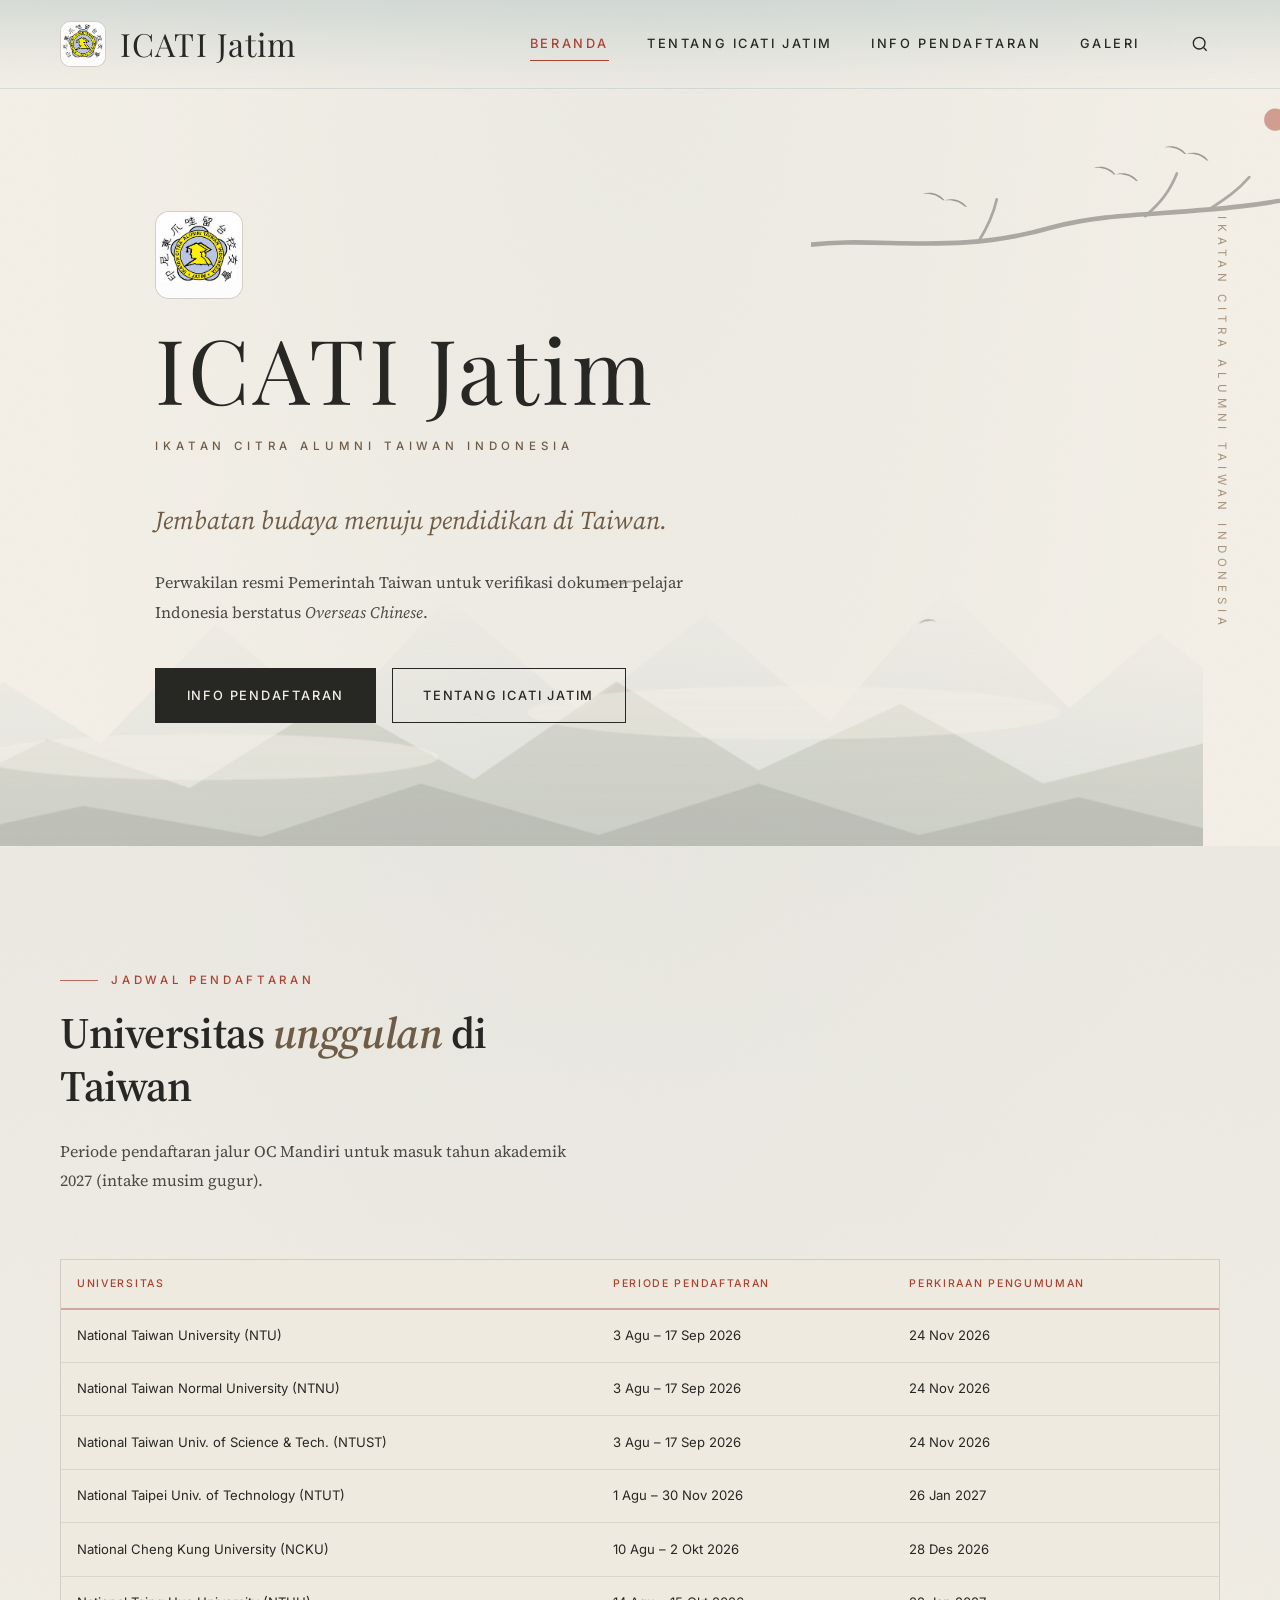
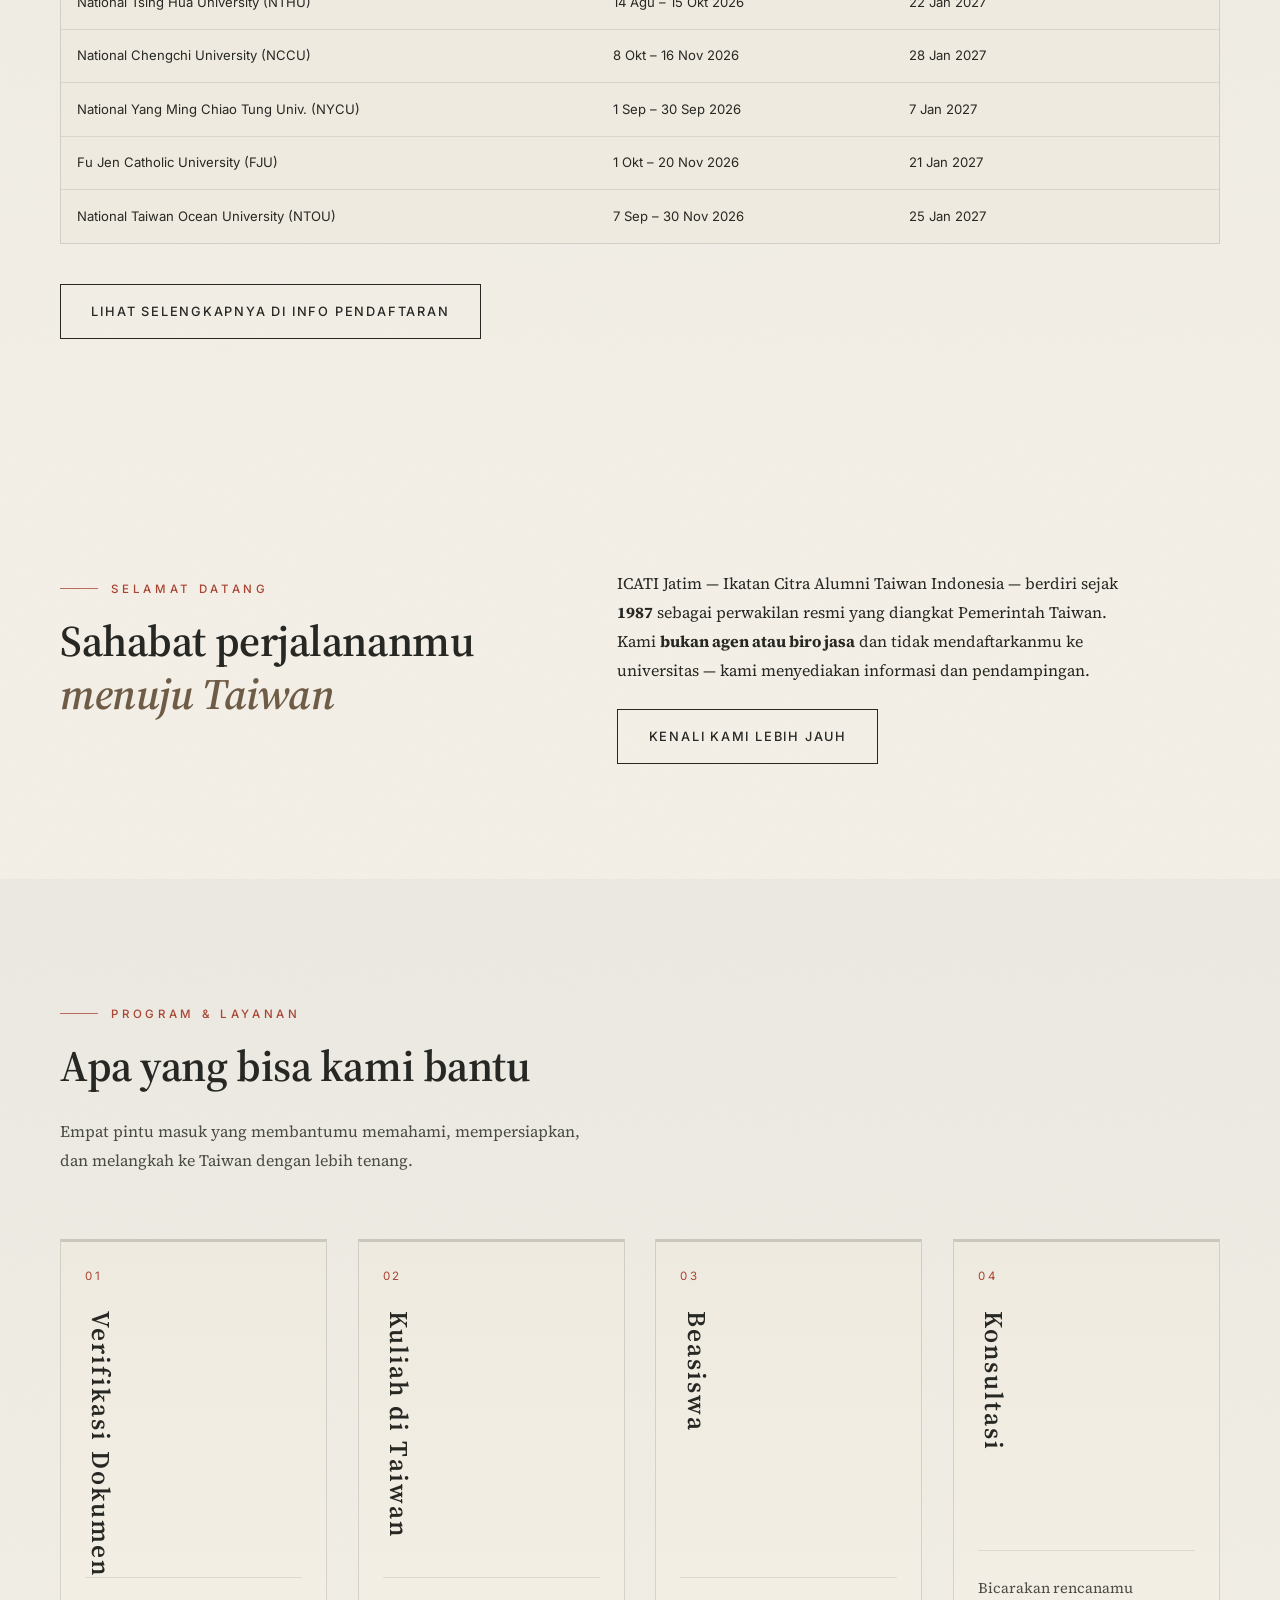
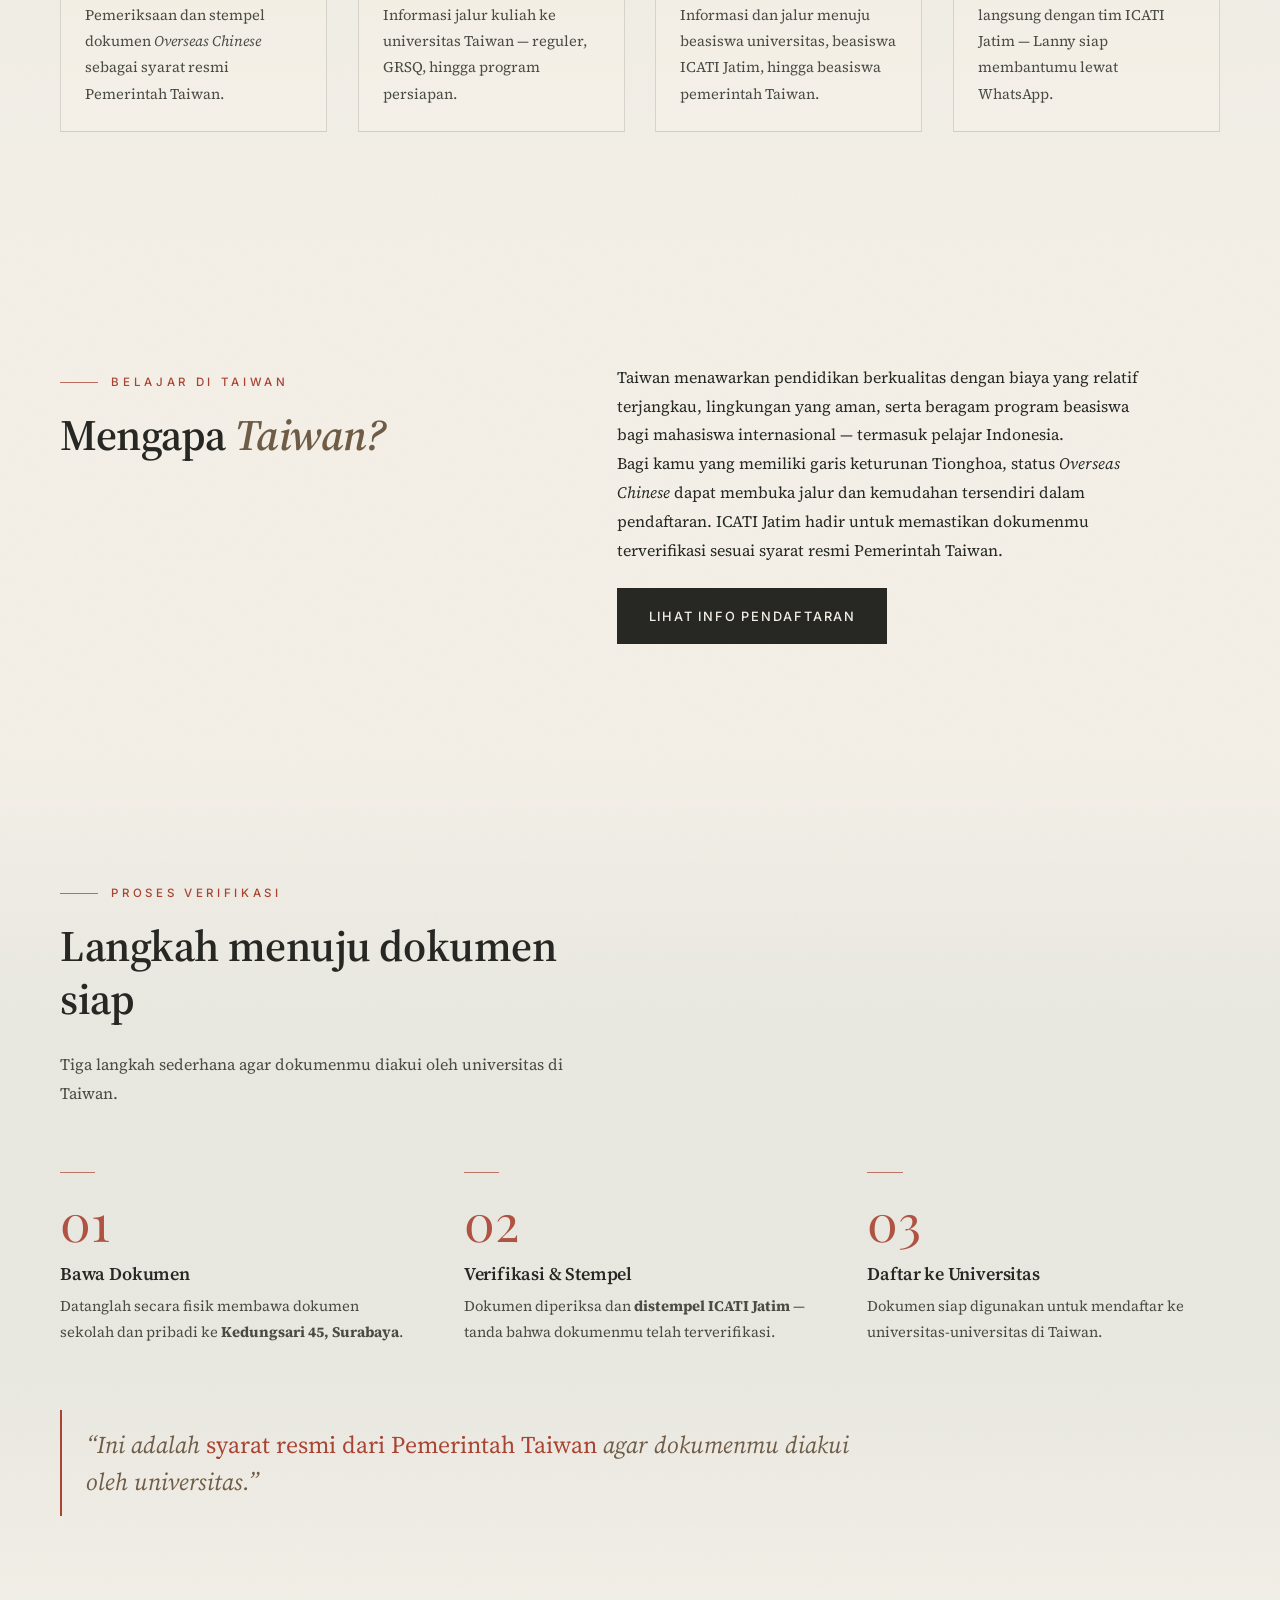
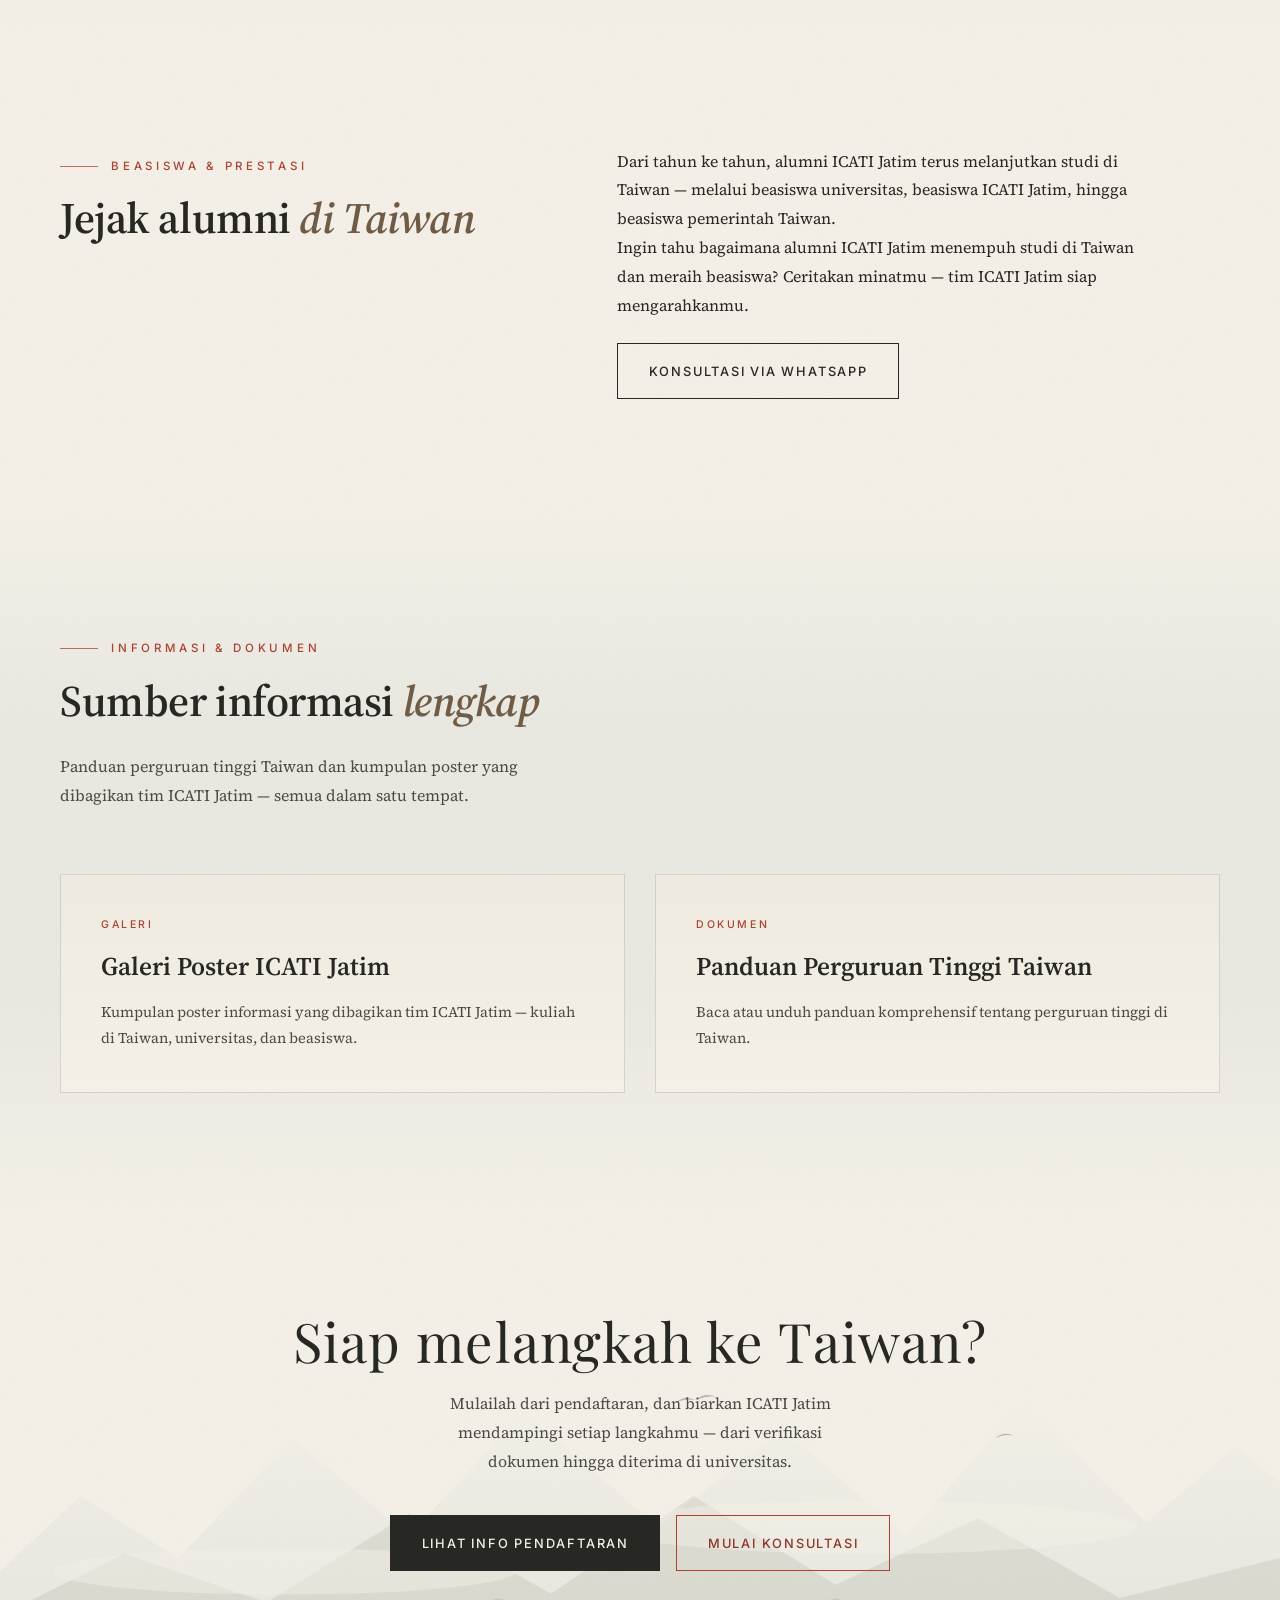
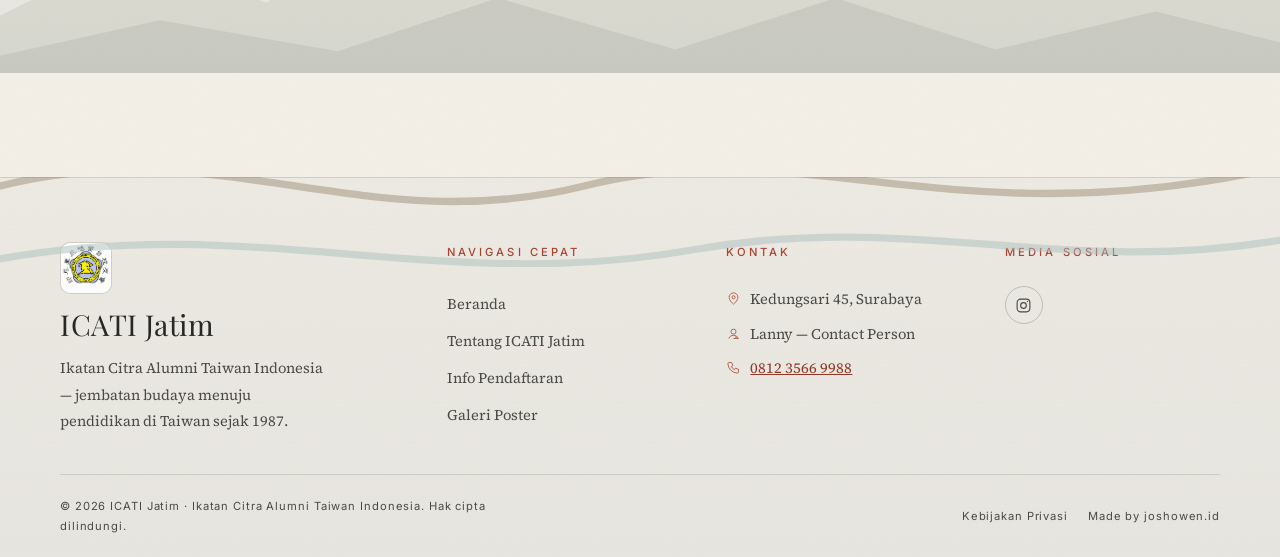
==== index.html @ d4b46f8f "Initial ICATI Jatim website" ====
<!DOCTYPE html>
<html lang="id">
<head>
  <meta charset="UTF-8">
  <meta name="viewport" content="width=device-width, initial-scale=1.0">
  <title>ICATI Jatim — Beranda | Ikatan Citra Alumni Taiwan Indonesia</title>
  <meta name="description" content="ICATI Jatim — Ikatan Citra Alumni Taiwan Indonesia. Perwakilan resmi yang ditunjuk Pemerintah Taiwan untuk membantu verifikasi dokumen pelajar Indonesia yang ingin kuliah di Taiwan. Pendaftaran, beasiswa, dan informasi kuliah di Taiwan.">
  <meta property="og:title" content="ICATI Jatim — Ikatan Citra Alumni Taiwan Indonesia">
  <meta property="og:description" content="Jembatan budaya menuju pendidikan di Taiwan. Verifikasi dokumen, pendaftaran kuliah, dan beasiswa untuk pelajar Indonesia.">
  <meta property="og:type" content="website">
  <meta property="og:locale" content="id_ID">
  <link rel="canonical" href="https://www.icati.example/index.html">
  <script type="application/ld+json">
  {
    "@context": "https://schema.org",
    "@type": "Organization",
    "name": "ICATI Jatim — Ikatan Citra Alumni Taiwan Indonesia",
    "alternateName": "ICATI Jatim",
    "foundingDate": "1987",
    "description": "Perwakilan resmi yang ditunjuk Pemerintah Taiwan untuk memverifikasi dokumen pelajar Indonesia berstatus Overseas Chinese.",
    "address": {
      "@type": "PostalAddress",
      "streetAddress": "Kedungsari 45",
      "addressLocality": "Surabaya",
      "addressRegion": "Jawa Timur",
      "addressCountry": "ID"
    },
    "telephone": "+62 812 3566 9988",
    "areaServed": "Indonesia"
  }
  </script>
  <link rel="preconnect" href="https://fonts.googleapis.com">
  <link rel="preconnect" href="https://fonts.gstatic.com" crossorigin>
  <link href="https://fonts.googleapis.com/css2?family=Playfair+Display:wght@400;600;700&family=Source+Serif+4:ital,opsz,wght@0,8..60,400;0,8..60,600;1,8..60,400&family=Inter:wght@400;500&display=swap" rel="stylesheet">
  <link rel="stylesheet" href="css/tokens.css">
  <link rel="stylesheet" href="css/base.css">
  <link rel="stylesheet" href="css/components.css">
  <link rel="stylesheet" href="css/responsive.css">
  <link rel="icon" type="image/png" href="assets/img/favicon.png?v=3">
  <link rel="apple-touch-icon" href="assets/img/apple-touch-icon.png?v=3">
</head>
<body data-page="beranda">

  <a class="skip-link" href="#konten">Lompat ke konten utama</a>

  <!-- ===================== HEADER ===================== -->
  <header class="site-header">
    <div class="header-inner">
      <a class="brand" href="index.html" aria-label="ICATI Jatim — kembali ke Beranda">
        <img class="brand__logo" src="logo.jpeg" alt="Logo ICATI Jatim — Ikatan Citra Alumni Taiwan Indonesia" width="46" height="46">
        <span class="brand__title font-brush">ICATI Jatim</span>
      </a>
      <nav class="main-nav" aria-label="Navigasi utama">
        <a class="nav-link" data-page="beranda" href="index.html">Beranda</a>
        <a class="nav-link" data-page="tentang" href="tentang.html">Tentang ICATI Jatim</a>
        <a class="nav-link" data-page="pendaftaran" href="pendaftaran.html">Info Pendaftaran</a>
        <a class="nav-link" data-page="poster" href="poster.html">Galeri</a>
      </nav>
      <button class="search-btn" type="button" data-search-open aria-label="Buka pencarian">
        <svg viewBox="0 0 24 24" width="20" height="20" fill="none" stroke="currentColor" stroke-width="1.6" aria-hidden="true"><circle cx="11" cy="11" r="7"/><path d="M20 20l-3.5-3.5"/></svg>
      </button>
      <button class="menu-toggle" type="button" data-menu-toggle aria-expanded="false" aria-controls="mobile-menu" aria-label="Buka menu">
        <svg viewBox="0 0 24 24" width="24" height="24" fill="none" stroke="currentColor" stroke-width="1.6" aria-hidden="true"><path d="M3 6h18M3 12h18M3 18h12"/></svg>
      </button>
    </div>
  </header>

  <!-- Menu seluler -->
  <div class="mobile-menu" id="mobile-menu" aria-hidden="true">
    <button class="mobile-menu__close" type="button" data-menu-close aria-label="Tutup menu">
      <svg viewBox="0 0 24 24" width="24" height="24" fill="none" stroke="currentColor" stroke-width="1.6" aria-hidden="true"><path d="M5 5l14 14M19 5L5 19"/></svg>
    </button>
    <nav aria-label="Menu seluler">
      <a class="mobile-menu__link" href="index.html">Beranda</a>
      <a class="mobile-menu__link" href="tentang.html">Tentang ICATI Jatim</a>
      <a class="mobile-menu__link" href="pendaftaran.html">Info Pendaftaran</a>
      <a class="mobile-menu__link" href="poster.html">Galeri Poster</a>
    </nav>
    <p class="mobile-menu__meta">Ikatan Citra Alumni Taiwan Indonesia · Sejak 1987</p>
  </div>

  <!-- Overlay pencarian -->
  <div class="search-overlay" id="search-overlay" aria-hidden="true">
    <button class="search-overlay__close" type="button" data-search-close aria-label="Tutup pencarian">
      <svg viewBox="0 0 24 24" width="26" height="26" fill="none" stroke="currentColor" stroke-width="1.6" aria-hidden="true"><path d="M5 5l14 14M19 5L5 19"/></svg>
    </button>
    <div class="search-overlay__box">
      <p class="search-overlay__label">Pencarian</p>
      <input class="search-overlay__input" type="search" data-search-input placeholder="Cari halaman…" aria-label="Kata kunci pencarian">
      <div class="search-overlay__results" data-search-results></div>
    </div>
  </div>

  <main id="konten">

    <!-- ===================== HERO ===================== -->
    <section class="hero" aria-label="Perkenalan ICATI Jatim">
      <div class="hero__art" aria-hidden="true">
        <img class="hero__mountains" src="assets/ink/mountains.svg" alt="" data-parallax="0.1">
        <img class="hero__branch" src="assets/ink/branch-birds.svg" alt="">
      </div>
      <p class="v-label hero__vertical" aria-hidden="true">Ikatan Citra Alumni Taiwan Indonesia</p>

      <div class="hero__content">
        <img class="hero__seal reveal" src="logo.jpeg" alt="Logo ICATI Jatim — Ikatan Citra Alumni Taiwan Indonesia" width="88" height="88">
        <h1 class="hero__title font-brush reveal reveal--delay-1">ICATI Jatim</h1>
        <p class="hero__title-sub reveal reveal--delay-1">Ikatan Citra Alumni Taiwan Indonesia</p>
        <p class="hero__tagline reveal reveal--delay-2">Jembatan budaya menuju pendidikan di Taiwan.</p>
        <p class="hero__intro reveal reveal--delay-2">Perwakilan resmi Pemerintah Taiwan untuk verifikasi dokumen pelajar Indonesia berstatus <em>Overseas Chinese</em>.</p>
        <div class="hero__actions reveal reveal--delay-3">
          <a class="btn btn--primary" href="pendaftaran.html">Info Pendaftaran</a>
          <a class="btn btn--ghost" href="tentang.html">Tentang ICATI Jatim</a>
        </div>
      </div>
    </section>

    <!-- ===================== JADWAL UNIVERSITAS ===================== -->
    <section class="section section--mist" id="jadwal" aria-labelledby="jadwal-title">
      <div class="container">
        <div class="section__header reveal">
          <p class="eyebrow">Jadwal Pendaftaran</p>
          <h2 class="section__title" id="jadwal-title">Universitas <em>unggulan</em> di Taiwan</h2>
          <p class="section__lead">Periode pendaftaran jalur OC Mandiri untuk masuk tahun akademik 2027 (intake musim gugur).</p>
        </div>
        <div class="table-wrap reveal">
          <table class="uni-table">
            <caption class="sr-only">Jadwal pendaftaran OC Mandiri universitas Taiwan</caption>
            <thead>
              <tr>
                <th scope="col">Universitas</th>
                <th scope="col">Periode Pendaftaran</th>
                <th scope="col">Perkiraan Pengumuman</th>
              </tr>
            </thead>
            <tbody>
              <tr>
                <td data-label="Universitas">National Taiwan University (NTU)</td>
                <td data-label="Periode">3 Agu – 17 Sep 2026</td>
                <td data-label="Pengumuman">24 Nov 2026</td>
              </tr>
              <tr>
                <td data-label="Universitas">National Taiwan Normal University (NTNU)</td>
                <td data-label="Periode">3 Agu – 17 Sep 2026</td>
                <td data-label="Pengumuman">24 Nov 2026</td>
              </tr>
              <tr>
                <td data-label="Universitas">National Taiwan Univ. of Science &amp; Tech. (NTUST)</td>
                <td data-label="Periode">3 Agu – 17 Sep 2026</td>
                <td data-label="Pengumuman">24 Nov 2026</td>
              </tr>
              <tr>
                <td data-label="Universitas">National Taipei Univ. of Technology (NTUT)</td>
                <td data-label="Periode">1 Agu – 30 Nov 2026</td>
                <td data-label="Pengumuman">26 Jan 2027</td>
              </tr>
              <tr>
                <td data-label="Universitas">National Cheng Kung University (NCKU)</td>
                <td data-label="Periode">10 Agu – 2 Okt 2026</td>
                <td data-label="Pengumuman">28 Des 2026</td>
              </tr>
              <tr>
                <td data-label="Universitas">National Tsing Hua University (NTHU)</td>
                <td data-label="Periode">14 Agu – 15 Okt 2026</td>
                <td data-label="Pengumuman">22 Jan 2027</td>
              </tr>
              <tr>
                <td data-label="Universitas">National Chengchi University (NCCU)</td>
                <td data-label="Periode">8 Okt – 16 Nov 2026</td>
                <td data-label="Pengumuman">28 Jan 2027</td>
              </tr>
              <tr>
                <td data-label="Universitas">National Yang Ming Chiao Tung Univ. (NYCU)</td>
                <td data-label="Periode">1 Sep – 30 Sep 2026</td>
                <td data-label="Pengumuman">7 Jan 2027</td>
              </tr>
              <tr>
                <td data-label="Universitas">Fu Jen Catholic University (FJU)</td>
                <td data-label="Periode">1 Okt – 20 Nov 2026</td>
                <td data-label="Pengumuman">21 Jan 2027</td>
              </tr>
              <tr>
                <td data-label="Universitas">National Taiwan Ocean University (NTOU)</td>
                <td data-label="Periode">7 Sep – 30 Nov 2026</td>
                <td data-label="Pengumuman">25 Jan 2027</td>
              </tr>
            </tbody>
          </table>
        </div>
        <div class="reveal" style="margin-top:2.5rem;">
          <a class="btn" href="pendaftaran.html#universitas-unggulan">Lihat Selengkapnya di Info Pendaftaran</a>
        </div>
      </div>
    </section>

    <!-- ===================== SELAMAT DATANG ===================== -->
    <section class="section" aria-labelledby="sambutan-title">
      <div class="container section-duo">
        <div class="section__header reveal">
          <p class="eyebrow">Selamat Datang</p>
          <h2 class="section__title" id="sambutan-title">Sahabat perjalananmu <em>menuju Taiwan</em></h2>
        </div>
        <div class="section-duo__body reveal reveal--delay-1">
          <p>ICATI Jatim — Ikatan Citra Alumni Taiwan Indonesia — berdiri sejak <strong>1987</strong> sebagai perwakilan resmi yang diangkat Pemerintah Taiwan. Kami <strong>bukan agen atau biro jasa</strong> dan tidak mendaftarkanmu ke universitas — kami menyediakan informasi dan pendampingan.</p>
          <a class="btn" href="tentang.html">Kenali Kami Lebih Jauh</a>
        </div>
      </div>
    </section>

    <!-- ===================== PROGRAM & LAYANAN ===================== -->
    <section class="section section--mist" aria-labelledby="program-title">
      <div class="container">
        <div class="section__header reveal">
          <p class="eyebrow">Program &amp; Layanan</p>
          <h2 class="section__title" id="program-title">Apa yang bisa kami bantu</h2>
          <p class="section__lead">Empat pintu masuk yang membantumu memahami, mempersiapkan, dan melangkah ke Taiwan dengan lebih tenang.</p>
        </div>

        <div class="scroll-cards">
          <a class="scroll-card reveal" href="tentang.html">
            <p class="scroll-card__index">01</p>
            <h3 class="scroll-card__title">Verifikasi Dokumen</h3>
            <p class="scroll-card__desc">Pemeriksaan dan stempel dokumen <em>Overseas Chinese</em> sebagai syarat resmi Pemerintah Taiwan.</p>
            <img class="scroll-card__seal" src="assets/img/stamp.png?v=3" alt="" aria-hidden="true">
          </a>

          <a class="scroll-card reveal reveal--delay-1" href="pendaftaran.html">
            <p class="scroll-card__index">02</p>
            <h3 class="scroll-card__title">Kuliah di Taiwan</h3>
            <p class="scroll-card__desc">Informasi jalur kuliah ke universitas Taiwan — reguler, GRSQ, hingga program persiapan.</p>
            <img class="scroll-card__seal" src="assets/img/stamp.png?v=3" alt="" aria-hidden="true">
          </a>

          <a class="scroll-card reveal reveal--delay-2" href="pendaftaran.html">
            <p class="scroll-card__index">03</p>
            <h3 class="scroll-card__title">Beasiswa</h3>
            <p class="scroll-card__desc">Informasi dan jalur menuju beasiswa universitas, beasiswa ICATI Jatim, hingga beasiswa pemerintah Taiwan.</p>
            <img class="scroll-card__seal" src="assets/img/stamp.png?v=3" alt="" aria-hidden="true">
          </a>

          <a class="scroll-card reveal reveal--delay-3" href="https://wa.me/6281235669988" target="_blank" rel="noopener">
            <p class="scroll-card__index">04</p>
            <h3 class="scroll-card__title">Konsultasi</h3>
            <p class="scroll-card__desc">Bicarakan rencanamu langsung dengan tim ICATI Jatim — Lanny siap membantumu lewat WhatsApp.</p>
            <img class="scroll-card__seal" src="assets/img/stamp.png?v=3" alt="" aria-hidden="true">
          </a>
        </div>
      </div>
    </section>

    <!-- ===================== MENGAPA TAIWAN ===================== -->
    <section class="section" aria-labelledby="taiwan-title">
      <div class="container section-duo">
        <div class="section__header reveal">
          <p class="eyebrow">Belajar di Taiwan</p>
          <h2 class="section__title" id="taiwan-title">Mengapa <em>Taiwan?</em></h2>
        </div>
        <div class="section-duo__body reveal reveal--delay-1">
          <p>Taiwan menawarkan pendidikan berkualitas dengan biaya yang relatif terjangkau, lingkungan yang aman, serta beragam program beasiswa bagi mahasiswa internasional — termasuk pelajar Indonesia.</p>
          <p>Bagi kamu yang memiliki garis keturunan Tionghoa, status <em>Overseas Chinese</em> dapat membuka jalur dan kemudahan tersendiri dalam pendaftaran. ICATI Jatim hadir untuk memastikan dokumenmu terverifikasi sesuai syarat resmi Pemerintah Taiwan.</p>
          <a class="btn btn--primary" href="pendaftaran.html">Lihat Info Pendaftaran</a>
        </div>
      </div>
    </section>

    <!-- ===================== PROSES VERIFIKASI ===================== -->
    <section class="section section--deep" aria-labelledby="proses-title">
      <div class="container">
        <div class="section__header reveal">
          <p class="eyebrow">Proses Verifikasi</p>
          <h2 class="section__title" id="proses-title">Langkah menuju dokumen siap</h2>
          <p class="section__lead">Tiga langkah sederhana agar dokumenmu diakui oleh universitas di Taiwan.</p>
        </div>

        <div class="steps">
          <div class="step reveal">
            <p class="step__num">01</p>
            <h3 class="step__title">Bawa Dokumen</h3>
            <p class="step__desc">Datanglah secara fisik membawa dokumen sekolah dan pribadi ke <strong>Kedungsari 45, Surabaya</strong>.</p>
          </div>
          <div class="step reveal reveal--delay-1">
            <p class="step__num">02</p>
            <h3 class="step__title">Verifikasi &amp; Stempel</h3>
            <p class="step__desc">Dokumen diperiksa dan <strong>distempel ICATI Jatim</strong> — tanda bahwa dokumenmu telah terverifikasi.</p>
          </div>
          <div class="step reveal reveal--delay-2">
            <p class="step__num">03</p>
            <h3 class="step__title">Daftar ke Universitas</h3>
            <p class="step__desc">Dokumen siap digunakan untuk mendaftar ke universitas-universitas di Taiwan.</p>
          </div>
        </div>

        <blockquote class="highlight reveal" style="margin-top:var(--space-5);">
          “Ini adalah <span class="seal-mark">syarat resmi dari Pemerintah Taiwan</span> agar dokumenmu diakui oleh universitas.”
        </blockquote>
      </div>
    </section>

    <!-- ===================== BEASISWA & PRESTASI ===================== -->
    <section class="section" aria-labelledby="prestasi-title">
      <div class="container section-duo">
        <div class="section__header reveal">
          <p class="eyebrow">Beasiswa &amp; Prestasi</p>
          <h2 class="section__title" id="prestasi-title">Jejak alumni <em>di Taiwan</em></h2>
        </div>
        <div class="section-duo__body reveal reveal--delay-1">
          <p>Dari tahun ke tahun, alumni ICATI Jatim terus melanjutkan studi di Taiwan — melalui beasiswa universitas, beasiswa ICATI Jatim, hingga beasiswa pemerintah Taiwan.</p>
          <p>Ingin tahu bagaimana alumni ICATI Jatim menempuh studi di Taiwan dan meraih beasiswa? Ceritakan minatmu — tim ICATI Jatim siap mengarahkanmu.</p>
          <a class="btn" href="https://wa.me/6281235669988" target="_blank" rel="noopener">Konsultasi via WhatsApp</a>
        </div>
      </div>
    </section>

    <!-- ===================== INFORMASI & DOKUMEN ===================== -->
    <section class="section section--deep" aria-labelledby="info-title">
      <div class="container">
        <div class="section__header reveal">
          <p class="eyebrow">Informasi &amp; Dokumen</p>
          <h2 class="section__title" id="info-title">Sumber informasi <em>lengkap</em></h2>
          <p class="section__lead">Panduan perguruan tinggi Taiwan dan kumpulan poster yang dibagikan tim ICATI Jatim — semua dalam satu tempat.</p>
        </div>
        <div class="info-links">
          <a class="info-link reveal" href="poster.html">
            <span class="info-link__tag">Galeri</span>
            <span class="info-link__title">Galeri Poster ICATI Jatim</span>
            <span class="info-link__desc">Kumpulan poster informasi yang dibagikan tim ICATI Jatim — kuliah di Taiwan, universitas, dan beasiswa.</span>
          </a>
          <a class="info-link reveal reveal--delay-1" href="poster.html#panduan">
            <span class="info-link__tag">Dokumen</span>
            <span class="info-link__title">Panduan Perguruan Tinggi Taiwan</span>
            <span class="info-link__desc">Baca atau unduh panduan komprehensif tentang perguruan tinggi di Taiwan.</span>
          </a>
        </div>
      </div>
    </section>

    <!-- ===================== CTA ===================== -->
    <section class="cta-band" aria-labelledby="cta-title">
      <div class="cta-band__art" aria-hidden="true">
        <img src="assets/ink/mountains.svg" alt="">
      </div>
      <div class="container cta-band__inner">
        <h2 class="cta-band__title font-brush reveal" id="cta-title">Siap melangkah ke Taiwan?</h2>
        <p class="cta-band__sub reveal reveal--delay-1">Mulailah dari pendaftaran, dan biarkan ICATI Jatim mendampingi setiap langkahmu — dari verifikasi dokumen hingga diterima di universitas.</p>
        <div class="cta-band__actions reveal reveal--delay-2">
          <a class="btn btn--primary" href="pendaftaran.html">Lihat Info Pendaftaran</a>
          <a class="btn btn--seal" href="https://wa.me/6281235669988" target="_blank" rel="noopener">Mulai Konsultasi</a>
        </div>
      </div>
    </section>

  </main>

  <!-- ===================== FOOTER ===================== -->
  <footer class="site-footer">
    <div class="site-footer__art" aria-hidden="true">
      <img src="assets/ink/waves.svg" alt="">
    </div>
    <div class="container">
      <div class="footer-grid">
        <div class="footer-brand">
          <img class="footer-brand__logo" src="logo.jpeg" alt="Logo ICATI Jatim — Ikatan Citra Alumni Taiwan Indonesia" width="52" height="52">
          <p class="footer-brand__title font-brush">ICATI Jatim</p>
          <p class="footer-brand__desc">Ikatan Citra Alumni Taiwan Indonesia — jembatan budaya menuju pendidikan di Taiwan sejak 1987.</p>
        </div>

        <div class="footer-col">
          <p class="footer-col__head">Navigasi Cepat</p>
          <div class="footer-links">
            <a href="index.html">Beranda</a>
            <a href="tentang.html">Tentang ICATI Jatim</a>
            <a href="pendaftaran.html">Info Pendaftaran</a>
            <a href="poster.html">Galeri Poster</a>
          </div>
        </div>

        <div class="footer-col">
          <p class="footer-col__head">Kontak</p>
          <ul class="footer-contact">
            <li><svg viewBox="0 0 24 24" fill="none" stroke="currentColor" stroke-width="1.6" aria-hidden="true"><path d="M12 21s-7-5.5-7-11a7 7 0 1 1 14 0c0 5.5-7 11-7 11z"/><circle cx="12" cy="10" r="2.5"/></svg> Kedungsari 45, Surabaya</li>
            <li><svg viewBox="0 0 24 24" fill="none" stroke="currentColor" stroke-width="1.6" aria-hidden="true"><path d="M12 20h8m-4-4v4"/><circle cx="12" cy="9" r="4"/><path d="M5 20c.5-3.5 3.4-5 7-5s6.5 1.5 7 5"/></svg> Lanny — Contact Person</li>
            <li><svg viewBox="0 0 24 24" fill="none" stroke="currentColor" stroke-width="1.6" aria-hidden="true"><path d="M5 4h4l2 5-2.5 1.5a12 12 0 0 0 5 5L15 13l5 2v4a2 2 0 0 1-2 2A16 16 0 0 1 3 6a2 2 0 0 1 2-2z"/></svg> <a href="tel:+6281235669988">0812 3566 9988</a></li>
          </ul>
        </div>

        <div class="footer-col">
          <p class="footer-col__head">Media Sosial</p>
          <div class="social-links">
            <a href="https://www.instagram.com/icatijatim" target="_blank" rel="noopener" aria-label="Instagram ICATI Jatim — @icatijatim"><svg viewBox="0 0 24 24" fill="none" stroke="currentColor" stroke-width="1.6" aria-hidden="true"><rect x="3" y="3" width="18" height="18" rx="5"/><circle cx="12" cy="12" r="4"/><circle cx="17.5" cy="6.5" r="1" fill="currentColor" stroke="none"/></svg></a>
          </div>
        </div>
      </div>

      <div class="footer-bottom">
        <p>© <span data-year>2026</span> ICATI Jatim · Ikatan Citra Alumni Taiwan Indonesia. Hak cipta dilindungi.</p>
        <div class="footer-bottom__links">
          <a href="#">Kebijakan Privasi</a>
          <a href="https://joshowen.id" target="_blank" rel="noopener">Made by joshowen.id</a>
        </div>
      </div>
    </div>
  </footer>

  <script src="js/main.js" defer></script>
</body>
</html>
---- css/tokens.css ----
/* ==========================================================================
   ICATI Jatim — Design Tokens
   Palet tinta-cina, tipografi, jarak, transisi
   ========================================================================== */

:root {
  /* ---- Warna dasar (warm ivory / kertas beras) ---- */
  --ivory: #F4F0E7;
  --ivory-deep: #EFEADF;
  --mist: #D8DAD5;
  --bluegray: #AEBFC0;
  --bluegray-deep: #8FA6A8;
  --charcoal: #272824;
  --charcoal-soft: #4A4B45;
  --brown: #8C765D;
  --brown-deep: #6F5C46;
  --olive: #73745E;
  --olive-deep: #5A5B47;
  --cinnabar: #A94332;
  --cinnabar-deep: #8E3727;

  /* ---- Tingkat kepekatan tinta ---- */
  --ink-faint: 0.08;
  --ink-soft: 0.16;
  --ink-mid: 0.28;
  --ink-strong: 0.45;

  /* ---- Tipografi ---- */
  --font-brush: "Playfair Display", Georgia, "Times New Roman", serif; /* judul kini memakai serif profesional */
  --font-serif: "Source Serif 4", Georgia, "Times New Roman", serif;
  --font-sans: "Inter", "Helvetica Neue", Arial, sans-serif;

  --fs-hero: clamp(3rem, 7vw, 5.6rem);
  --fs-h1: clamp(2.4rem, 5vw, 3.9rem);
  --fs-h2: clamp(1.85rem, 3.4vw, 2.9rem);
  --fs-h3: clamp(1.28rem, 2vw, 1.62rem);
  --fs-h4: clamp(1.06rem, 1.4vw, 1.2rem);
  --fs-body: clamp(1rem, 1.05vw, 1.125rem);
  --fs-small: 0.92rem;
  --fs-annotation: 0.72rem;

  /* ---- Jarak ---- */
  --space-1: 0.5rem;
  --space-2: 1rem;
  --space-3: 1.5rem;
  --space-4: 2.5rem;
  --space-5: 4rem;
  --space-6: 6.5rem;
  --section-y: clamp(4.5rem, 9vw, 9rem);

  /* ---- Tata letak ---- */
  --container: 1240px;
  --reading: 66ch;
  --nav-h: 88px;
  --nav-h-compact: 66px;

  /* ---- Garis & bayangan ---- */
  --border-soft: 1px solid rgba(39, 40, 36, 0.14);
  --border-faint: 1px solid rgba(39, 40, 36, 0.09);
  --shadow-soft: 0 22px 48px -26px rgba(39, 40, 36, 0.38);

  /* ---- Transisi ---- */
  --ease: cubic-bezier(0.22, 0.61, 0.36, 1);
  --t-fast: 200ms var(--ease);
  --t-med: 440ms var(--ease);
  --t-slow: 1000ms var(--ease);

  /* ---- Breakpoint ---- */
  --bp-lg: 1080px;
  --bp-md: 840px;
  --bp-sm: 560px;
}
---- css/base.css ----
/* ==========================================================================
   ICATI Jatim — Base
   Reset, tipografi dasar, utilitas, tombol
   ========================================================================== */

*,
*::before,
*::after {
  box-sizing: border-box;
  margin: 0;
  padding: 0;
}

/* Tekstur kertas beras — butiran halus */
body {
  background-color: var(--ivory);
  background-image:
    radial-gradient(ellipse 80% 55% at 50% -5%, rgba(174, 191, 192, 0.14), transparent 60%),
    url("data:image/svg+xml;utf8,<svg xmlns='http://www.w3.org/2000/svg' width='180' height='180'><filter id='n'><feTurbulence type='fractalNoise' baseFrequency='0.85' numOctaves='2' stitchTiles='stitch'/><feColorMatrix type='saturate' values='0'/><feComponentTransfer><feFuncA type='linear' slope='0.045'/></feComponentTransfer></filter><rect width='100%' height='100%' filter='url(%23n)'/></svg>");
  color: var(--charcoal);
  font-family: var(--font-serif);
  font-size: var(--fs-body);
  line-height: 1.8;
  -webkit-font-smoothing: antialiased;
  text-rendering: optimizeLegibility;
  overflow-x: hidden;
}

img,
svg {
  display: block;
  max-width: 100%;
  height: auto;
}

a {
  color: var(--cinnabar-deep);
}

button {
  font: inherit;
  color: inherit;
  background: none;
  border: none;
  cursor: pointer;
}

ul,
ol {
  list-style: none;
}

h1, h2, h3, h4 {
  font-family: var(--font-serif);
  font-weight: 600;
  line-height: 1.22;
  letter-spacing: -0.01em;
}

p {
  max-width: var(--reading);
}

::selection {
  background: rgba(169, 67, 50, 0.22);
  color: var(--charcoal);
}

/* ---- Fokus aksesibel ---- */
:focus-visible {
  outline: 2px solid var(--cinnabar);
  outline-offset: 3px;
  border-radius: 2px;
}

/* ---- Skip link ---- */
.skip-link {
  position: absolute;
  left: -999px;
  top: 0;
  z-index: 100;
  background: var(--charcoal);
  color: var(--ivory);
  font-family: var(--font-sans);
  font-size: 0.8rem;
  padding: 0.8rem 1.2rem;
  text-decoration: none;
  transition: left var(--t-fast);
}
.skip-link:focus {
  left: 0;
}

/* ---- Tipografi fungsional ---- */
.font-brush {
  font-family: var(--font-brush);
  font-weight: 400;
  letter-spacing: 0.02em;
}

.eyebrow {
  display: inline-flex;
  align-items: center;
  gap: 0.8rem;
  font-family: var(--font-sans);
  font-size: var(--fs-annotation);
  font-weight: 500;
  letter-spacing: 0.32em;
  text-transform: uppercase;
  color: var(--cinnabar);
}
.eyebrow::before {
  content: "";
  width: 2.4rem;
  height: 1px;
  background: var(--cinnabar);
  opacity: 0.75;
}

/* Label vertikal (gaya cetak Asia Timur) */
.v-label {
  writing-mode: vertical-rl;
  font-family: var(--font-sans);
  font-size: var(--fs-annotation);
  letter-spacing: 0.42em;
  text-transform: uppercase;
  color: var(--brown);
  opacity: 0.75;
  user-select: none;
}

/* ---- Tombol ---- */
.btn {
  display: inline-flex;
  align-items: center;
  justify-content: center;
  gap: 0.6rem;
  font-family: var(--font-sans);
  font-size: 0.8rem;
  font-weight: 500;
  letter-spacing: 0.14em;
  text-transform: uppercase;
  text-decoration: none;
  padding: 0.95rem 1.9rem;
  border: 1px solid var(--charcoal);
  color: var(--charcoal);
  background: transparent;
  transition: background var(--t-fast), color var(--t-fast), border-color var(--t-fast), transform var(--t-fast);
}
.btn:hover,
.btn:focus-visible {
  border-color: var(--cinnabar);
  color: var(--cinnabar);
  background: rgba(169, 67, 50, 0.06);
}
.btn--primary {
  background: var(--charcoal);
  color: var(--ivory);
  border-color: var(--charcoal);
}
.btn--primary:hover,
.btn--primary:focus-visible {
  background: var(--cinnabar);
  border-color: var(--cinnabar);
  color: var(--ivory);
}
.btn--seal {
  border-color: var(--cinnabar);
  color: var(--cinnabar-deep);
}
.btn--seal:hover,
.btn--seal:focus-visible {
  background: var(--cinnabar);
  color: var(--ivory);
}

/* ---- Stempel kecil (cinnabar) ---- */
.seal {
  display: inline-flex;
  align-items: center;
  justify-content: center;
  width: 40px;
  height: 40px;
  flex: none;
  border: 2px solid var(--cinnabar);
  border-radius: 22% 30% 24% 26%;
  color: var(--cinnabar);
  font-family: "Kaiti SC", "STKaiti", "KaiTi", serif;
  font-size: 1.3rem;
  line-height: 1;
}

/* ---- Utilitas tata letak ---- */
.container {
  max-width: var(--container);
  margin-inline: auto;
  padding-inline: clamp(1.25rem, 4vw, 2.5rem);
}
.container-narrow {
  max-width: calc(var(--container) * 0.78);
  margin-inline: auto;
}
.section {
  position: relative;
  padding-block: var(--section-y);
}
.section--mist {
  background: linear-gradient(180deg, rgba(216, 218, 213, 0.32), rgba(216, 218, 213, 0.12) 70%, transparent);
}
.section--deep {
  background: linear-gradient(180deg, transparent, rgba(174, 191, 192, 0.16) 30%, rgba(174, 191, 192, 0.16) 70%, transparent);
}

/* Kepala bagian editorial */
.section__header {
  margin-bottom: var(--space-5);
  max-width: var(--reading);
}
.section__title {
  font-size: var(--fs-h2);
  margin-top: var(--space-2);
}
.section__title em {
  font-style: italic;
  color: var(--brown-deep);
}

/* Judul bagian dengan stempel di sisi kiri (rata tengah vertikal) */
.title-with-seal {
  display: flex;
  align-items: center;
  gap: clamp(0.85rem, 1.5vw, 1.35rem);
  margin-top: var(--space-2);
}
.title-with-seal .section__title {
  margin-top: 0;
}
.title-seal {
  width: clamp(42px, 3.6vw, 52px);
  height: clamp(42px, 3.6vw, 52px);
  object-fit: contain;
  object-position: center;
  flex: none;
  opacity: 0.95;
}
.section__lead {
  margin-top: var(--space-3);
  color: var(--charcoal-soft);
}

/* ---- Konten yang muncul saat scroll ---- */
.reveal {
  opacity: 0;
  transform: translateY(28px);
  transition: opacity 0.9s var(--ease), transform 0.9s var(--ease);
}
.reveal.is-visible {
  opacity: 1;
  transform: none;
}
.reveal--delay-1 { transition-delay: 90ms; }
.reveal--delay-2 { transition-delay: 180ms; }
.reveal--delay-3 { transition-delay: 270ms; }

/* ---- Gaya placeholder (isi menyusul) ---- */
.placeholder {
  border: 1px dashed rgba(39, 40, 36, 0.24);
  background: rgba(244, 240, 231, 0.55);
  padding: var(--space-3);
  color: var(--charcoal-soft);
  font-size: var(--fs-small);
  line-height: 1.7;
}
.placeholder__tag {
  display: block;
  font-family: var(--font-sans);
  font-size: 0.66rem;
  font-weight: 500;
  letter-spacing: 0.22em;
  text-transform: uppercase;
  color: var(--cinnabar);
  margin-bottom: 0.4rem;
}

/* ---- Aksesibilitas ---- */
.sr-only {
  position: absolute;
  width: 1px;
  height: 1px;
  padding: 0;
  margin: -1px;
  overflow: hidden;
  clip: rect(0 0 0 0);
  white-space: nowrap;
  border: 0;
}

@media (prefers-reduced-motion: reduce) {
  *,
  *::before,
  *::after {
    animation-duration: 0.001ms !important;
    animation-iteration-count: 1 !important;
    transition-duration: 0.001ms !important;
    scroll-behavior: auto !important;
  }
  .reveal {
    opacity: 1;
    transform: none;
  }
}
---- css/components.css ----
/* ==========================================================================
   ICATI Jatim — Komponen
   Header, hero, kartu gulungan, garis waktu, jalur pendaftaran, footer
   ========================================================================== */

/* --------------------------------------------------------------------------
   Header & Navigasi
   -------------------------------------------------------------------------- */
.site-header {
  position: fixed;
  inset: 0 0 auto 0;
  z-index: 50;
  background: linear-gradient(180deg, rgba(174, 191, 192, 0.42), rgba(174, 191, 192, 0.08) 75%, transparent);
  transition: background var(--t-med), border-color var(--t-med), box-shadow var(--t-med);
  border-bottom: 1px solid transparent;
}
.site-header.is-compact {
  background: rgba(174, 191, 192, 0.74);
  -webkit-backdrop-filter: blur(12px);
  backdrop-filter: blur(12px);
  border-bottom-color: rgba(39, 40, 36, 0.1);
  box-shadow: 0 10px 30px -24px rgba(39, 40, 36, 0.3);
}
.header-inner {
  max-width: var(--container);
  margin-inline: auto;
  height: var(--nav-h);
  padding-inline: clamp(1.25rem, 4vw, 2.5rem);
  display: flex;
  align-items: center;
  gap: var(--space-4);
  transition: height var(--t-med);
}
.site-header.is-compact .header-inner {
  height: var(--nav-h-compact);
}

.brand {
  display: inline-flex;
  align-items: center;
  gap: 0.85rem;
  text-decoration: none;
  color: var(--charcoal);
}
.brand__logo {
  width: 46px;
  height: 46px;
  border-radius: 10px;
  border: 1px solid rgba(39, 40, 36, 0.14);
  background: var(--ivory-deep);
  object-fit: cover;
  overflow: hidden;
  transition: width var(--t-med), height var(--t-med);
}
.site-header.is-compact .brand__logo {
  width: 38px;
  height: 38px;
}
.brand__title {
  font-family: var(--font-brush);
  font-size: 2rem;
  line-height: 1;
  letter-spacing: 0.04em;
  white-space: nowrap;
  transition: font-size var(--t-med);
}
.site-header.is-compact .brand__title {
  font-size: 1.7rem;
}

.main-nav {
  margin-left: auto;
  display: flex;
  align-items: center;
  gap: clamp(1.4rem, 3vw, 2.6rem);
}
.nav-link {
  position: relative;
  font-family: var(--font-sans);
  font-size: 0.8rem;
  font-weight: 500;
  letter-spacing: 0.2em;
  text-transform: uppercase;
  text-decoration: none;
  color: var(--charcoal);
  padding: 0.5rem 0;
  transition: color var(--t-fast);
}
.nav-link::after {
  content: "";
  position: absolute;
  left: 0;
  bottom: 0.15rem;
  width: 100%;
  height: 1px;
  background: var(--cinnabar);
  transform: scaleX(0);
  transform-origin: right;
  transition: transform var(--t-med);
}
.nav-link:hover::after,
.nav-link:focus-visible::after,
.nav-link.is-active::after {
  transform: scaleX(1);
  transform-origin: left;
}
.nav-link:hover,
.nav-link:focus-visible,
.nav-link.is-active {
  color: var(--cinnabar);
}

.search-btn {
  display: inline-flex;
  align-items: center;
  justify-content: center;
  width: 40px;
  height: 40px;
  color: var(--charcoal);
  border-radius: 50%;
  transition: color var(--t-fast), background var(--t-fast), transform var(--t-fast);
}
.search-btn:hover,
.search-btn:focus-visible {
  color: var(--cinnabar);
  background: rgba(169, 67, 50, 0.07);
  transform: translateY(-1px);
}

.menu-toggle {
  display: none;
  align-items: center;
  justify-content: center;
  width: 44px;
  height: 44px;
  color: var(--charcoal);
}

/* --------------------------------------------------------------------------
   Menu seluler
   -------------------------------------------------------------------------- */
.mobile-menu {
  position: fixed;
  inset: 0;
  z-index: 60;
  background: rgba(244, 240, 231, 0.98);
  display: flex;
  flex-direction: column;
  padding: calc(var(--nav-h) + 1rem) clamp(1.5rem, 8vw, 4rem) 3rem;
  transform: translateY(-102%);
  opacity: 0;
  visibility: hidden;
  transition: transform var(--t-med), opacity var(--t-med), visibility var(--t-med);
  overflow-y: auto;
}
.mobile-menu.is-open {
  transform: translateY(0);
  opacity: 1;
  visibility: visible;
}
.mobile-menu__close {
  position: absolute;
  top: calc(var(--nav-h) * 0.5 - 22px);
  right: clamp(1.5rem, 6vw, 3rem);
  width: 44px;
  height: 44px;
  color: var(--charcoal);
}
.mobile-menu__link {
  display: block;
  font-family: var(--font-serif);
  font-size: clamp(1.9rem, 7vw, 3rem);
  font-weight: 600;
  text-decoration: none;
  color: var(--charcoal);
  padding: 0.65rem 0;
  border-bottom: 1px solid rgba(39, 40, 36, 0.1);
  transition: color var(--t-fast), padding-left var(--t-fast);
}
.mobile-menu__link:hover,
.mobile-menu__link:focus-visible {
  color: var(--cinnabar);
  padding-left: 0.75rem;
}
.mobile-menu__meta {
  margin-top: auto;
  padding-top: var(--space-4);
  font-family: var(--font-sans);
  font-size: var(--fs-annotation);
  letter-spacing: 0.2em;
  text-transform: uppercase;
  color: var(--brown);
}

/* --------------------------------------------------------------------------
   Pencarian
   -------------------------------------------------------------------------- */
.search-overlay {
  position: fixed;
  inset: 0;
  z-index: 70;
  background: rgba(244, 240, 231, 0.97);
  display: flex;
  align-items: flex-start;
  justify-content: center;
  padding: clamp(6rem, 16vh, 9rem) clamp(1.25rem, 6vw, 4rem);
  opacity: 0;
  visibility: hidden;
  transition: opacity var(--t-med), visibility var(--t-med);
}
.search-overlay.is-open {
  opacity: 1;
  visibility: visible;
}
.search-overlay__box {
  width: 100%;
  max-width: 720px;
}
.search-overlay__label {
  font-family: var(--font-sans);
  font-size: var(--fs-annotation);
  letter-spacing: 0.32em;
  text-transform: uppercase;
  color: var(--cinnabar);
  margin-bottom: var(--space-2);
}
.search-overlay__input {
  width: 100%;
  border: none;
  border-bottom: 1px solid rgba(39, 40, 36, 0.3);
  background: transparent;
  font-family: var(--font-serif);
  font-size: clamp(1.6rem, 4vw, 2.4rem);
  color: var(--charcoal);
  padding: 0.6rem 0;
  outline: none;
}
.search-overlay__input::placeholder {
  color: rgba(39, 40, 36, 0.35);
}
.search-overlay__results {
  margin-top: var(--space-4);
}
.search-result {
  display: block;
  padding: var(--space-2) 0;
  border-bottom: 1px solid rgba(39, 40, 36, 0.1);
  text-decoration: none;
  color: var(--charcoal);
  transition: color var(--t-fast), padding-left var(--t-fast);
}
.search-result:hover,
.search-result:focus-visible {
  color: var(--cinnabar);
  padding-left: 0.6rem;
}
.search-result__title {
  display: block;
  font-family: var(--font-serif);
  font-size: 1.15rem;
  font-weight: 600;
  margin-bottom: 0.25rem;
}
.search-result__desc {
  display: block;
  font-size: var(--fs-small);
  color: var(--charcoal-soft);
  margin-bottom: 0.35rem;
}
.search-overlay__empty {
  font-family: var(--font-sans);
  font-size: var(--fs-small);
  color: var(--charcoal-soft);
}
.search-overlay__close {
  position: absolute;
  top: clamp(2rem, 6vh, 3rem);
  right: clamp(1.5rem, 6vw, 3rem);
  width: 44px;
  height: 44px;
  color: var(--charcoal);
}

/* --------------------------------------------------------------------------
   Hero
   -------------------------------------------------------------------------- */
.hero {
  position: relative;
  min-height: 94vh;
  display: flex;
  align-items: center;
  padding-top: var(--nav-h);
  overflow: hidden;
}
.hero__art {
  position: absolute;
  inset: 0;
  z-index: 0;
  pointer-events: none;
}
.hero__art img {
  position: absolute;
}
.hero__mountains {
  bottom: -2%;
  left: -6%;
  width: 118%;
  will-change: transform;
}
.hero__branch {
  top: 6%;
  right: -4%;
  width: min(46vw, 520px);
  opacity: 0.85;
}
.hero__clouds {
  top: 4%;
  left: -6%;
  width: min(60vw, 700px);
}
.hero__vertical {
  position: absolute;
  right: clamp(1.25rem, 4vw, 3rem);
  top: 50%;
  transform: translateY(-50%);
  z-index: 1;
}
.hero__content {
  position: relative;
  z-index: 2;
  margin-left: clamp(1.25rem, 9vw, 12rem);
  max-width: 680px;
  padding: var(--space-5) clamp(1.25rem, 4vw, 2.5rem);
}
.hero__seal {
  width: 88px;
  height: 88px;
  margin-bottom: var(--space-3);
  opacity: 0.95;
  border-radius: 14px;
  border: 1px solid rgba(39, 40, 36, 0.14);
  background: var(--ivory-deep);
  object-fit: cover;
}
.hero__title {
  font-family: var(--font-brush);
  font-size: var(--fs-hero);
  line-height: 1;
  margin-bottom: var(--space-3);
  letter-spacing: 0.04em;
}
.hero__title-sub {
  font-family: var(--font-sans);
  font-size: var(--fs-annotation);
  font-weight: 500;
  letter-spacing: 0.42em;
  text-transform: uppercase;
  color: var(--brown-deep);
  margin-bottom: var(--space-4);
}
.hero__tagline {
  font-family: var(--font-serif);
  font-size: var(--fs-h3);
  font-style: italic;
  color: var(--brown-deep);
  margin-bottom: var(--space-3);
}
.hero__intro {
  color: var(--charcoal-soft);
  line-height: 1.9;
}
.hero__actions {
  display: flex;
  flex-wrap: wrap;
  gap: 1rem;
  margin-top: var(--space-4);
}
.hero__scroll {
  position: absolute;
  bottom: 2.2rem;
  left: 50%;
  transform: translateX(-50%);
  z-index: 1;
  font-family: var(--font-sans);
  font-size: var(--fs-annotation);
  letter-spacing: 0.3em;
  text-transform: uppercase;
  color: var(--brown);
  display: inline-flex;
  flex-direction: column;
  align-items: center;
  gap: 0.6rem;
}
.hero__scroll::after {
  content: "";
  width: 1px;
  height: 44px;
  background: linear-gradient(180deg, var(--brown), transparent);
}

/* --------------------------------------------------------------------------
   Kartu gulungan (scroll cards)
   -------------------------------------------------------------------------- */
.scroll-cards {
  display: grid;
  grid-template-columns: repeat(4, 1fr);
  gap: clamp(1.25rem, 2.4vw, 2.2rem);
}
.scroll-card {
  position: relative;
  display: flex;
  flex-direction: column;
  min-height: 250px;
  padding: var(--space-3) var(--space-3) 0;
  background: linear-gradient(180deg, var(--ivory-deep), var(--ivory));
  border: var(--border-soft);
  border-top: 3px solid rgba(39, 40, 36, 0.2);
  text-decoration: none;
  color: var(--charcoal);
  overflow: hidden;
  transition: transform var(--t-med), box-shadow var(--t-med), border-color var(--t-med);
}
.scroll-card:hover,
.scroll-card:focus-visible {
  transform: translateY(-9px);
  box-shadow: var(--shadow-soft);
  border-top-color: var(--cinnabar);
}
.scroll-card__index {
  font-family: var(--font-sans);
  font-size: var(--fs-annotation);
  letter-spacing: 0.24em;
  color: var(--cinnabar);
}
.scroll-card__title {
  font-family: var(--font-serif);
  font-size: var(--fs-h3);
  font-weight: 600;
  writing-mode: vertical-rl;
  margin-top: var(--space-3);
  align-self: flex-start;
  min-height: 0;
  letter-spacing: 0.08em;
}
.scroll-card__desc {
  margin-top: auto;
  padding: var(--space-3) 0 var(--space-3);
  font-size: var(--fs-small);
  color: var(--charcoal-soft);
  border-top: 1px solid rgba(39, 40, 36, 0.1);
}
.scroll-card__art {
  margin-inline: calc(var(--space-3) * -1);
  opacity: 0.5;
  transition: opacity var(--t-med), transform var(--t-med);
  transform: translateY(6px);
}
.scroll-card:hover .scroll-card__art,
.scroll-card:focus-visible .scroll-card__art {
  opacity: 0.9;
  transform: translateY(0);
}
.scroll-card__seal {
  position: absolute;
  top: 1.1rem;
  right: 1.1rem;
  width: 42px;
  height: 42px;
  object-fit: contain;
  object-position: center;
  opacity: 0;
  transform: scale(0.7) rotate(-10deg);
  transition: opacity var(--t-med), transform var(--t-med);
}
.scroll-card:hover .scroll-card__seal,
.scroll-card:focus-visible .scroll-card__seal {
  opacity: 1;
  transform: none;
}

/* --------------------------------------------------------------------------
   Komposisi editorial (split)
   -------------------------------------------------------------------------- */
.split {
  display: grid;
  grid-template-columns: 1.05fr 0.95fr;
  gap: clamp(2.5rem, 6vw, 6rem);
  align-items: center;
}
.split--reverse .split__media {
  order: 2;
}
.split__text p + p {
  margin-top: var(--space-2);
}
.split__media {
  position: relative;
}
.photo {
  position: relative;
  display: inline-block;
}
.photo__img {
  width: 100%;
  border-radius: 47% 53% 46% 54% / 54% 46% 56% 44%;
  object-fit: cover;
  aspect-ratio: 4 / 3.4;
  border: var(--border-faint);
}
.photo__img--round {
  aspect-ratio: 1 / 1;
  border-radius: 50%;
  border: 1px solid rgba(39, 40, 36, 0.12);
}
.photo__ring {
  position: absolute;
  inset: -5%;
  border-radius: 47% 53% 46% 54% / 54% 46% 56% 44%;
  border: 1px solid rgba(169, 67, 50, 0.4);
  pointer-events: none;
}
.photo__seal {
  position: absolute;
  right: -1.4rem;
  bottom: -1.2rem;
  width: 60px;
  height: 60px;
  object-fit: contain;
  object-position: center;
  z-index: 1;
  transform: rotate(-6deg);
}
.path__seal {
  width: 52px;
  height: 52px;
  object-fit: contain;
  object-position: center;
  flex: none;
  opacity: 0.95;
}
.media-caption {
  margin-top: var(--space-2);
  font-family: var(--font-sans);
  font-size: var(--fs-annotation);
  letter-spacing: 0.22em;
  text-transform: uppercase;
  color: var(--brown);
}
.ink-deco {
  position: absolute;
  z-index: 0;
  pointer-events: none;
  opacity: 0.8;
}
.ink-deco--top-right {
  top: -3rem;
  right: -2rem;
  width: min(30vw, 240px);
}
.ink-deco--bottom-left {
  bottom: -2.5rem;
  left: -3rem;
  width: min(34vw, 260px);
  transform: rotate(180deg);
}

/* --------------------------------------------------------------------------
   Langkah proses
   -------------------------------------------------------------------------- */
.steps {
  display: grid;
  grid-template-columns: repeat(3, 1fr);
  gap: clamp(1.5rem, 4vw, 3.5rem);
}
.step {
  position: relative;
  padding-top: var(--space-3);
}
.step::before {
  content: "";
  position: absolute;
  top: 0;
  left: 0;
  width: 2.2rem;
  height: 1px;
  background: var(--cinnabar);
  opacity: 0.7;
}
.step__num {
  font-family: var(--font-brush);
  font-size: clamp(2.4rem, 4vw, 3.2rem);
  color: var(--cinnabar);
  opacity: 0.9;
  line-height: 1;
  margin-bottom: var(--space-2);
}
.step__title {
  font-family: var(--font-serif);
  font-size: var(--fs-h4);
  font-weight: 600;
  margin-bottom: var(--space-1);
}
.step__desc {
  font-size: var(--fs-small);
  color: var(--charcoal-soft);
}

/* --------------------------------------------------------------------------
   Kutipan / sorotan
   -------------------------------------------------------------------------- */
.highlight {
  position: relative;
  border-left: 2px solid var(--cinnabar);
  padding: var(--space-2) 0 var(--space-2) var(--space-3);
  font-family: var(--font-serif);
  font-style: italic;
  font-size: clamp(1.2rem, 2vw, 1.5rem);
  color: var(--brown-deep);
  line-height: 1.55;
  max-width: var(--reading);
}
.highlight .seal-mark {
  color: var(--cinnabar);
  font-style: normal;
}

/* --------------------------------------------------------------------------
   Jalur pendaftaran (gulungan gantung)
   -------------------------------------------------------------------------- */
.pathways {
  display: grid;
  grid-template-columns: 1fr 1fr;
  gap: clamp(1.5rem, 3vw, 2.5rem);
  align-items: start;
}
.path {
  position: relative;
  background: linear-gradient(180deg, var(--ivory-deep), var(--ivory));
  border: var(--border-soft);
  box-shadow: var(--shadow-soft);
  padding: var(--space-5) var(--space-4) var(--space-4);
}
.path::before {
  content: "";
  position: absolute;
  top: 0;
  left: 0;
  right: 0;
  height: 7px;
  background: repeating-linear-gradient(90deg, rgba(39, 40, 36, 0.28) 0 10px, transparent 10px 22px);
}
.path__header {
  display: flex;
  align-items: center;
  gap: var(--space-3);
  margin-bottom: var(--space-3);
  padding-bottom: var(--space-3);
  border-bottom: 1px solid rgba(39, 40, 36, 0.12);
}
.path__title {
  font-family: var(--font-brush);
  font-size: clamp(2rem, 4vw, 2.7rem);
  line-height: 1.05;
  color: var(--charcoal);
}
.path__sub {
  font-family: var(--font-sans);
  font-size: var(--fs-annotation);
  letter-spacing: 0.26em;
  text-transform: uppercase;
  color: var(--brown-deep);
  margin-top: 0.4rem;
}
.path__block {
  margin-top: var(--space-3);
}
.path__block-head {
  display: flex;
  align-items: center;
  gap: 0.7rem;
  font-family: var(--font-sans);
  font-size: 0.72rem;
  font-weight: 500;
  letter-spacing: 0.24em;
  text-transform: uppercase;
  color: var(--cinnabar-deep);
  margin-bottom: 0.7rem;
}
.path__block-head::before {
  content: "";
  width: 1.1rem;
  height: 1px;
  background: var(--cinnabar);
  opacity: 0.6;
}
.path__list li {
  position: relative;
  padding-left: 1.4rem;
  margin-bottom: 0.5rem;
  font-size: var(--fs-small);
  color: var(--charcoal-soft);
}
.path__list li::before {
  content: "";
  position: absolute;
  left: 0;
  top: 0.62em;
  width: 7px;
  height: 7px;
  border-radius: 50%;
  border: 1px solid var(--cinnabar);
  opacity: 0.8;
}
.path__action {
  margin-top: var(--space-4);
}

/* --------------------------------------------------------------------------
   Garis waktu Discipleship
   -------------------------------------------------------------------------- */
.timeline {
  position: relative;
  margin-left: clamp(1rem, 4vw, 2.5rem);
}
.timeline::before {
  content: "";
  position: absolute;
  left: 0;
  top: 0.6rem;
  bottom: 0.6rem;
  width: 1px;
  background: linear-gradient(180deg, rgba(169, 67, 50, 0.5), rgba(39, 40, 36, 0.16) 60%, transparent);
}
.timeline-year {
  position: relative;
  padding-left: clamp(2rem, 5vw, 3.5rem);
  margin-bottom: var(--space-6);
}
.timeline-year:last-child {
  margin-bottom: 0;
}
.timeline-year::before {
  content: "";
  position: absolute;
  left: -7px;
  top: 0.5rem;
  width: 15px;
  height: 15px;
  border-radius: 50%;
  border: 1.5px solid var(--cinnabar);
  background: var(--ivory);
}
.timeline-year__head {
  display: flex;
  align-items: baseline;
  gap: var(--space-3);
  margin-bottom: var(--space-4);
  flex-wrap: wrap;
}
.timeline-year__label {
  font-family: var(--font-brush);
  font-size: clamp(2.2rem, 4vw, 3rem);
  color: var(--cinnabar);
  line-height: 1;
}
.timeline-year__note {
  font-family: var(--font-sans);
  font-size: var(--fs-annotation);
  letter-spacing: 0.22em;
  text-transform: uppercase;
  color: var(--brown-deep);
}
.students-grid {
  display: grid;
  grid-template-columns: repeat(auto-fill, minmax(215px, 1fr));
  gap: clamp(1.5rem, 3vw, 2.5rem);
}
.student {
  display: flex;
  flex-direction: column;
}
.student__photo {
  position: relative;
  width: 100%;
  aspect-ratio: 3 / 3.8;
  object-fit: cover;
  border-radius: 48% 52% 50% 50% / 55% 46% 56% 44%;
  border: var(--border-faint);
  margin-bottom: var(--space-2);
}
.student__name {
  font-family: var(--font-serif);
  font-size: 1.14rem;
  font-weight: 600;
  line-height: 1.3;
}
.student__meta {
  font-family: var(--font-sans);
  font-size: 0.78rem;
  letter-spacing: 0.06em;
  color: var(--charcoal-soft);
  margin-top: 0.2rem;
  line-height: 1.6;
}
.student__note {
  font-size: var(--fs-small);
  color: var(--brown-deep);
  font-style: italic;
  margin-top: 0.5rem;
}
.student__badge {
  margin-top: 0.7rem;
}
.scholarship-badge {
  display: inline-flex;
  align-items: center;
  gap: 0.45rem;
  font-family: var(--font-sans);
  font-size: 0.66rem;
  font-weight: 500;
  letter-spacing: 0.14em;
  text-transform: uppercase;
  color: var(--cinnabar-deep);
  border: 1px solid rgba(169, 67, 50, 0.45);
  padding: 0.32rem 0.6rem;
}
.scholarship-badge svg {
  width: 13px;
  height: 13px;
  flex: none;
}
.legend {
  display: flex;
  flex-wrap: wrap;
  gap: 1rem;
  margin-top: var(--space-4);
  padding-top: var(--space-3);
  border-top: 1px solid rgba(39, 40, 36, 0.12);
}

/* --------------------------------------------------------------------------
   Kontak
   -------------------------------------------------------------------------- */
.contact-grid {
  display: grid;
  grid-template-columns: 1fr 1fr;
  gap: clamp(1.5rem, 3vw, 2.5rem);
}
.contact-card {
  background: linear-gradient(180deg, var(--ivory-deep), var(--ivory));
  border: var(--border-soft);
  padding: var(--space-4);
}
.contact-card__head {
  font-family: var(--font-sans);
  font-size: 0.72rem;
  font-weight: 500;
  letter-spacing: 0.26em;
  text-transform: uppercase;
  color: var(--cinnabar);
  margin-bottom: var(--space-3);
  padding-bottom: var(--space-2);
  border-bottom: 1px solid rgba(39, 40, 36, 0.12);
}
.contact-card__row {
  display: flex;
  align-items: baseline;
  gap: 1rem;
  padding: 0.5rem 0;
  font-size: var(--fs-small);
  color: var(--charcoal-soft);
}
.contact-card__row strong {
  font-family: var(--font-sans);
  font-size: var(--fs-annotation);
  letter-spacing: 0.16em;
  text-transform: uppercase;
  color: var(--charcoal);
  min-width: 84px;
  flex: none;
}
.contact-card__row a {
  color: var(--charcoal);
  text-decoration: none;
  border-bottom: 1px solid transparent;
  transition: color var(--t-fast), border-color var(--t-fast);
}
.contact-card__row a:hover,
.contact-card__row a:focus-visible {
  color: var(--cinnabar);
  border-bottom-color: var(--cinnabar);
}

/* --------------------------------------------------------------------------
   CTA band
   -------------------------------------------------------------------------- */
.cta-band {
  position: relative;
  overflow: hidden;
  text-align: center;
  padding-block: clamp(4rem, 8vw, 7rem);
}
.cta-band__art {
  position: absolute;
  inset: 0;
  z-index: 0;
  pointer-events: none;
}
.cta-band__art img {
  position: absolute;
  bottom: -1%;
  left: 50%;
  transform: translateX(-50%);
  width: 112%;
  opacity: 0.8;
}
.cta-band__inner {
  position: relative;
  z-index: 1;
  display: flex;
  flex-direction: column;
  align-items: center;
  gap: var(--space-2);
}
.cta-band__title {
  font-family: var(--font-brush);
  font-size: clamp(2.2rem, 5vw, 3.4rem);
  line-height: 1.15;
}
.cta-band__sub {
  color: var(--charcoal-soft);
  max-width: 52ch;
}
.cta-band__actions {
  display: flex;
  flex-wrap: wrap;
  gap: 1rem;
  justify-content: center;
  margin-top: var(--space-3);
}

/* --------------------------------------------------------------------------
   Hero halaman dalam (interior page hero)
   -------------------------------------------------------------------------- */
.page-hero {
  position: relative;
  padding-top: calc(var(--nav-h) + clamp(3.5rem, 8vw, 7rem));
  padding-bottom: clamp(3rem, 7vw, 6rem);
  overflow: hidden;
}
.page-hero__art {
  position: absolute;
  inset: 0;
  z-index: 0;
  pointer-events: none;
}
.page-hero__art img {
  position: absolute;
  bottom: -4%;
  left: -6%;
  width: 118%;
  opacity: 0.9;
}
.page-hero__content {
  position: relative;
  z-index: 1;
}
.page-hero__seal {
  width: 56px;
  height: 56px;
  margin-bottom: var(--space-2);
  border-radius: 10px;
  border: 1px solid rgba(39, 40, 36, 0.14);
  background: var(--ivory-deep);
  object-fit: cover;
}
.page-hero__title {
  font-family: var(--font-brush);
  font-size: var(--fs-h1);
  line-height: 1.05;
  margin: var(--space-2) 0;
}
.page-hero__intro {
  max-width: 60ch;
  color: var(--charcoal-soft);
}

/* --------------------------------------------------------------------------
   Footer
   -------------------------------------------------------------------------- */
.site-footer {
  position: relative;
  margin-top: var(--space-6);
  background: linear-gradient(180deg, rgba(216, 218, 213, 0.28), rgba(216, 218, 213, 0.5));
  border-top: 1px solid rgba(39, 40, 36, 0.12);
}
.site-footer__art {
  position: absolute;
  top: -1px;
  left: 0;
  right: 0;
  overflow: hidden;
  line-height: 0;
}
.site-footer__art img {
  width: 100%;
  max-height: 90px;
  object-fit: cover;
}
.footer-grid {
  display: grid;
  grid-template-columns: 1.5fr 1fr 1fr 1fr;
  gap: clamp(2rem, 5vw, 4rem);
  padding-block: var(--space-5) var(--space-4);
}
.footer-brand__logo {
  width: 52px;
  height: 52px;
  margin-bottom: var(--space-2);
  border-radius: 10px;
  border: 1px solid rgba(39, 40, 36, 0.14);
  background: var(--ivory-deep);
  object-fit: cover;
}
.footer-brand__title {
  font-family: var(--font-brush);
  font-size: 1.8rem;
  line-height: 1;
}
.footer-brand__desc {
  font-size: var(--fs-small);
  color: var(--charcoal-soft);
  margin-top: var(--space-2);
  max-width: 34ch;
}
.footer-col__head {
  font-family: var(--font-sans);
  font-size: 0.7rem;
  font-weight: 500;
  letter-spacing: 0.28em;
  text-transform: uppercase;
  color: var(--cinnabar);
  margin-bottom: var(--space-3);
}
.footer-links a {
  display: block;
  font-size: var(--fs-small);
  color: var(--charcoal-soft);
  text-decoration: none;
  padding: 0.32rem 0;
  transition: color var(--t-fast), padding-left var(--t-fast);
}
.footer-links a:hover,
.footer-links a:focus-visible {
  color: var(--cinnabar);
  padding-left: 0.4rem;
}
.footer-contact li {
  display: flex;
  gap: 0.6rem;
  align-items: baseline;
  font-size: var(--fs-small);
  color: var(--charcoal-soft);
  margin-bottom: 0.5rem;
}
.footer-contact svg {
  width: 15px;
  height: 15px;
  flex: none;
  transform: translateY(2px);
  color: var(--cinnabar);
  opacity: 0.8;
}
.social-links {
  display: flex;
  gap: 0.9rem;
}
.social-links a {
  display: inline-flex;
  align-items: center;
  justify-content: center;
  width: 38px;
  height: 38px;
  border: 1px solid rgba(39, 40, 36, 0.22);
  border-radius: 50%;
  color: var(--charcoal-soft);
  transition: color var(--t-fast), border-color var(--t-fast), background var(--t-fast);
}
.social-links a:hover,
.social-links a:focus-visible {
  color: var(--ivory);
  background: var(--cinnabar);
  border-color: var(--cinnabar);
}
.social-links svg {
  width: 17px;
  height: 17px;
}
.footer-bottom {
  border-top: 1px solid rgba(39, 40, 36, 0.12);
  padding-block: 1.3rem;
  display: flex;
  justify-content: space-between;
  align-items: center;
  gap: 1rem;
  flex-wrap: wrap;
  font-family: var(--font-sans);
  font-size: 0.7rem;
  letter-spacing: 0.08em;
  color: var(--charcoal-soft);
}
.footer-bottom a {
  color: var(--charcoal-soft);
  text-decoration: none;
}
.footer-bottom a:hover,
.footer-bottom a:focus-visible {
  color: var(--cinnabar);
}
.footer-bottom__links {
  display: flex;
  align-items: center;
  gap: 1.25rem;
  flex-wrap: wrap;
}

/* --------------------------------------------------------------------------
   Dekorasi umum
   -------------------------------------------------------------------------- */
.divider {
  width: min(760px, 80%);
  margin: 0 auto;
  opacity: 0.55;
}
.bamboo-left {
  position: absolute;
  left: 0;
  bottom: 0;
  top: 0;
  width: min(24vw, 200px);
  opacity: 0.5;
  pointer-events: none;
  z-index: 0;
}

/* --------------------------------------------------------------------------
   Galeri Poster
   -------------------------------------------------------------------------- */
.gallery-grid {
  display: grid;
  grid-template-columns: repeat(auto-fill, minmax(230px, 1fr));
  gap: clamp(1.25rem, 2.4vw, 2rem);
}
.gallery__item {
  position: relative;
  display: block;
  background: var(--ivory-deep);
  border: var(--border-soft);
  overflow: hidden;
  text-decoration: none;
  transition: transform var(--t-med), box-shadow var(--t-med), border-color var(--t-med);
}
.gallery__item:hover,
.gallery__item:focus-visible {
  transform: translateY(-6px);
  box-shadow: var(--shadow-soft);
  border-color: var(--cinnabar);
}
.gallery__item img {
  width: 100%;
  height: 320px;
  object-fit: contain;
  background: var(--ivory-deep);
  transition: transform var(--t-med);
}
.gallery__item:hover img {
  transform: scale(1.02);
}
.gallery__cap {
  position: absolute;
  inset-inline: 0;
  bottom: 0;
  padding: 0.6rem 0.8rem;
  font-family: var(--font-sans);
  font-size: 0.64rem;
  letter-spacing: 0.14em;
  text-transform: uppercase;
  color: var(--ivory);
  background: linear-gradient(180deg, transparent, rgba(39, 40, 36, 0.72));
}

/* --------------------------------------------------------------------------
   Lightbox
   -------------------------------------------------------------------------- */
.lightbox {
  position: fixed;
  inset: 0;
  z-index: 90;
  background: rgba(39, 40, 36, 0.92);
  display: flex;
  align-items: center;
  justify-content: center;
  padding: clamp(2rem, 6vw, 4rem);
  opacity: 0;
  visibility: hidden;
  transition: opacity var(--t-med), visibility var(--t-med);
}
.lightbox.is-open {
  opacity: 1;
  visibility: visible;
}
.lightbox__img {
  max-width: 92vw;
  max-height: 84vh;
  object-fit: contain;
  box-shadow: 0 30px 90px -20px rgba(0, 0, 0, 0.6);
}
.lightbox__close,
.lightbox__prev,
.lightbox__next {
  position: absolute;
  display: inline-flex;
  align-items: center;
  justify-content: center;
  width: 54px;
  height: 54px;
  color: var(--ivory);
  border-radius: 50%;
  transition: background var(--t-fast), transform var(--t-fast);
}
.lightbox__close:hover,
.lightbox__close:focus-visible,
.lightbox__prev:hover,
.lightbox__prev:focus-visible,
.lightbox__next:hover,
.lightbox__next:focus-visible {
  background: rgba(244, 240, 231, 0.14);
  transform: scale(1.06);
}
.lightbox__close {
  top: clamp(1.2rem, 4vh, 2rem);
  right: clamp(1.2rem, 4vw, 2.5rem);
}
.lightbox__prev {
  left: clamp(0.6rem, 3vw, 2rem);
  top: 50%;
  transform: translateY(-50%);
}
.lightbox__next {
  right: clamp(0.6rem, 3vw, 2rem);
  top: 50%;
  transform: translateY(-50%);
}
.lightbox__download {
  position: absolute;
  bottom: clamp(1.2rem, 4vh, 2rem);
  right: clamp(1.2rem, 4vw, 2.5rem);
  display: inline-flex;
  align-items: center;
  gap: 0.5rem;
  color: var(--ivory);
  font-family: var(--font-sans);
  font-size: 0.72rem;
  letter-spacing: 0.16em;
  text-transform: uppercase;
  text-decoration: none;
  padding: 0.6rem 1rem;
  border: 1px solid rgba(244, 240, 231, 0.4);
  transition: background var(--t-fast), border-color var(--t-fast);
}
.lightbox__download:hover,
.lightbox__download:focus-visible {
  background: var(--cinnabar);
  border-color: var(--cinnabar);
}
.lightbox__counter {
  position: absolute;
  bottom: clamp(1.4rem, 4vh, 2.2rem);
  left: 50%;
  transform: translateX(-50%);
  font-family: var(--font-sans);
  font-size: 0.72rem;
  letter-spacing: 0.24em;
  color: rgba(244, 240, 231, 0.75);
}

/* --------------------------------------------------------------------------
   Tautan informasi (Beranda)
   -------------------------------------------------------------------------- */
.info-links {
  display: grid;
  grid-template-columns: 1fr 1fr;
  gap: clamp(1.25rem, 2.4vw, 2rem);
}
.info-link {
  display: flex;
  flex-direction: column;
  gap: 0.6rem;
  padding: var(--space-4);
  background: linear-gradient(180deg, var(--ivory-deep), var(--ivory));
  border: var(--border-soft);
  text-decoration: none;
  color: var(--charcoal);
  transition: transform var(--t-med), box-shadow var(--t-med), border-color var(--t-med);
}
.info-link:hover,
.info-link:focus-visible {
  transform: translateY(-6px);
  box-shadow: var(--shadow-soft);
  border-color: var(--cinnabar);
}
.info-link__tag {
  font-family: var(--font-sans);
  font-size: 0.66rem;
  font-weight: 500;
  letter-spacing: 0.24em;
  text-transform: uppercase;
  color: var(--cinnabar);
}
.info-link__title {
  font-family: var(--font-serif);
  font-size: var(--fs-h3);
  font-weight: 600;
}
.info-link__desc {
  font-size: var(--fs-small);
  color: var(--charcoal-soft);
}

/* --------------------------------------------------------------------------
   Panduan (PDF) & dokumen
   -------------------------------------------------------------------------- */
.pdf-frame {
  width: 100%;
  height: 76vh;
  min-height: 480px;
  border: var(--border-soft);
  background: var(--ivory-deep);
}
.doc-list {
  display: grid;
  gap: 1rem;
}
.doc-list a {
  display: flex;
  align-items: center;
  gap: 0.9rem;
  padding: 1.1rem 1.25rem;
  background: var(--ivory-deep);
  border: var(--border-soft);
  text-decoration: none;
  color: var(--charcoal);
  font-family: var(--font-serif);
  font-size: 1.05rem;
  transition: border-color var(--t-fast), box-shadow var(--t-med), transform var(--t-med);
}
.doc-list a:hover,
.doc-list a:focus-visible {
  border-color: var(--cinnabar);
  box-shadow: var(--shadow-soft);
  transform: translateY(-3px);
}
.doc-list a svg {
  width: 22px;
  height: 22px;
  flex: none;
  color: var(--cinnabar);
}
.doc-list small {
  display: block;
  font-family: var(--font-sans);
  font-size: 0.7rem;
  letter-spacing: 0.12em;
  text-transform: uppercase;
  color: var(--charcoal-soft);
  margin-top: 0.2rem;
}
.uni-doc {
  margin-bottom: var(--space-5);
}
.uni-doc:last-child {
  margin-bottom: 0;
}
.uni-doc__name {
  font-family: var(--font-serif);
  font-size: var(--fs-h4);
  font-weight: 600;
  margin-bottom: var(--space-3);
  padding-bottom: 0.5rem;
  border-bottom: 1px solid rgba(39, 40, 36, 0.14);
}

/* --------------------------------------------------------------------------
   Bagian dua kolom: judul di kiri, isi di kanan (mengisi lebar)
   -------------------------------------------------------------------------- */
.section-duo {
  display: grid;
  grid-template-columns: 0.9fr 1.1fr;
  gap: clamp(2rem, 5vw, 4.5rem);
  align-items: start;
}
.section-duo .section__header {
  margin-bottom: 0;
}
.section-duo__body > p:first-child {
  margin-top: 0;
}
.section-duo__body .btn {
  margin-top: var(--space-3);
}
.section-duo__body .path__list {
  margin-top: var(--space-3);
}
.section-duo__body .highlight {
  margin-top: var(--space-3);
}

/* --------------------------------------------------------------------------
   Galeri acara (Tentang ICATI Jatim) — satu baris berisi 3 poster
   -------------------------------------------------------------------------- */
.event-gallery {
  display: grid;
  /* Selalu sebaris horizontal — tidak pernah menumpuk jadi satu kolom */
  grid-auto-flow: column;
  grid-auto-columns: minmax(200px, 1fr);
  gap: clamp(1.25rem, 2.4vw, 2rem);
  margin-top: var(--space-5);
}
.event-card {
  display: block;
  text-decoration: none;
  color: var(--charcoal);
  background: var(--ivory);
  border: var(--border-soft);
  border-radius: 18px;
  overflow: hidden;
  transition: transform var(--t-med), box-shadow var(--t-med), border-color var(--t-med);
}
.event-card:hover,
.event-card:focus-visible {
  transform: translateY(-6px);
  box-shadow: var(--shadow-soft);
  border-color: var(--cinnabar);
}
.event-card img {
  display: block;
  width: 100%;
  height: 300px;
  object-fit: contain;
  background: var(--ivory-deep);
}
.event-card__caption {
  display: block;
  padding: 0.85rem 1.1rem;
  font-family: var(--font-sans);
  font-size: 0.68rem;
  letter-spacing: 0.14em;
  text-transform: uppercase;
  color: var(--brown-deep);
  border-top: 1px solid rgba(39, 40, 36, 0.1);
}

/* --------------------------------------------------------------------------
   Tabel universitas (Pendaftaran)
   -------------------------------------------------------------------------- */
.table-wrap {
  overflow-x: auto;
  border: var(--border-soft);
  background: var(--ivory-deep);
}
.uni-table {
  width: 100%;
  border-collapse: collapse;
  font-family: var(--font-sans);
  font-size: 0.82rem;
}
.uni-table th,
.uni-table td {
  text-align: left;
  padding: 0.9rem 1rem;
  border-bottom: 1px solid rgba(39, 40, 36, 0.1);
  vertical-align: top;
}
.uni-table thead th {
  font-size: 0.66rem;
  font-weight: 500;
  letter-spacing: 0.16em;
  text-transform: uppercase;
  color: var(--cinnabar);
  border-bottom: 2px solid rgba(169, 67, 50, 0.4);
}
.uni-table tbody tr:last-child td {
  border-bottom: none;
}
.uni-table tbody tr:hover {
  background: rgba(174, 191, 192, 0.14);
}
.uni-table a {
  color: var(--cinnabar-deep);
  text-decoration: none;
  border-bottom: 1px solid transparent;
}
.uni-table a:hover,
.uni-table a:focus-visible {
  border-bottom-color: var(--cinnabar);
}

/* --------------------------------------------------------------------------
   Karosel mahasiswa & pencarian (Discipleship)
   -------------------------------------------------------------------------- */
.disciple-search {
  display: flex;
  align-items: center;
  gap: 0.75rem;
  max-width: 420px;
  margin-bottom: var(--space-4);
  border-bottom: 1px solid rgba(39, 40, 36, 0.3);
  padding-bottom: 0.5rem;
}
.disciple-search input {
  flex: 1;
  border: none;
  background: transparent;
  font-family: var(--font-serif);
  font-size: 1rem;
  color: var(--charcoal);
  outline: none;
}
.disciple-search input::placeholder {
  color: rgba(39, 40, 36, 0.4);
}
.disciple-search svg {
  color: var(--cinnabar);
  flex: none;
}
.carousel {
  position: relative;
}
.carousel__viewport {
  overflow-x: auto;
  scroll-snap-type: x mandatory;
  scrollbar-width: none;
  -webkit-overflow-scrolling: touch;
}
.carousel__viewport::-webkit-scrollbar {
  display: none;
}
.carousel__track {
  display: flex;
}
.carousel__slide {
  flex: 0 0 40%;
  min-width: 0;
  scroll-snap-align: center;
  padding: 0 clamp(2.5rem, 6vw, 4.5rem);
}
.carousel__slide .student {
  max-width: 280px;
  margin-inline: auto;
  align-items: center;
  text-align: center;
}
.carousel__btn {
  position: absolute;
  top: 42%;
  z-index: 2;
  width: 46px;
  height: 46px;
  border-radius: 50%;
  border: 1px solid rgba(39, 40, 36, 0.28);
  background: var(--ivory);
  color: var(--charcoal);
  display: inline-flex;
  align-items: center;
  justify-content: center;
  transition: background var(--t-fast), color var(--t-fast), border-color var(--t-fast), opacity var(--t-fast);
}
.carousel__btn:hover,
.carousel__btn:focus-visible {
  background: var(--cinnabar);
  border-color: var(--cinnabar);
  color: var(--ivory);
}
.carousel__btn--prev {
  left: 0;
}
.carousel__btn--next {
  right: 0;
}
.carousel__btn[disabled] {
  opacity: 0.32;
  pointer-events: none;
}
.carousel__dots {
  display: flex;
  justify-content: center;
  gap: 0.5rem;
  margin-top: 1.25rem;
}
.carousel__dot {
  width: 9px;
  height: 9px;
  border-radius: 50%;
  border: 1px solid var(--brown);
  background: transparent;
  padding: 0;
  cursor: pointer;
  transition: background var(--t-fast), border-color var(--t-fast), transform var(--t-fast);
}
.carousel__dot:hover {
  transform: scale(1.2);
}
.carousel__dot.is-active {
  background: var(--cinnabar);
  border-color: var(--cinnabar);
}
---- css/responsive.css ----
/* ==========================================================================
   ICATI Jatim — Responsif
   Desktop → tablet → ponsel
   ========================================================================== */

/* ---------- Layar besar (default desktop) ---------- */

/* ---------- < 1080px : tablet lanskap ---------- */
@media (max-width: 1080px) {
  .scroll-cards {
    grid-template-columns: repeat(2, 1fr);
  }
  .footer-grid {
    grid-template-columns: 1fr 1fr;
    gap: var(--space-5);
  }
  .hero__branch {
    width: min(40vw, 420px);
  }
}

/* ---------- < 840px : tablet / ponsel besar ---------- */
@media (max-width: 840px) {
  .main-nav {
    display: none;
  }
  .menu-toggle {
    display: inline-flex;
    margin-left: auto;
  }

  .hero {
    min-height: 0;
    padding-top: calc(var(--nav-h) + 1rem);
    padding-bottom: var(--space-5);
  }
  .hero__content {
    margin-left: 0;
    max-width: 620px;
    padding-inline: clamp(1.25rem, 5vw, 2.5rem);
  }
  .hero__vertical {
    display: none;
  }
  .hero__branch {
    top: auto;
    bottom: 2%;
    right: -8%;
    width: min(46vw, 340px);
    opacity: 0.4;
  }
  .hero__clouds {
    top: 2%;
    width: min(70vw, 520px);
    opacity: 0.6;
  }
  .hero__mountains {
    opacity: 0.75;
  }

  .split,
  .split--reverse .split__media {
    grid-template-columns: 1fr;
  }
  .split--reverse .split__media {
    order: 0;
  }
  .split__media {
    max-width: 520px;
  }

  .steps {
    grid-template-columns: 1fr;
    gap: var(--space-4);
  }

  .pathways {
    grid-template-columns: 1fr;
  }

  .contact-grid {
    grid-template-columns: 1fr;
  }

  .section-duo {
    grid-template-columns: 1fr;
    gap: var(--space-4);
  }

  /* Tiga poster tetap dalam satu baris — diperkecil, bukan ditumpuk */
  .event-gallery {
    grid-auto-columns: minmax(150px, 1fr);
    gap: 1rem;
  }
  .event-card img {
    height: 230px;
  }
  .event-card__caption {
    padding: 0.7rem 0.85rem;
    font-size: 0.6rem;
    letter-spacing: 0.1em;
  }

  .page-hero__content {
    padding-inline: 0;
  }
}

/* ---------- < 560px : ponsel ---------- */
@media (max-width: 560px) {
  .scroll-cards {
    grid-template-columns: 1fr;
  }
  .scroll-card {
    min-height: 0;
    flex-direction: row;
    align-items: flex-start;
    gap: 1rem;
    padding: var(--space-3);
  }
  .scroll-card__title {
    writing-mode: horizontal-tb;
    min-height: 0;
    margin-top: 0.5rem;
    font-size: var(--fs-h4);
  }
  .scroll-card__desc {
    margin-top: 0;
    padding: 0;
    border-top: none;
    font-size: 0.85rem;
  }
  .scroll-card__art {
    display: none;
  }

  .hero__title {
    font-size: clamp(2.4rem, 12vw, 3.4rem);
  }
  .hero__actions .btn {
    width: 100%;
  }
  .hero__scroll {
    display: none;
  }

  .footer-grid {
    grid-template-columns: 1fr;
    gap: var(--space-4);
  }
  .footer-bottom {
    flex-direction: column;
    text-align: center;
  }
  .footer-bottom__links {
    justify-content: center;
  }

  .path {
    padding: var(--space-4) var(--space-3) var(--space-3);
  }
  .timeline-year__head {
    flex-direction: column;
    align-items: flex-start;
    gap: 0.4rem;
  }
  .students-grid {
    grid-template-columns: repeat(2, 1fr);
    gap: 1.2rem;
  }
  .photo__ring {
    display: none;
  }
  .gallery__item img {
    height: 230px;
  }
  .info-links {
    grid-template-columns: 1fr;
  }
  /* Stempel di samping judul: diperkecil supaya judul tidak terpotong */
  .title-with-seal {
    gap: 0.7rem;
  }
  .title-seal {
    width: 36px;
    height: 36px;
  }
  /* Ponsel: poster tetap sebaris, digeser ke samping (bukan ditumpuk) */
  .event-gallery {
    grid-auto-columns: 74%;
    overflow-x: auto;
    overscroll-behavior-x: contain;
    scroll-snap-type: x mandatory;
    padding: 0.25rem 0.25rem 1rem;
    scrollbar-width: thin;
  }
  .event-card {
    scroll-snap-align: center;
  }
  /* Hindari efek angkat yang terpotong di wadah yang bisa digeser */
  .event-card:hover,
  .event-card:focus-visible {
    transform: none;
    box-shadow: none;
    border-color: rgba(39, 40, 36, 0.14);
  }
  .event-card img {
    height: 300px;
  }
}

/* ---------- < 380px : ponsel kecil ---------- */
@media (max-width: 380px) {
  .brand__title {
    font-size: 1.5rem;
  }
  .students-grid {
    grid-template-columns: 1fr;
  }
}

/* ---------- Tabel universitas responsif ---------- */
@media (max-width: 720px) {
  .table-wrap {
    border: none;
    background: transparent;
  }
  .uni-table thead {
    display: none;
  }
  .uni-table,
  .uni-table tbody,
  .uni-table tr,
  .uni-table td {
    display: block;
    width: 100%;
  }
  .uni-table tr {
    background: var(--ivory-deep);
    border: var(--border-soft);
    padding: 0.4rem 0.5rem;
    margin-bottom: 0.75rem;
  }
  .uni-table td {
    border-bottom: none;
    padding: 0.35rem 0.6rem;
  }
  .uni-table td::before {
    content: attr(data-label);
    display: block;
    font-size: 0.6rem;
    letter-spacing: 0.14em;
    text-transform: uppercase;
    color: var(--brown);
    margin-bottom: 0.1rem;
  }
  .carousel__btn {
    width: 38px;
    height: 38px;
  }
  .carousel__slide {
    flex: 0 0 68%;
    padding: 0 2.25rem;
  }
}
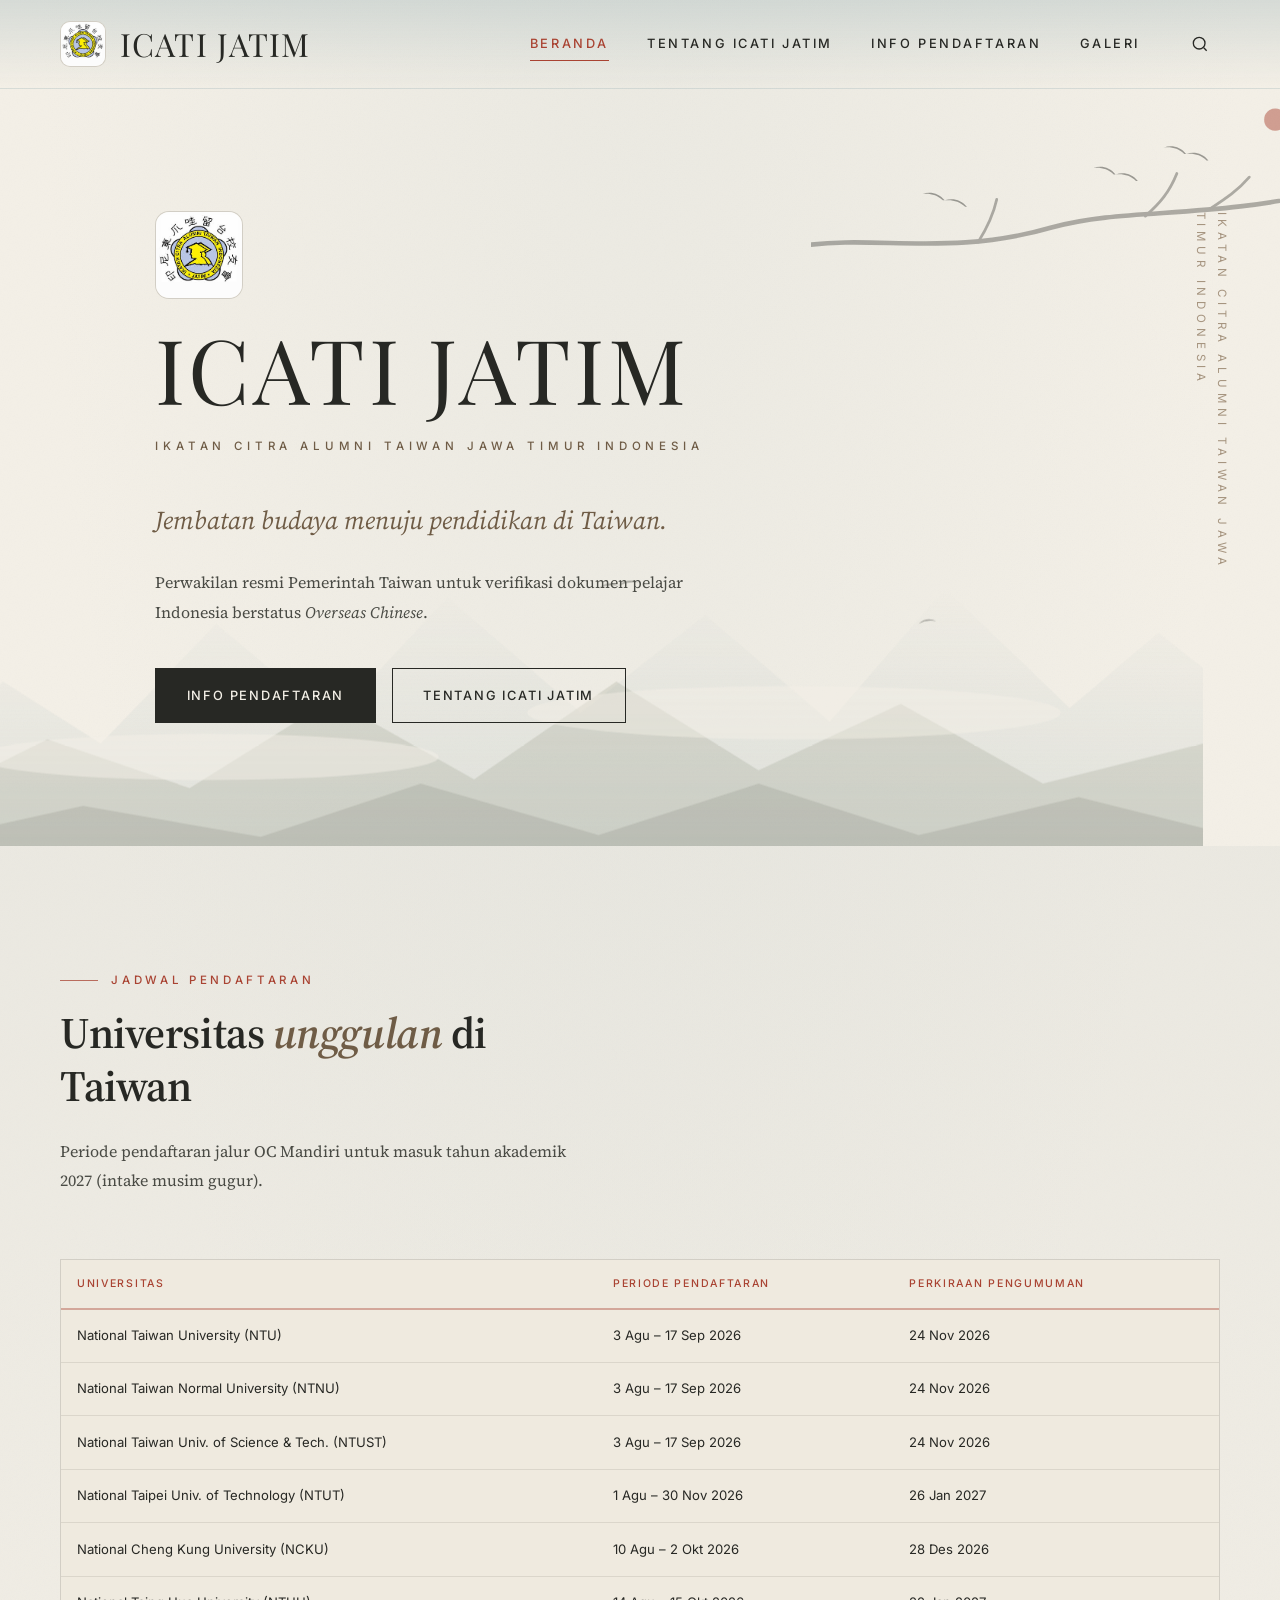
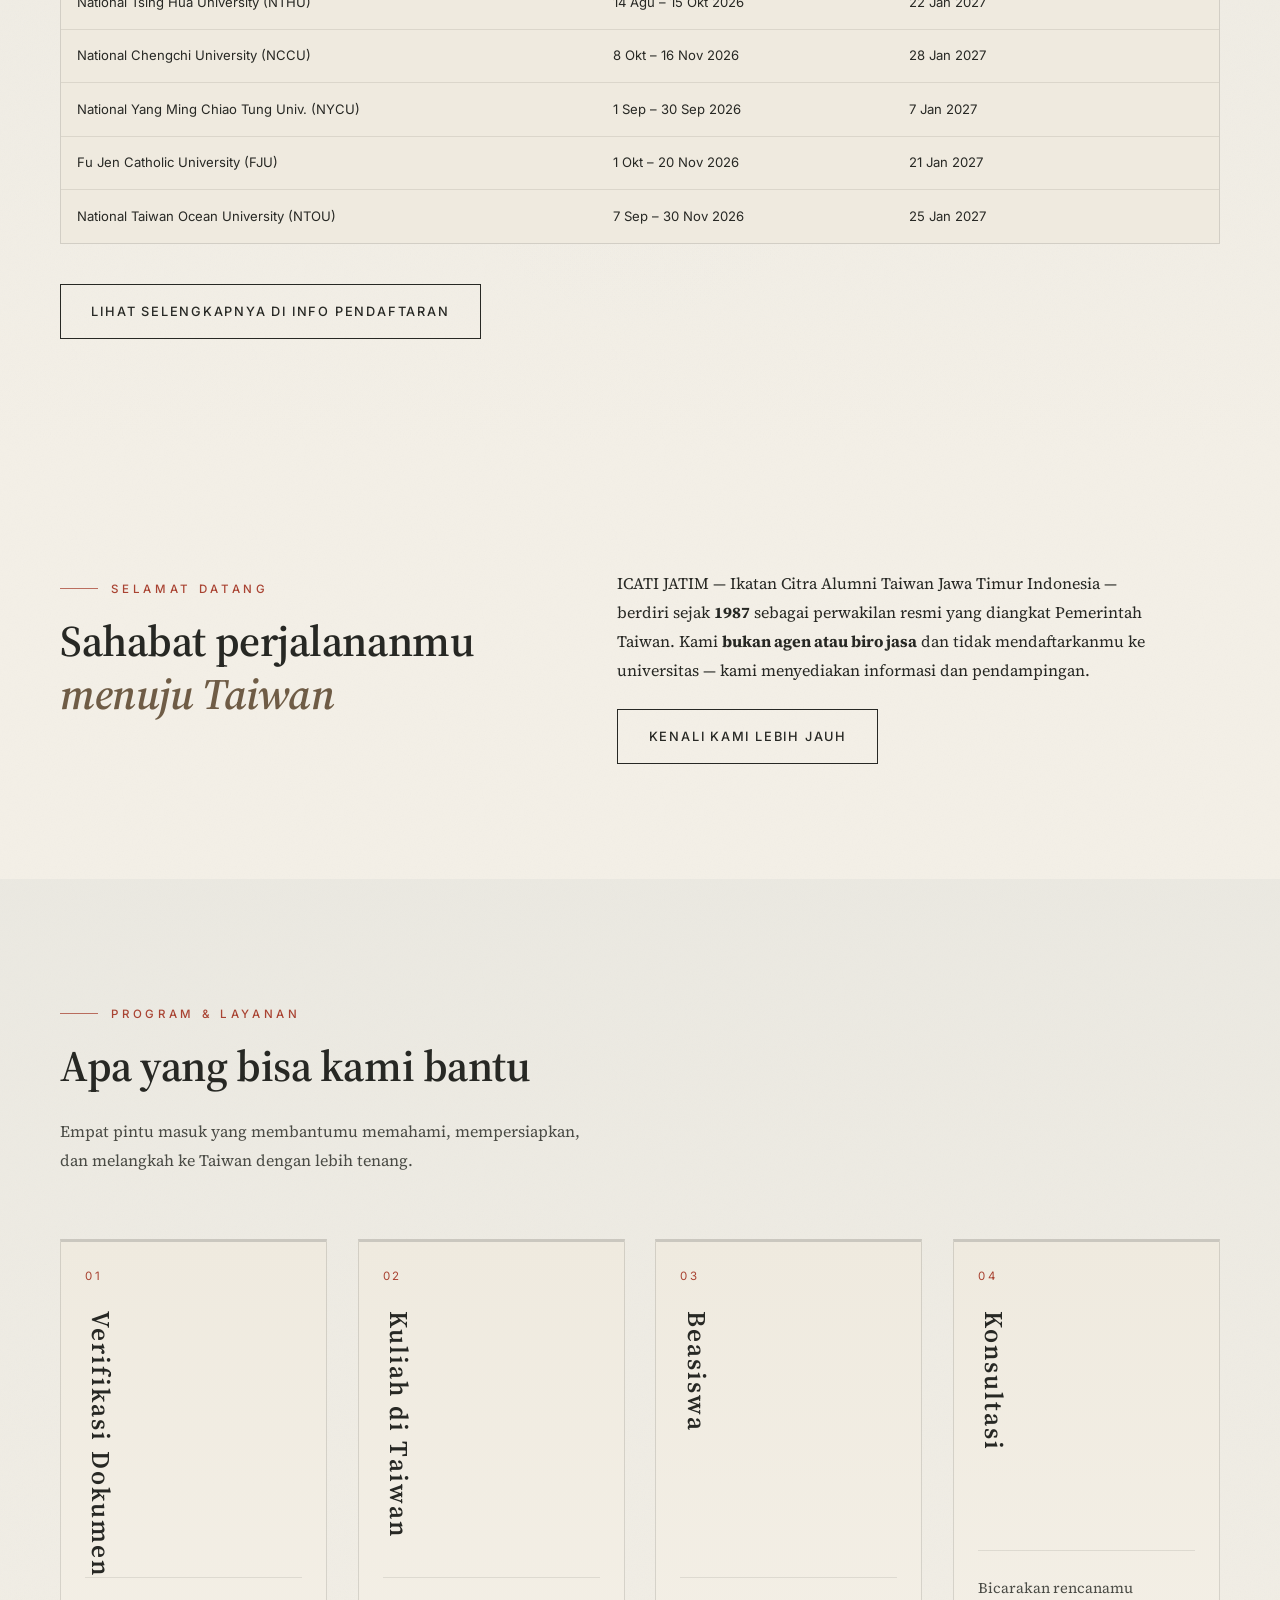
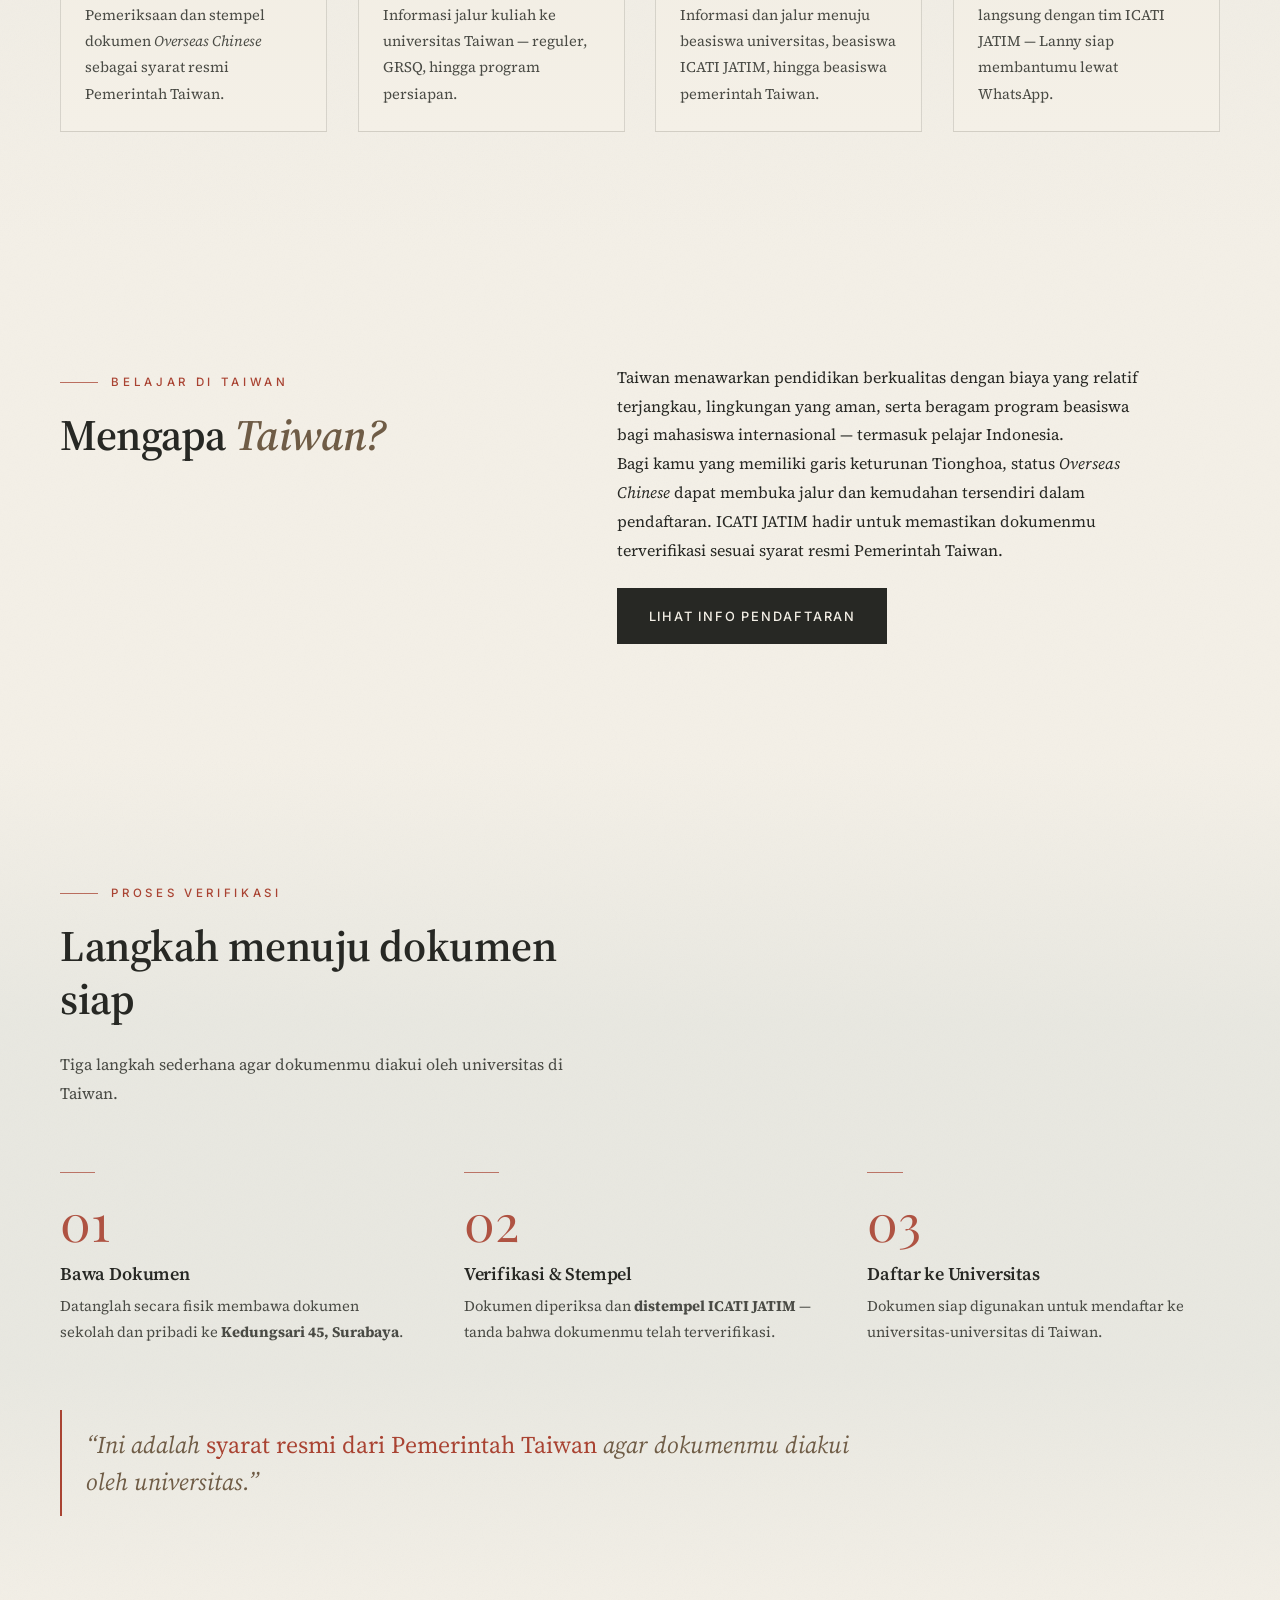
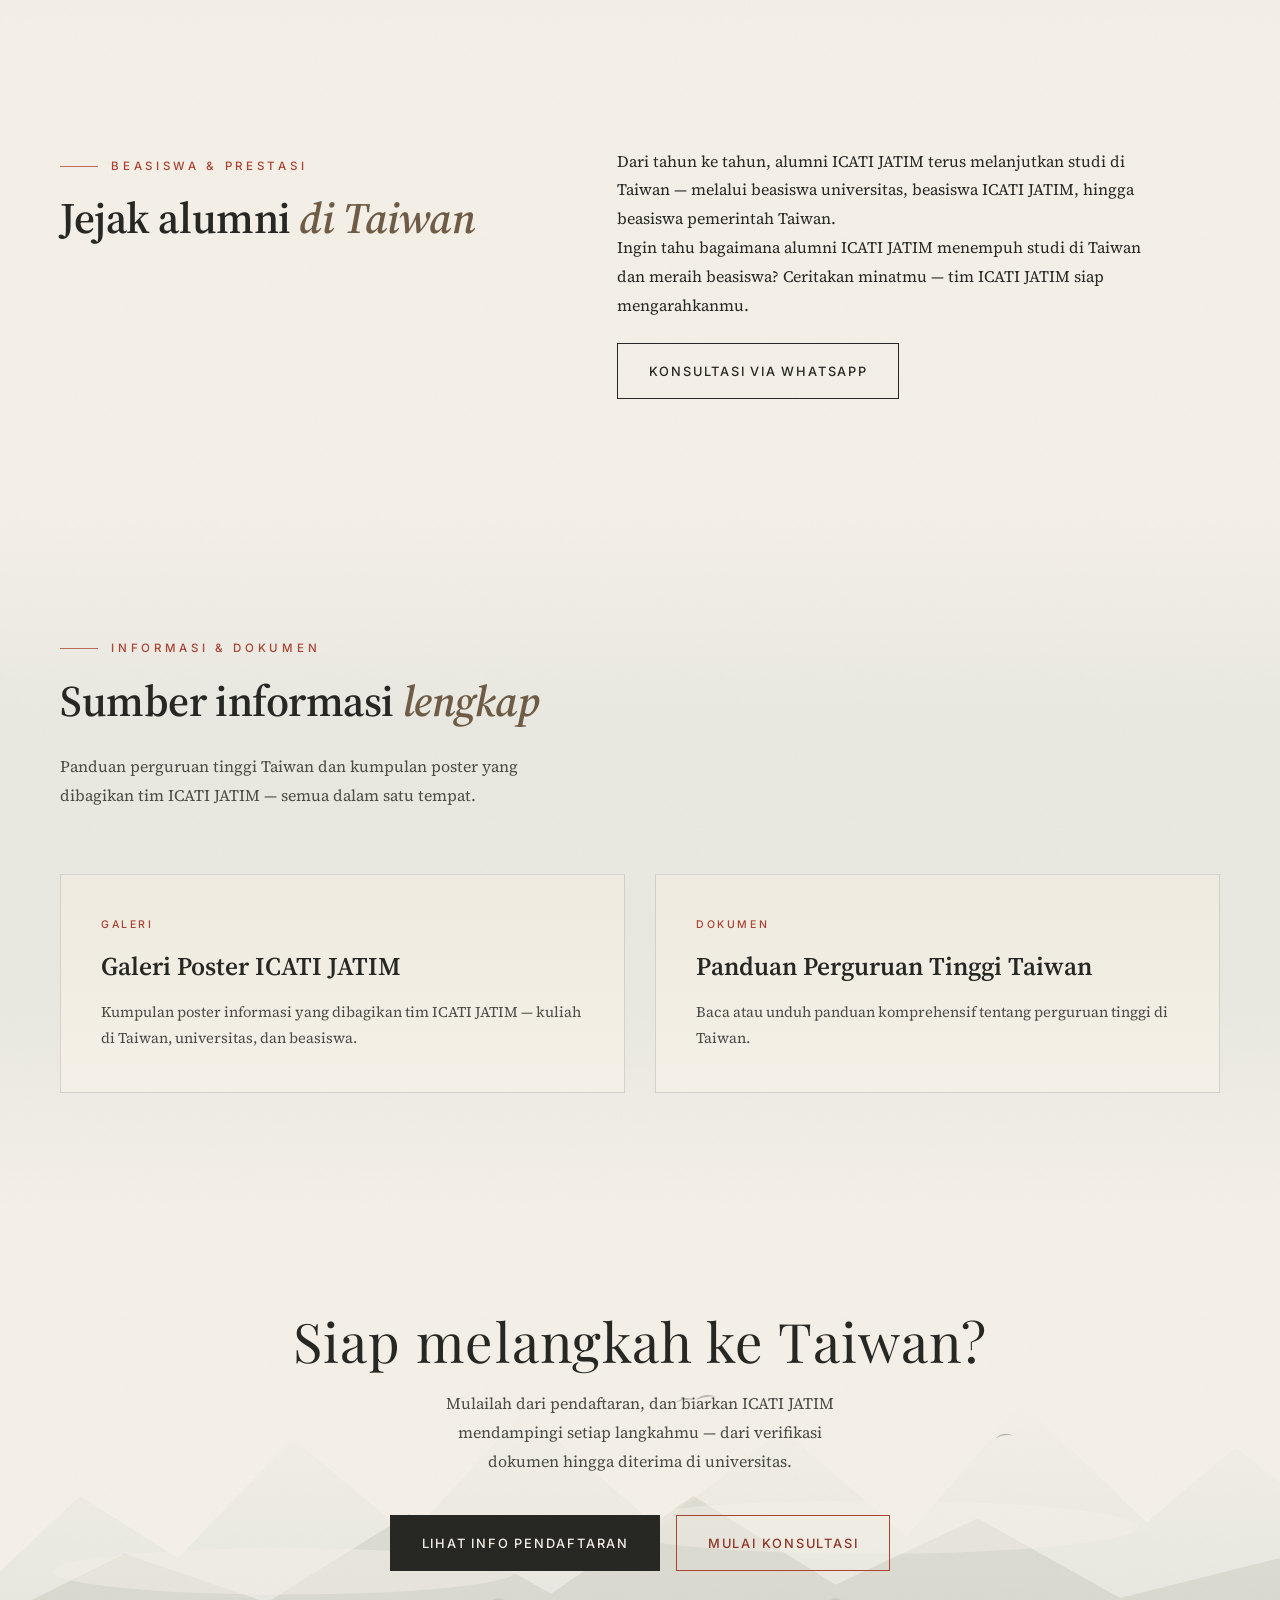
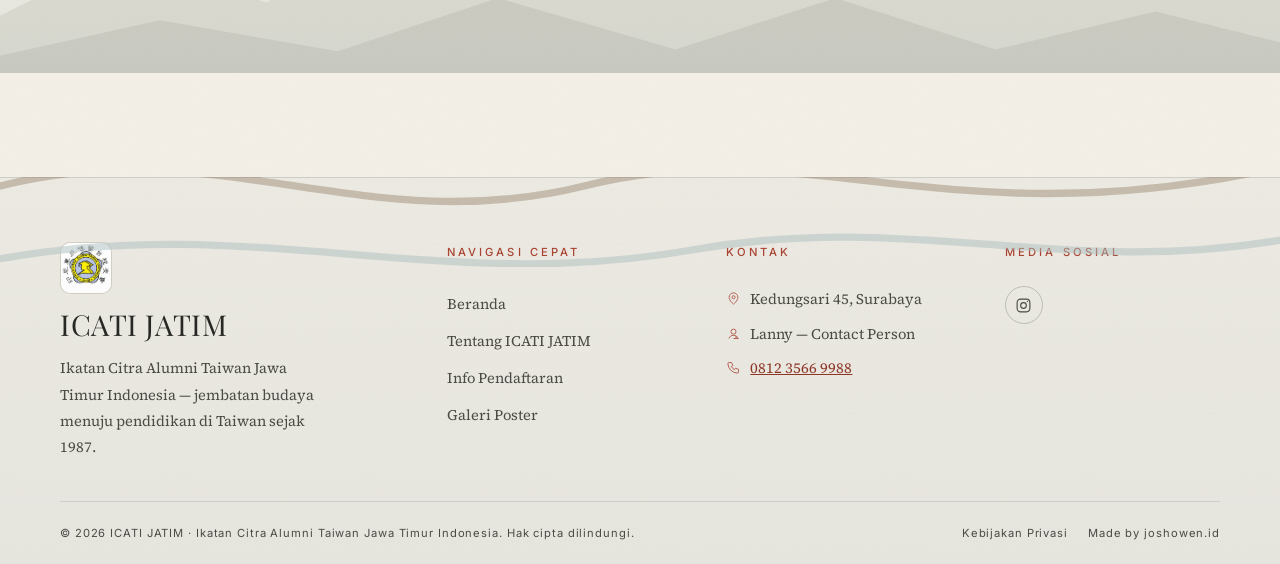
==== commit 4e83b1f0: "Update website" ====
--- a/index.html
+++ b/index.html
@@ -3,9 +3,9 @@
 <head>
   <meta charset="UTF-8">
   <meta name="viewport" content="width=device-width, initial-scale=1.0">
-  <title>ICATI Jatim — Beranda | Ikatan Citra Alumni Taiwan Indonesia</title>
-  <meta name="description" content="ICATI Jatim — Ikatan Citra Alumni Taiwan Indonesia. Perwakilan resmi yang ditunjuk Pemerintah Taiwan untuk membantu verifikasi dokumen pelajar Indonesia yang ingin kuliah di Taiwan. Pendaftaran, beasiswa, dan informasi kuliah di Taiwan.">
-  <meta property="og:title" content="ICATI Jatim — Ikatan Citra Alumni Taiwan Indonesia">
+  <title>ICATI JATIM — Beranda | Ikatan Citra Alumni Taiwan Jawa Timur Indonesia</title>
+  <meta name="description" content="ICATI JATIM — Ikatan Citra Alumni Taiwan Jawa Timur Indonesia. Perwakilan resmi yang ditunjuk Pemerintah Taiwan untuk membantu verifikasi dokumen pelajar Indonesia yang ingin kuliah di Taiwan. Pendaftaran, beasiswa, dan informasi kuliah di Taiwan.">
+  <meta property="og:title" content="ICATI JATIM — Ikatan Citra Alumni Taiwan Jawa Timur Indonesia">
   <meta property="og:description" content="Jembatan budaya menuju pendidikan di Taiwan. Verifikasi dokumen, pendaftaran kuliah, dan beasiswa untuk pelajar Indonesia.">
   <meta property="og:type" content="website">
   <meta property="og:locale" content="id_ID">
@@ -14,8 +14,8 @@
   {
     "@context": "https://schema.org",
     "@type": "Organization",
-    "name": "ICATI Jatim — Ikatan Citra Alumni Taiwan Indonesia",
-    "alternateName": "ICATI Jatim",
+    "name": "ICATI JATIM — Ikatan Citra Alumni Taiwan Jawa Timur Indonesia",
+    "alternateName": "ICATI JATIM",
     "foundingDate": "1987",
     "description": "Perwakilan resmi yang ditunjuk Pemerintah Taiwan untuk memverifikasi dokumen pelajar Indonesia berstatus Overseas Chinese.",
     "address": {
@@ -46,13 +46,13 @@
   <!-- ===================== HEADER ===================== -->
   <header class="site-header">
     <div class="header-inner">
-      <a class="brand" href="index.html" aria-label="ICATI Jatim — kembali ke Beranda">
-        <img class="brand__logo" src="logo.jpeg" alt="Logo ICATI Jatim — Ikatan Citra Alumni Taiwan Indonesia" width="46" height="46">
-        <span class="brand__title font-brush">ICATI Jatim</span>
+      <a class="brand" href="index.html" aria-label="ICATI JATIM — kembali ke Beranda">
+        <img class="brand__logo" src="logo.jpeg" alt="Logo ICATI JATIM — Ikatan Citra Alumni Taiwan Jawa Timur Indonesia" width="46" height="46">
+        <span class="brand__title font-brush">ICATI JATIM</span>
       </a>
       <nav class="main-nav" aria-label="Navigasi utama">
         <a class="nav-link" data-page="beranda" href="index.html">Beranda</a>
-        <a class="nav-link" data-page="tentang" href="tentang.html">Tentang ICATI Jatim</a>
+        <a class="nav-link" data-page="tentang" href="tentang.html">Tentang ICATI JATIM</a>
         <a class="nav-link" data-page="pendaftaran" href="pendaftaran.html">Info Pendaftaran</a>
         <a class="nav-link" data-page="poster" href="poster.html">Galeri</a>
       </nav>
@@ -72,11 +72,11 @@
     </button>
     <nav aria-label="Menu seluler">
       <a class="mobile-menu__link" href="index.html">Beranda</a>
-      <a class="mobile-menu__link" href="tentang.html">Tentang ICATI Jatim</a>
+      <a class="mobile-menu__link" href="tentang.html">Tentang ICATI JATIM</a>
       <a class="mobile-menu__link" href="pendaftaran.html">Info Pendaftaran</a>
       <a class="mobile-menu__link" href="poster.html">Galeri Poster</a>
     </nav>
-    <p class="mobile-menu__meta">Ikatan Citra Alumni Taiwan Indonesia · Sejak 1987</p>
+    <p class="mobile-menu__meta">Ikatan Citra Alumni Taiwan Jawa Timur Indonesia · Sejak 1987</p>
   </div>
 
   <!-- Overlay pencarian -->
@@ -94,22 +94,22 @@
   <main id="konten">
 
     <!-- ===================== HERO ===================== -->
-    <section class="hero" aria-label="Perkenalan ICATI Jatim">
+    <section class="hero" aria-label="Perkenalan ICATI JATIM">
       <div class="hero__art" aria-hidden="true">
         <img class="hero__mountains" src="assets/ink/mountains.svg" alt="" data-parallax="0.1">
         <img class="hero__branch" src="assets/ink/branch-birds.svg" alt="">
       </div>
-      <p class="v-label hero__vertical" aria-hidden="true">Ikatan Citra Alumni Taiwan Indonesia</p>
+      <p class="v-label hero__vertical" aria-hidden="true">Ikatan Citra Alumni Taiwan Jawa Timur Indonesia</p>
 
       <div class="hero__content">
-        <img class="hero__seal reveal" src="logo.jpeg" alt="Logo ICATI Jatim — Ikatan Citra Alumni Taiwan Indonesia" width="88" height="88">
-        <h1 class="hero__title font-brush reveal reveal--delay-1">ICATI Jatim</h1>
-        <p class="hero__title-sub reveal reveal--delay-1">Ikatan Citra Alumni Taiwan Indonesia</p>
+        <img class="hero__seal reveal" src="logo.jpeg" alt="Logo ICATI JATIM — Ikatan Citra Alumni Taiwan Jawa Timur Indonesia" width="88" height="88">
+        <h1 class="hero__title font-brush reveal reveal--delay-1">ICATI JATIM</h1>
+        <p class="hero__title-sub reveal reveal--delay-1">Ikatan Citra Alumni Taiwan Jawa Timur Indonesia</p>
         <p class="hero__tagline reveal reveal--delay-2">Jembatan budaya menuju pendidikan di Taiwan.</p>
         <p class="hero__intro reveal reveal--delay-2">Perwakilan resmi Pemerintah Taiwan untuk verifikasi dokumen pelajar Indonesia berstatus <em>Overseas Chinese</em>.</p>
         <div class="hero__actions reveal reveal--delay-3">
           <a class="btn btn--primary" href="pendaftaran.html">Info Pendaftaran</a>
-          <a class="btn btn--ghost" href="tentang.html">Tentang ICATI Jatim</a>
+          <a class="btn btn--ghost" href="tentang.html">Tentang ICATI JATIM</a>
         </div>
       </div>
     </section>
@@ -200,7 +200,7 @@
           <h2 class="section__title" id="sambutan-title">Sahabat perjalananmu <em>menuju Taiwan</em></h2>
         </div>
         <div class="section-duo__body reveal reveal--delay-1">
-          <p>ICATI Jatim — Ikatan Citra Alumni Taiwan Indonesia — berdiri sejak <strong>1987</strong> sebagai perwakilan resmi yang diangkat Pemerintah Taiwan. Kami <strong>bukan agen atau biro jasa</strong> dan tidak mendaftarkanmu ke universitas — kami menyediakan informasi dan pendampingan.</p>
+          <p>ICATI JATIM — Ikatan Citra Alumni Taiwan Jawa Timur Indonesia — berdiri sejak <strong>1987</strong> sebagai perwakilan resmi yang diangkat Pemerintah Taiwan. Kami <strong>bukan agen atau biro jasa</strong> dan tidak mendaftarkanmu ke universitas — kami menyediakan informasi dan pendampingan.</p>
           <a class="btn" href="tentang.html">Kenali Kami Lebih Jauh</a>
         </div>
       </div>
@@ -233,14 +233,14 @@
           <a class="scroll-card reveal reveal--delay-2" href="pendaftaran.html">
             <p class="scroll-card__index">03</p>
             <h3 class="scroll-card__title">Beasiswa</h3>
-            <p class="scroll-card__desc">Informasi dan jalur menuju beasiswa universitas, beasiswa ICATI Jatim, hingga beasiswa pemerintah Taiwan.</p>
+            <p class="scroll-card__desc">Informasi dan jalur menuju beasiswa universitas, beasiswa ICATI JATIM, hingga beasiswa pemerintah Taiwan.</p>
             <img class="scroll-card__seal" src="assets/img/stamp.png?v=3" alt="" aria-hidden="true">
           </a>
 
           <a class="scroll-card reveal reveal--delay-3" href="https://wa.me/6281235669988" target="_blank" rel="noopener">
             <p class="scroll-card__index">04</p>
             <h3 class="scroll-card__title">Konsultasi</h3>
-            <p class="scroll-card__desc">Bicarakan rencanamu langsung dengan tim ICATI Jatim — Lanny siap membantumu lewat WhatsApp.</p>
+            <p class="scroll-card__desc">Bicarakan rencanamu langsung dengan tim ICATI JATIM — Lanny siap membantumu lewat WhatsApp.</p>
             <img class="scroll-card__seal" src="assets/img/stamp.png?v=3" alt="" aria-hidden="true">
           </a>
         </div>
@@ -256,7 +256,7 @@
         </div>
         <div class="section-duo__body reveal reveal--delay-1">
           <p>Taiwan menawarkan pendidikan berkualitas dengan biaya yang relatif terjangkau, lingkungan yang aman, serta beragam program beasiswa bagi mahasiswa internasional — termasuk pelajar Indonesia.</p>
-          <p>Bagi kamu yang memiliki garis keturunan Tionghoa, status <em>Overseas Chinese</em> dapat membuka jalur dan kemudahan tersendiri dalam pendaftaran. ICATI Jatim hadir untuk memastikan dokumenmu terverifikasi sesuai syarat resmi Pemerintah Taiwan.</p>
+          <p>Bagi kamu yang memiliki garis keturunan Tionghoa, status <em>Overseas Chinese</em> dapat membuka jalur dan kemudahan tersendiri dalam pendaftaran. ICATI JATIM hadir untuk memastikan dokumenmu terverifikasi sesuai syarat resmi Pemerintah Taiwan.</p>
           <a class="btn btn--primary" href="pendaftaran.html">Lihat Info Pendaftaran</a>
         </div>
       </div>
@@ -280,7 +280,7 @@
           <div class="step reveal reveal--delay-1">
             <p class="step__num">02</p>
             <h3 class="step__title">Verifikasi &amp; Stempel</h3>
-            <p class="step__desc">Dokumen diperiksa dan <strong>distempel ICATI Jatim</strong> — tanda bahwa dokumenmu telah terverifikasi.</p>
+            <p class="step__desc">Dokumen diperiksa dan <strong>distempel ICATI JATIM</strong> — tanda bahwa dokumenmu telah terverifikasi.</p>
           </div>
           <div class="step reveal reveal--delay-2">
             <p class="step__num">03</p>
@@ -303,8 +303,8 @@
           <h2 class="section__title" id="prestasi-title">Jejak alumni <em>di Taiwan</em></h2>
         </div>
         <div class="section-duo__body reveal reveal--delay-1">
-          <p>Dari tahun ke tahun, alumni ICATI Jatim terus melanjutkan studi di Taiwan — melalui beasiswa universitas, beasiswa ICATI Jatim, hingga beasiswa pemerintah Taiwan.</p>
-          <p>Ingin tahu bagaimana alumni ICATI Jatim menempuh studi di Taiwan dan meraih beasiswa? Ceritakan minatmu — tim ICATI Jatim siap mengarahkanmu.</p>
+          <p>Dari tahun ke tahun, alumni ICATI JATIM terus melanjutkan studi di Taiwan — melalui beasiswa universitas, beasiswa ICATI JATIM, hingga beasiswa pemerintah Taiwan.</p>
+          <p>Ingin tahu bagaimana alumni ICATI JATIM menempuh studi di Taiwan dan meraih beasiswa? Ceritakan minatmu — tim ICATI JATIM siap mengarahkanmu.</p>
           <a class="btn" href="https://wa.me/6281235669988" target="_blank" rel="noopener">Konsultasi via WhatsApp</a>
         </div>
       </div>
@@ -316,13 +316,13 @@
         <div class="section__header reveal">
           <p class="eyebrow">Informasi &amp; Dokumen</p>
           <h2 class="section__title" id="info-title">Sumber informasi <em>lengkap</em></h2>
-          <p class="section__lead">Panduan perguruan tinggi Taiwan dan kumpulan poster yang dibagikan tim ICATI Jatim — semua dalam satu tempat.</p>
+          <p class="section__lead">Panduan perguruan tinggi Taiwan dan kumpulan poster yang dibagikan tim ICATI JATIM — semua dalam satu tempat.</p>
         </div>
         <div class="info-links">
           <a class="info-link reveal" href="poster.html">
             <span class="info-link__tag">Galeri</span>
-            <span class="info-link__title">Galeri Poster ICATI Jatim</span>
-            <span class="info-link__desc">Kumpulan poster informasi yang dibagikan tim ICATI Jatim — kuliah di Taiwan, universitas, dan beasiswa.</span>
+            <span class="info-link__title">Galeri Poster ICATI JATIM</span>
+            <span class="info-link__desc">Kumpulan poster informasi yang dibagikan tim ICATI JATIM — kuliah di Taiwan, universitas, dan beasiswa.</span>
           </a>
           <a class="info-link reveal reveal--delay-1" href="poster.html#panduan">
             <span class="info-link__tag">Dokumen</span>
@@ -340,7 +340,7 @@
       </div>
       <div class="container cta-band__inner">
         <h2 class="cta-band__title font-brush reveal" id="cta-title">Siap melangkah ke Taiwan?</h2>
-        <p class="cta-band__sub reveal reveal--delay-1">Mulailah dari pendaftaran, dan biarkan ICATI Jatim mendampingi setiap langkahmu — dari verifikasi dokumen hingga diterima di universitas.</p>
+        <p class="cta-band__sub reveal reveal--delay-1">Mulailah dari pendaftaran, dan biarkan ICATI JATIM mendampingi setiap langkahmu — dari verifikasi dokumen hingga diterima di universitas.</p>
         <div class="cta-band__actions reveal reveal--delay-2">
           <a class="btn btn--primary" href="pendaftaran.html">Lihat Info Pendaftaran</a>
           <a class="btn btn--seal" href="https://wa.me/6281235669988" target="_blank" rel="noopener">Mulai Konsultasi</a>
@@ -358,16 +358,16 @@
     <div class="container">
       <div class="footer-grid">
         <div class="footer-brand">
-          <img class="footer-brand__logo" src="logo.jpeg" alt="Logo ICATI Jatim — Ikatan Citra Alumni Taiwan Indonesia" width="52" height="52">
-          <p class="footer-brand__title font-brush">ICATI Jatim</p>
-          <p class="footer-brand__desc">Ikatan Citra Alumni Taiwan Indonesia — jembatan budaya menuju pendidikan di Taiwan sejak 1987.</p>
+          <img class="footer-brand__logo" src="logo.jpeg" alt="Logo ICATI JATIM — Ikatan Citra Alumni Taiwan Jawa Timur Indonesia" width="52" height="52">
+          <p class="footer-brand__title font-brush">ICATI JATIM</p>
+          <p class="footer-brand__desc">Ikatan Citra Alumni Taiwan Jawa Timur Indonesia — jembatan budaya menuju pendidikan di Taiwan sejak 1987.</p>
         </div>
 
         <div class="footer-col">
           <p class="footer-col__head">Navigasi Cepat</p>
           <div class="footer-links">
             <a href="index.html">Beranda</a>
-            <a href="tentang.html">Tentang ICATI Jatim</a>
+            <a href="tentang.html">Tentang ICATI JATIM</a>
             <a href="pendaftaran.html">Info Pendaftaran</a>
             <a href="poster.html">Galeri Poster</a>
           </div>
@@ -385,13 +385,13 @@
         <div class="footer-col">
           <p class="footer-col__head">Media Sosial</p>
           <div class="social-links">
-            <a href="https://www.instagram.com/icatijatim" target="_blank" rel="noopener" aria-label="Instagram ICATI Jatim — @icatijatim"><svg viewBox="0 0 24 24" fill="none" stroke="currentColor" stroke-width="1.6" aria-hidden="true"><rect x="3" y="3" width="18" height="18" rx="5"/><circle cx="12" cy="12" r="4"/><circle cx="17.5" cy="6.5" r="1" fill="currentColor" stroke="none"/></svg></a>
+            <a href="https://www.instagram.com/icatijatim" target="_blank" rel="noopener" aria-label="Instagram ICATI JATIM — @icatijatim"><svg viewBox="0 0 24 24" fill="none" stroke="currentColor" stroke-width="1.6" aria-hidden="true"><rect x="3" y="3" width="18" height="18" rx="5"/><circle cx="12" cy="12" r="4"/><circle cx="17.5" cy="6.5" r="1" fill="currentColor" stroke="none"/></svg></a>
           </div>
         </div>
       </div>
 
       <div class="footer-bottom">
-        <p>© <span data-year>2026</span> ICATI Jatim · Ikatan Citra Alumni Taiwan Indonesia. Hak cipta dilindungi.</p>
+        <p>© <span data-year>2026</span> ICATI JATIM · Ikatan Citra Alumni Taiwan Jawa Timur Indonesia. Hak cipta dilindungi.</p>
         <div class="footer-bottom__links">
           <a href="#">Kebijakan Privasi</a>
           <a href="https://joshowen.id" target="_blank" rel="noopener">Made by joshowen.id</a>
--- a/css/tokens.css
+++ b/css/tokens.css
@@ -1,5 +1,5 @@
 /* ==========================================================================
-   ICATI Jatim — Design Tokens
+   ICATI JATIM — Design Tokens
    Palet tinta-cina, tipografi, jarak, transisi
    ========================================================================== */
 
--- a/css/base.css
+++ b/css/base.css
@@ -1,5 +1,5 @@
 /* ==========================================================================
-   ICATI Jatim — Base
+   ICATI JATIM — Base
    Reset, tipografi dasar, utilitas, tombol
    ========================================================================== */
 
--- a/css/components.css
+++ b/css/components.css
@@ -1,5 +1,5 @@
 /* ==========================================================================
-   ICATI Jatim — Komponen
+   ICATI JATIM — Komponen
    Header, hero, kartu gulungan, garis waktu, jalur pendaftaran, footer
    ========================================================================== */
 
@@ -82,6 +82,7 @@
   letter-spacing: 0.2em;
   text-transform: uppercase;
   text-decoration: none;
+  white-space: nowrap;
   color: var(--charcoal);
   padding: 0.5rem 0;
   transition: color var(--t-fast);
@@ -356,6 +357,8 @@
   letter-spacing: 0.42em;
   text-transform: uppercase;
   color: var(--brown-deep);
+  /* Nama lengkap lebih panjang daripada batas 66ch paragraf biasa */
+  max-width: none;
   margin-bottom: var(--space-4);
 }
 .hero__tagline {
@@ -1109,6 +1112,10 @@
   letter-spacing: 0.08em;
   color: var(--charcoal-soft);
 }
+/* Nama lengkap lebih panjang daripada batas 66ch paragraf biasa */
+.footer-bottom p {
+  max-width: none;
+}
 .footer-bottom a {
   color: var(--charcoal-soft);
   text-decoration: none;
@@ -1416,7 +1423,7 @@
 }
 
 /* --------------------------------------------------------------------------
-   Galeri acara (Tentang ICATI Jatim) — satu baris berisi 3 poster
+   Galeri acara (Tentang ICATI JATIM) — satu baris berisi 3 poster
    -------------------------------------------------------------------------- */
 .event-gallery {
   display: grid;
--- a/css/responsive.css
+++ b/css/responsive.css
@@ -1,5 +1,5 @@
 /* ==========================================================================
-   ICATI Jatim — Responsif
+   ICATI JATIM — Responsif
    Desktop → tablet → ponsel
    ========================================================================== */
 
@@ -16,6 +16,22 @@
   }
   .hero__branch {
     width: min(40vw, 420px);
+  }
+}
+
+/* ---------- < 1024px : desktop kecil ---------- */
+@media (max-width: 1024px) {
+  /* "ICATI JATIM" lebih panjang, jadi brand & nav dikecilkan sedikit
+     supaya header tetap muat dalam satu baris */
+  .brand__title {
+    font-size: 1.7rem;
+  }
+  .site-header.is-compact .brand__title {
+    font-size: 1.5rem;
+  }
+  .nav-link {
+    font-size: 0.72rem;
+    letter-spacing: 0.14em;
   }
 }
 
@@ -136,6 +152,11 @@
 
   .hero__title {
     font-size: clamp(2.4rem, 12vw, 3.4rem);
+  }
+  /* Nama lengkap panjang — dikecilkan supaya tetap satu baris di ponsel */
+  .hero__title-sub {
+    font-size: 0.6rem;
+    letter-spacing: 0.22em;
   }
   .hero__actions .btn {
     width: 100%;
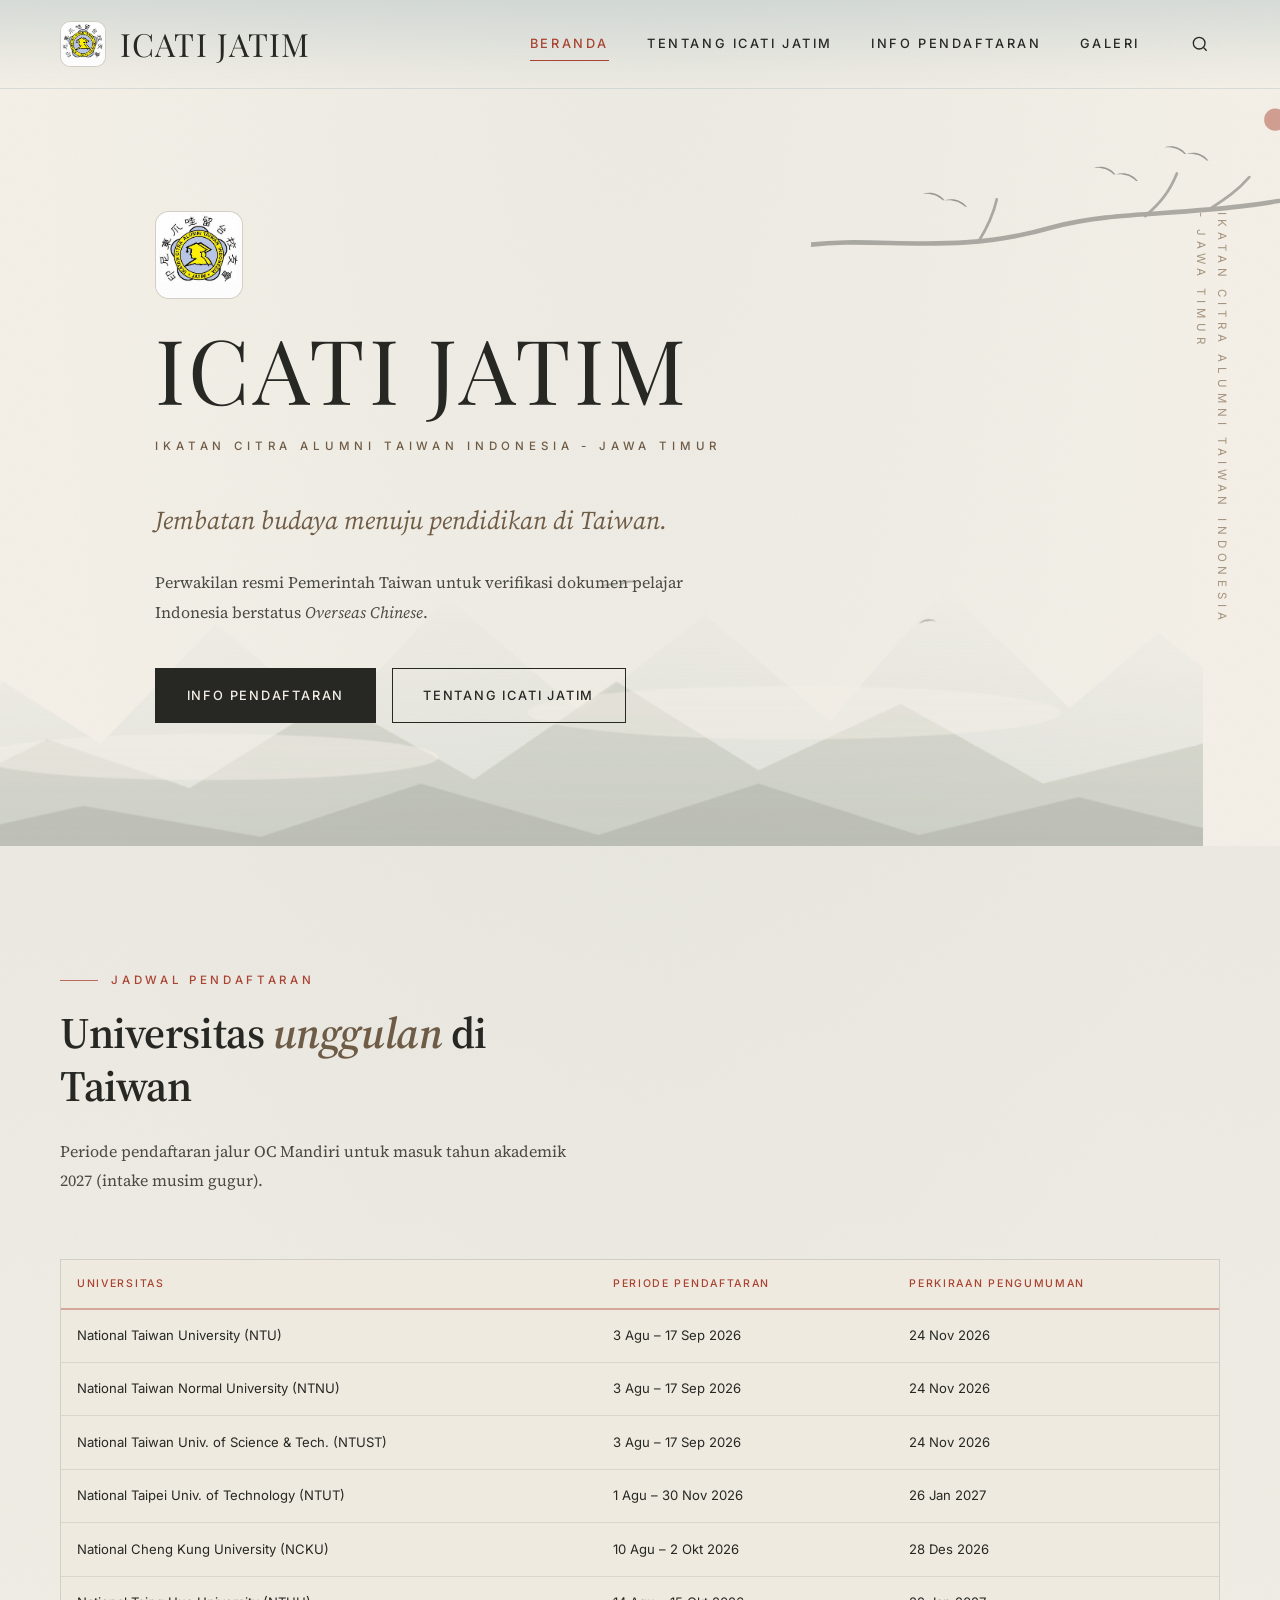
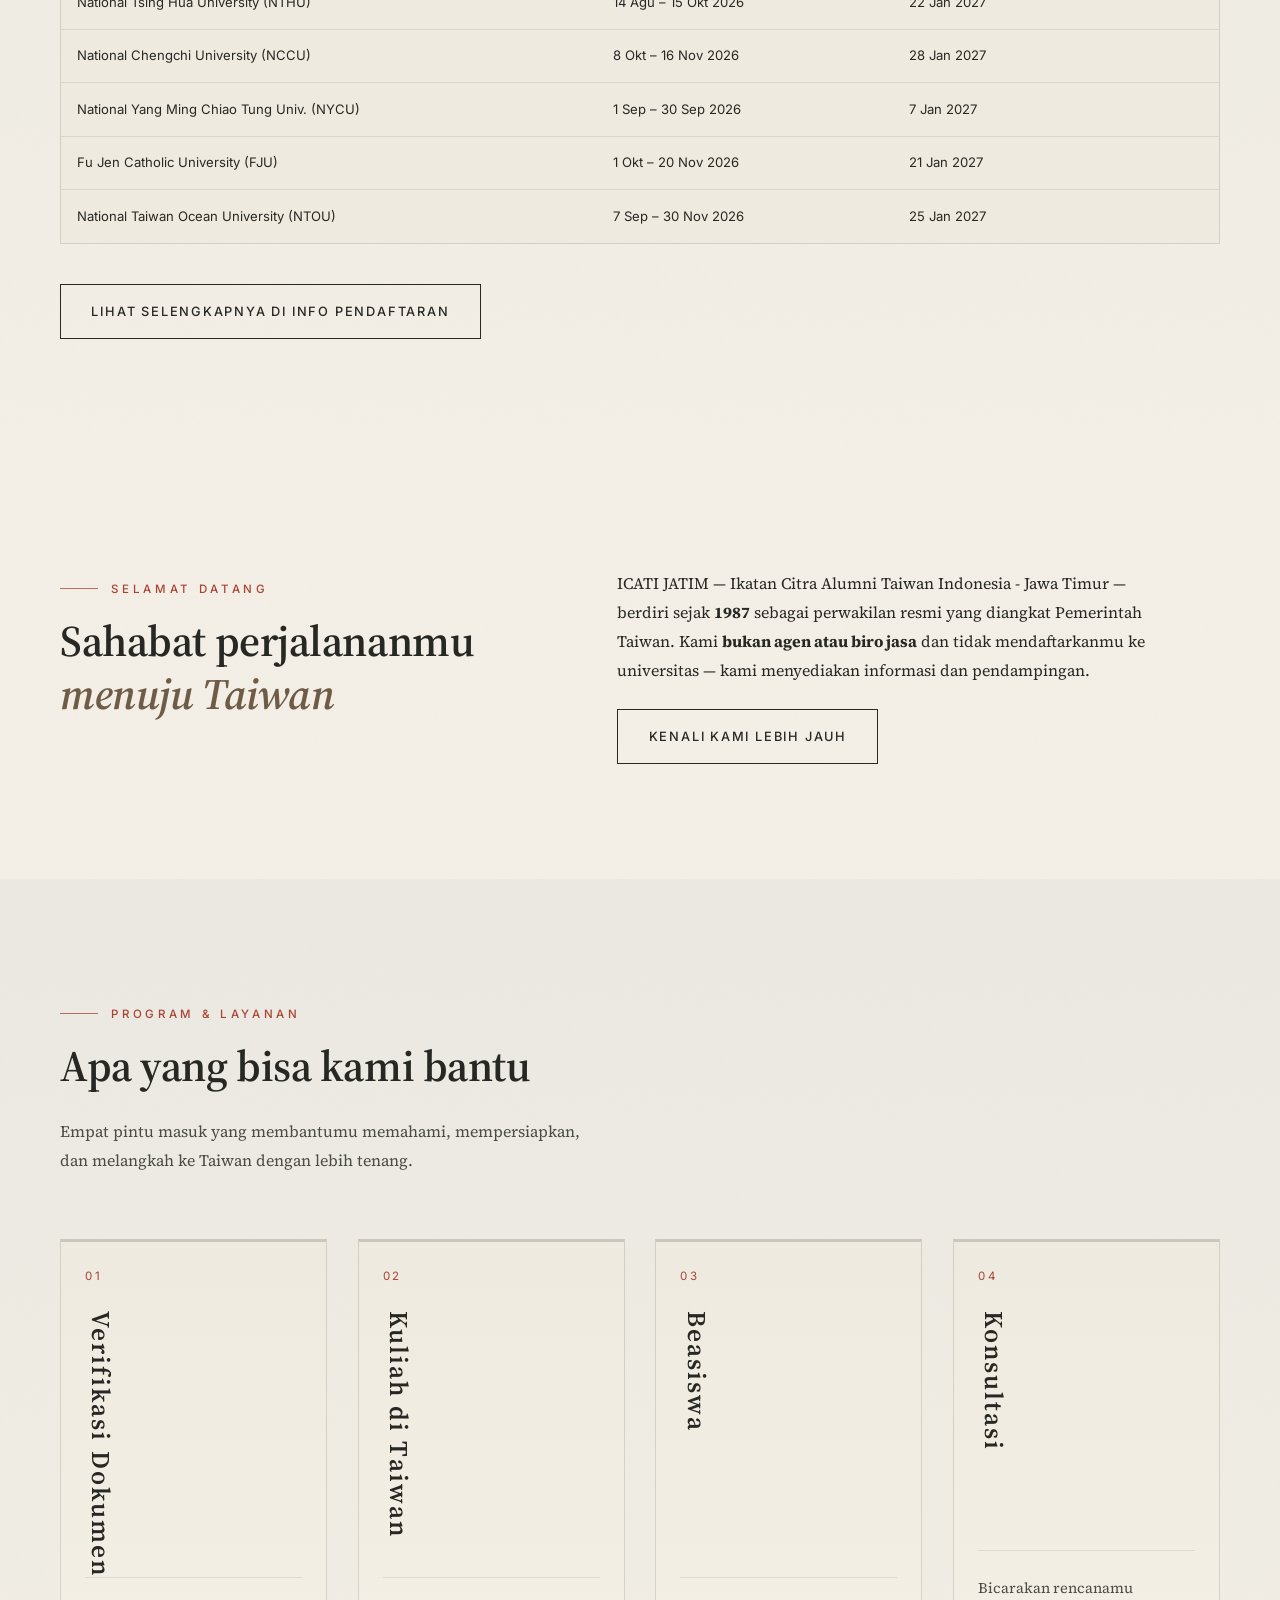
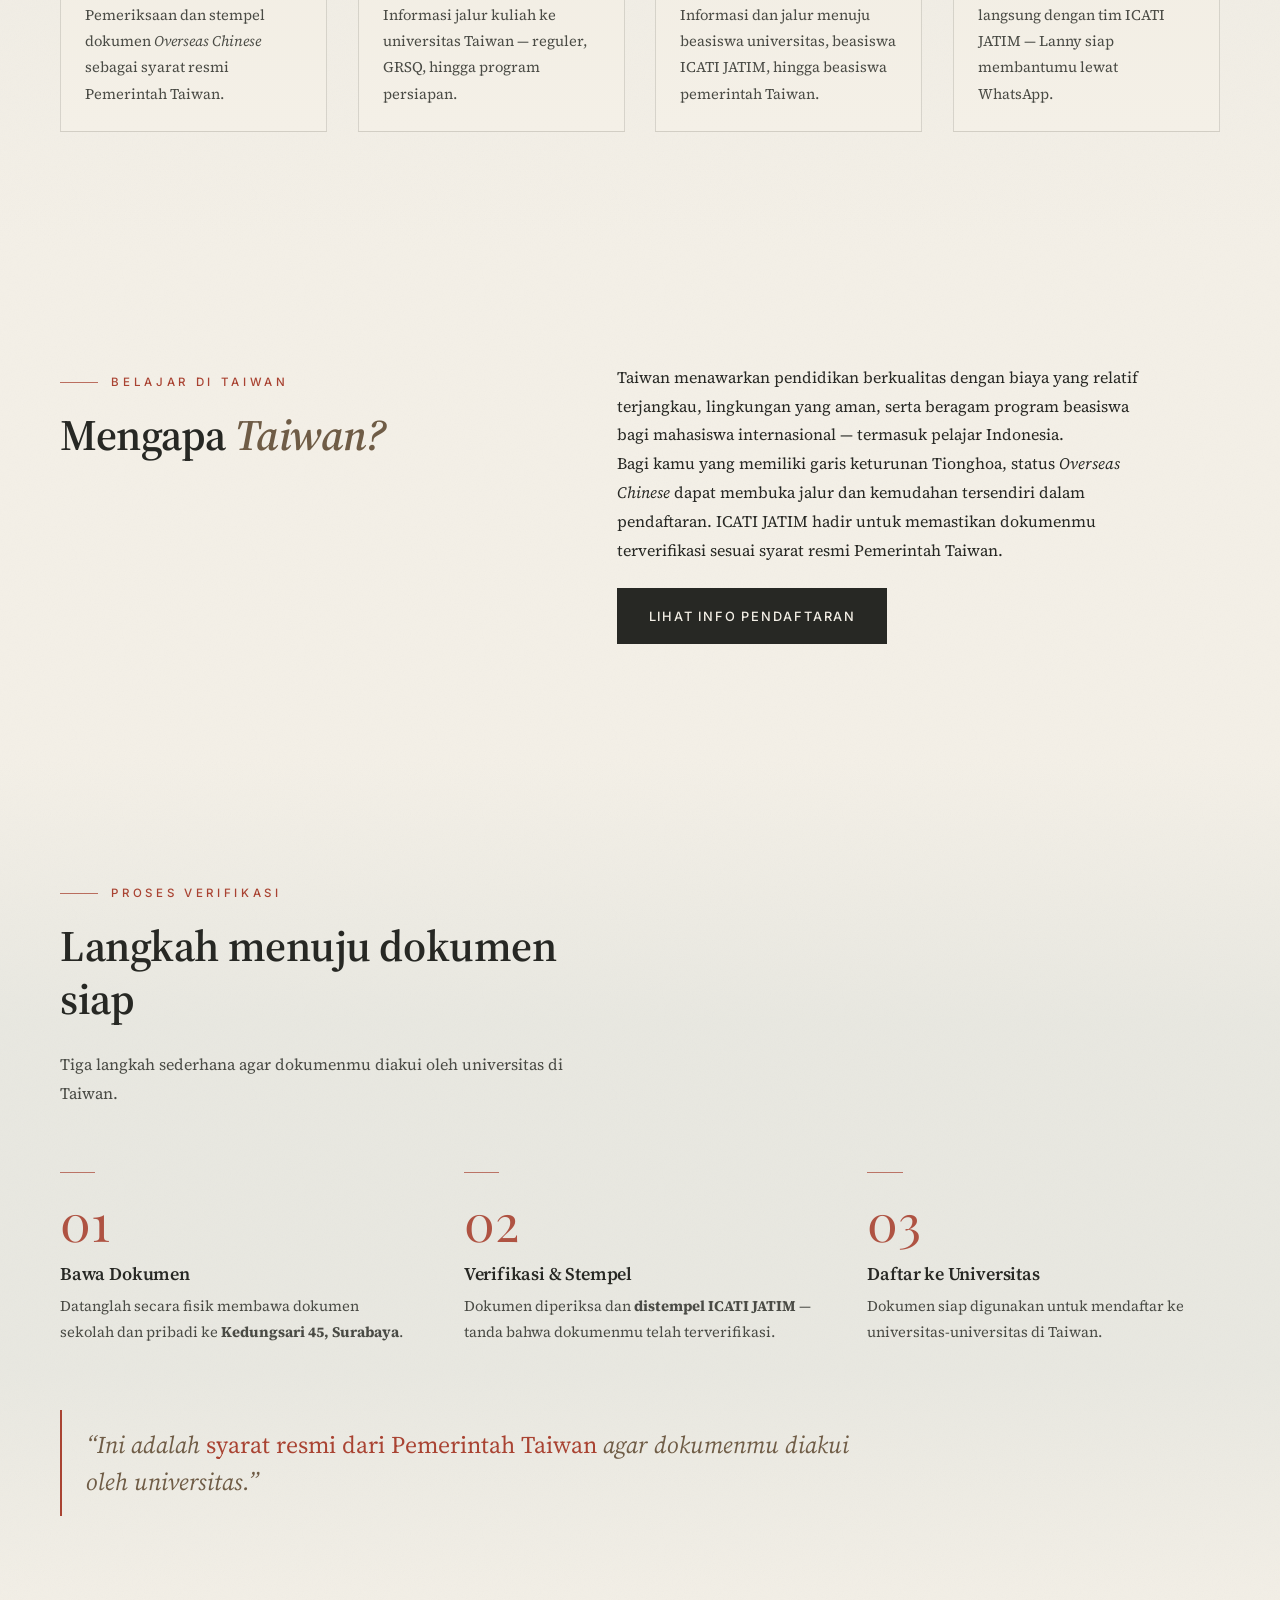
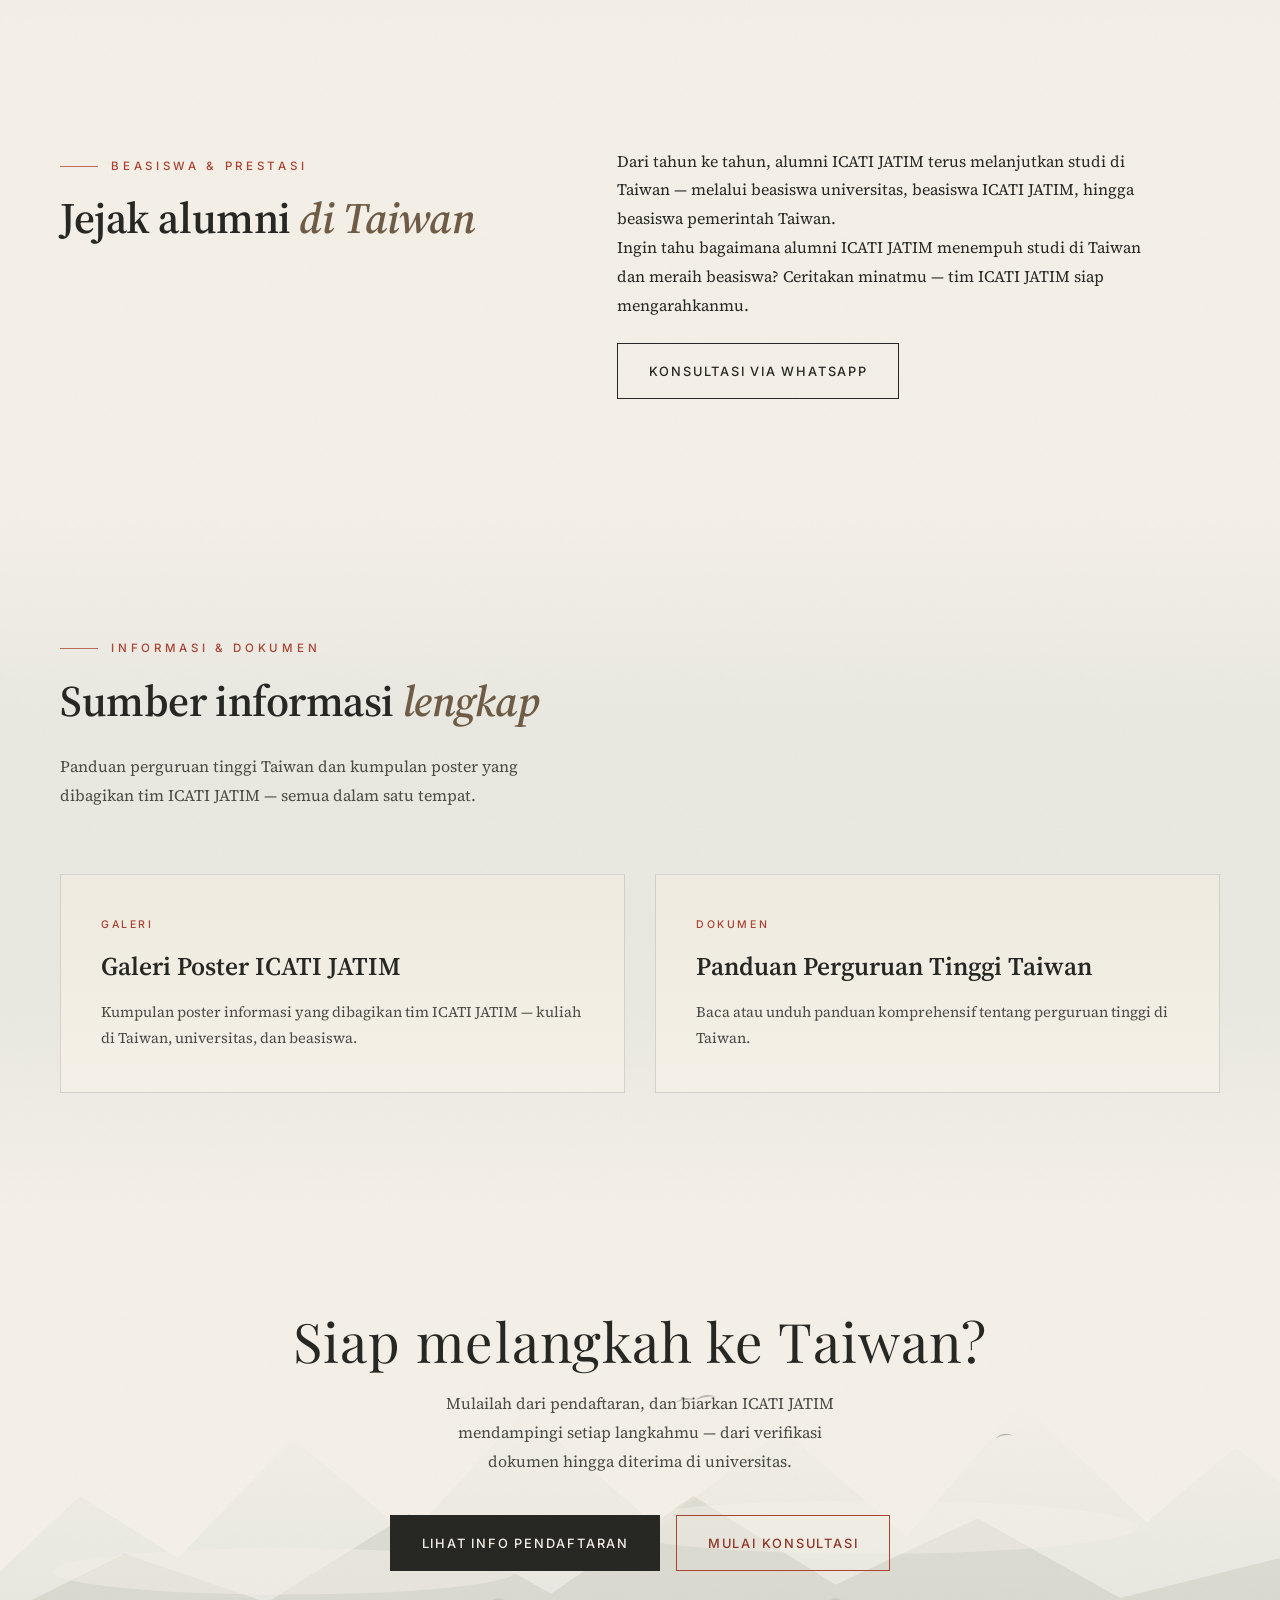
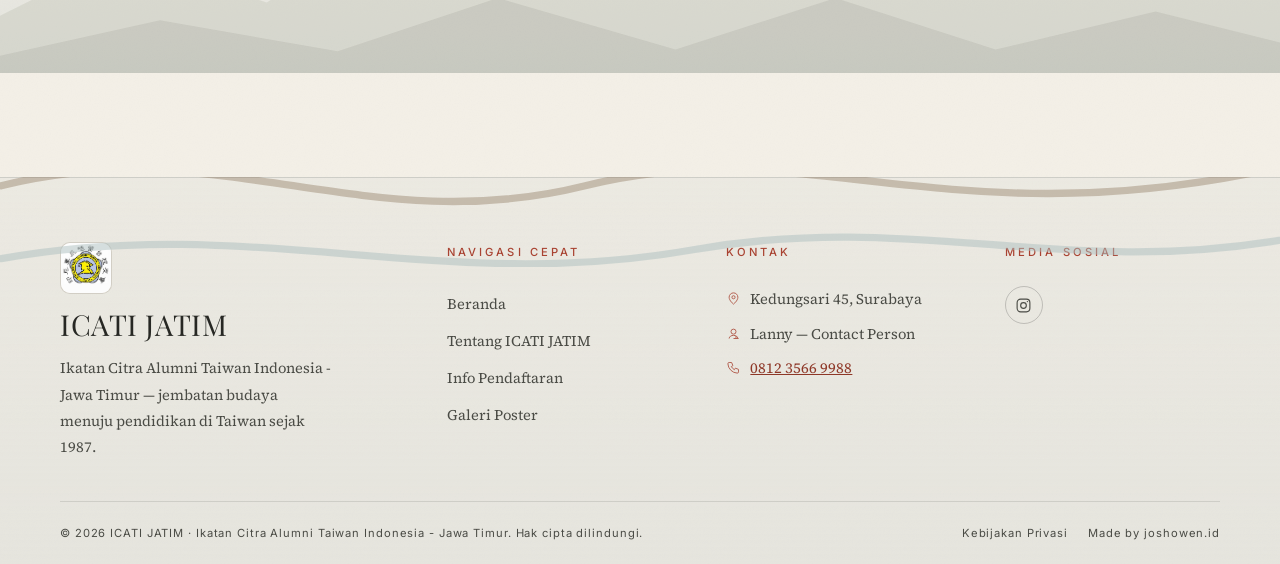
==== commit db8478ea: "Update website" ====
--- a/index.html
+++ b/index.html
@@ -3,9 +3,9 @@
 <head>
   <meta charset="UTF-8">
   <meta name="viewport" content="width=device-width, initial-scale=1.0">
-  <title>ICATI JATIM — Beranda | Ikatan Citra Alumni Taiwan Jawa Timur Indonesia</title>
-  <meta name="description" content="ICATI JATIM — Ikatan Citra Alumni Taiwan Jawa Timur Indonesia. Perwakilan resmi yang ditunjuk Pemerintah Taiwan untuk membantu verifikasi dokumen pelajar Indonesia yang ingin kuliah di Taiwan. Pendaftaran, beasiswa, dan informasi kuliah di Taiwan.">
-  <meta property="og:title" content="ICATI JATIM — Ikatan Citra Alumni Taiwan Jawa Timur Indonesia">
+  <title>ICATI JATIM — Beranda | Ikatan Citra Alumni Taiwan Indonesia - Jawa Timur</title>
+  <meta name="description" content="ICATI JATIM — Ikatan Citra Alumni Taiwan Indonesia - Jawa Timur. Perwakilan resmi yang ditunjuk Pemerintah Taiwan untuk membantu verifikasi dokumen pelajar Indonesia yang ingin kuliah di Taiwan. Pendaftaran, beasiswa, dan informasi kuliah di Taiwan.">
+  <meta property="og:title" content="ICATI JATIM — Ikatan Citra Alumni Taiwan Indonesia - Jawa Timur">
   <meta property="og:description" content="Jembatan budaya menuju pendidikan di Taiwan. Verifikasi dokumen, pendaftaran kuliah, dan beasiswa untuk pelajar Indonesia.">
   <meta property="og:type" content="website">
   <meta property="og:locale" content="id_ID">
@@ -14,7 +14,7 @@
   {
     "@context": "https://schema.org",
     "@type": "Organization",
-    "name": "ICATI JATIM — Ikatan Citra Alumni Taiwan Jawa Timur Indonesia",
+    "name": "ICATI JATIM — Ikatan Citra Alumni Taiwan Indonesia - Jawa Timur",
     "alternateName": "ICATI JATIM",
     "foundingDate": "1987",
     "description": "Perwakilan resmi yang ditunjuk Pemerintah Taiwan untuk memverifikasi dokumen pelajar Indonesia berstatus Overseas Chinese.",
@@ -47,7 +47,7 @@
   <header class="site-header">
     <div class="header-inner">
       <a class="brand" href="index.html" aria-label="ICATI JATIM — kembali ke Beranda">
-        <img class="brand__logo" src="logo.jpeg" alt="Logo ICATI JATIM — Ikatan Citra Alumni Taiwan Jawa Timur Indonesia" width="46" height="46">
+        <img class="brand__logo" src="logo.jpeg" alt="Logo ICATI JATIM — Ikatan Citra Alumni Taiwan Indonesia - Jawa Timur" width="46" height="46">
         <span class="brand__title font-brush">ICATI JATIM</span>
       </a>
       <nav class="main-nav" aria-label="Navigasi utama">
@@ -76,7 +76,7 @@
       <a class="mobile-menu__link" href="pendaftaran.html">Info Pendaftaran</a>
       <a class="mobile-menu__link" href="poster.html">Galeri Poster</a>
     </nav>
-    <p class="mobile-menu__meta">Ikatan Citra Alumni Taiwan Jawa Timur Indonesia · Sejak 1987</p>
+    <p class="mobile-menu__meta">Ikatan Citra Alumni Taiwan Indonesia - Jawa Timur · Sejak 1987</p>
   </div>
 
   <!-- Overlay pencarian -->
@@ -99,12 +99,12 @@
         <img class="hero__mountains" src="assets/ink/mountains.svg" alt="" data-parallax="0.1">
         <img class="hero__branch" src="assets/ink/branch-birds.svg" alt="">
       </div>
-      <p class="v-label hero__vertical" aria-hidden="true">Ikatan Citra Alumni Taiwan Jawa Timur Indonesia</p>
+      <p class="v-label hero__vertical" aria-hidden="true">Ikatan Citra Alumni Taiwan Indonesia - Jawa Timur</p>
 
       <div class="hero__content">
-        <img class="hero__seal reveal" src="logo.jpeg" alt="Logo ICATI JATIM — Ikatan Citra Alumni Taiwan Jawa Timur Indonesia" width="88" height="88">
+        <img class="hero__seal reveal" src="logo.jpeg" alt="Logo ICATI JATIM — Ikatan Citra Alumni Taiwan Indonesia - Jawa Timur" width="88" height="88">
         <h1 class="hero__title font-brush reveal reveal--delay-1">ICATI JATIM</h1>
-        <p class="hero__title-sub reveal reveal--delay-1">Ikatan Citra Alumni Taiwan Jawa Timur Indonesia</p>
+        <p class="hero__title-sub reveal reveal--delay-1">Ikatan Citra Alumni Taiwan Indonesia - Jawa Timur</p>
         <p class="hero__tagline reveal reveal--delay-2">Jembatan budaya menuju pendidikan di Taiwan.</p>
         <p class="hero__intro reveal reveal--delay-2">Perwakilan resmi Pemerintah Taiwan untuk verifikasi dokumen pelajar Indonesia berstatus <em>Overseas Chinese</em>.</p>
         <div class="hero__actions reveal reveal--delay-3">
@@ -200,7 +200,7 @@
           <h2 class="section__title" id="sambutan-title">Sahabat perjalananmu <em>menuju Taiwan</em></h2>
         </div>
         <div class="section-duo__body reveal reveal--delay-1">
-          <p>ICATI JATIM — Ikatan Citra Alumni Taiwan Jawa Timur Indonesia — berdiri sejak <strong>1987</strong> sebagai perwakilan resmi yang diangkat Pemerintah Taiwan. Kami <strong>bukan agen atau biro jasa</strong> dan tidak mendaftarkanmu ke universitas — kami menyediakan informasi dan pendampingan.</p>
+          <p>ICATI JATIM — Ikatan Citra Alumni Taiwan Indonesia - Jawa Timur — berdiri sejak <strong>1987</strong> sebagai perwakilan resmi yang diangkat Pemerintah Taiwan. Kami <strong>bukan agen atau biro jasa</strong> dan tidak mendaftarkanmu ke universitas — kami menyediakan informasi dan pendampingan.</p>
           <a class="btn" href="tentang.html">Kenali Kami Lebih Jauh</a>
         </div>
       </div>
@@ -358,9 +358,9 @@
     <div class="container">
       <div class="footer-grid">
         <div class="footer-brand">
-          <img class="footer-brand__logo" src="logo.jpeg" alt="Logo ICATI JATIM — Ikatan Citra Alumni Taiwan Jawa Timur Indonesia" width="52" height="52">
+          <img class="footer-brand__logo" src="logo.jpeg" alt="Logo ICATI JATIM — Ikatan Citra Alumni Taiwan Indonesia - Jawa Timur" width="52" height="52">
           <p class="footer-brand__title font-brush">ICATI JATIM</p>
-          <p class="footer-brand__desc">Ikatan Citra Alumni Taiwan Jawa Timur Indonesia — jembatan budaya menuju pendidikan di Taiwan sejak 1987.</p>
+          <p class="footer-brand__desc">Ikatan Citra Alumni Taiwan Indonesia - Jawa Timur — jembatan budaya menuju pendidikan di Taiwan sejak 1987.</p>
         </div>
 
         <div class="footer-col">
@@ -391,7 +391,7 @@
       </div>
 
       <div class="footer-bottom">
-        <p>© <span data-year>2026</span> ICATI JATIM · Ikatan Citra Alumni Taiwan Jawa Timur Indonesia. Hak cipta dilindungi.</p>
+        <p>© <span data-year>2026</span> ICATI JATIM · Ikatan Citra Alumni Taiwan Indonesia - Jawa Timur. Hak cipta dilindungi.</p>
         <div class="footer-bottom__links">
           <a href="#">Kebijakan Privasi</a>
           <a href="https://joshowen.id" target="_blank" rel="noopener">Made by joshowen.id</a>
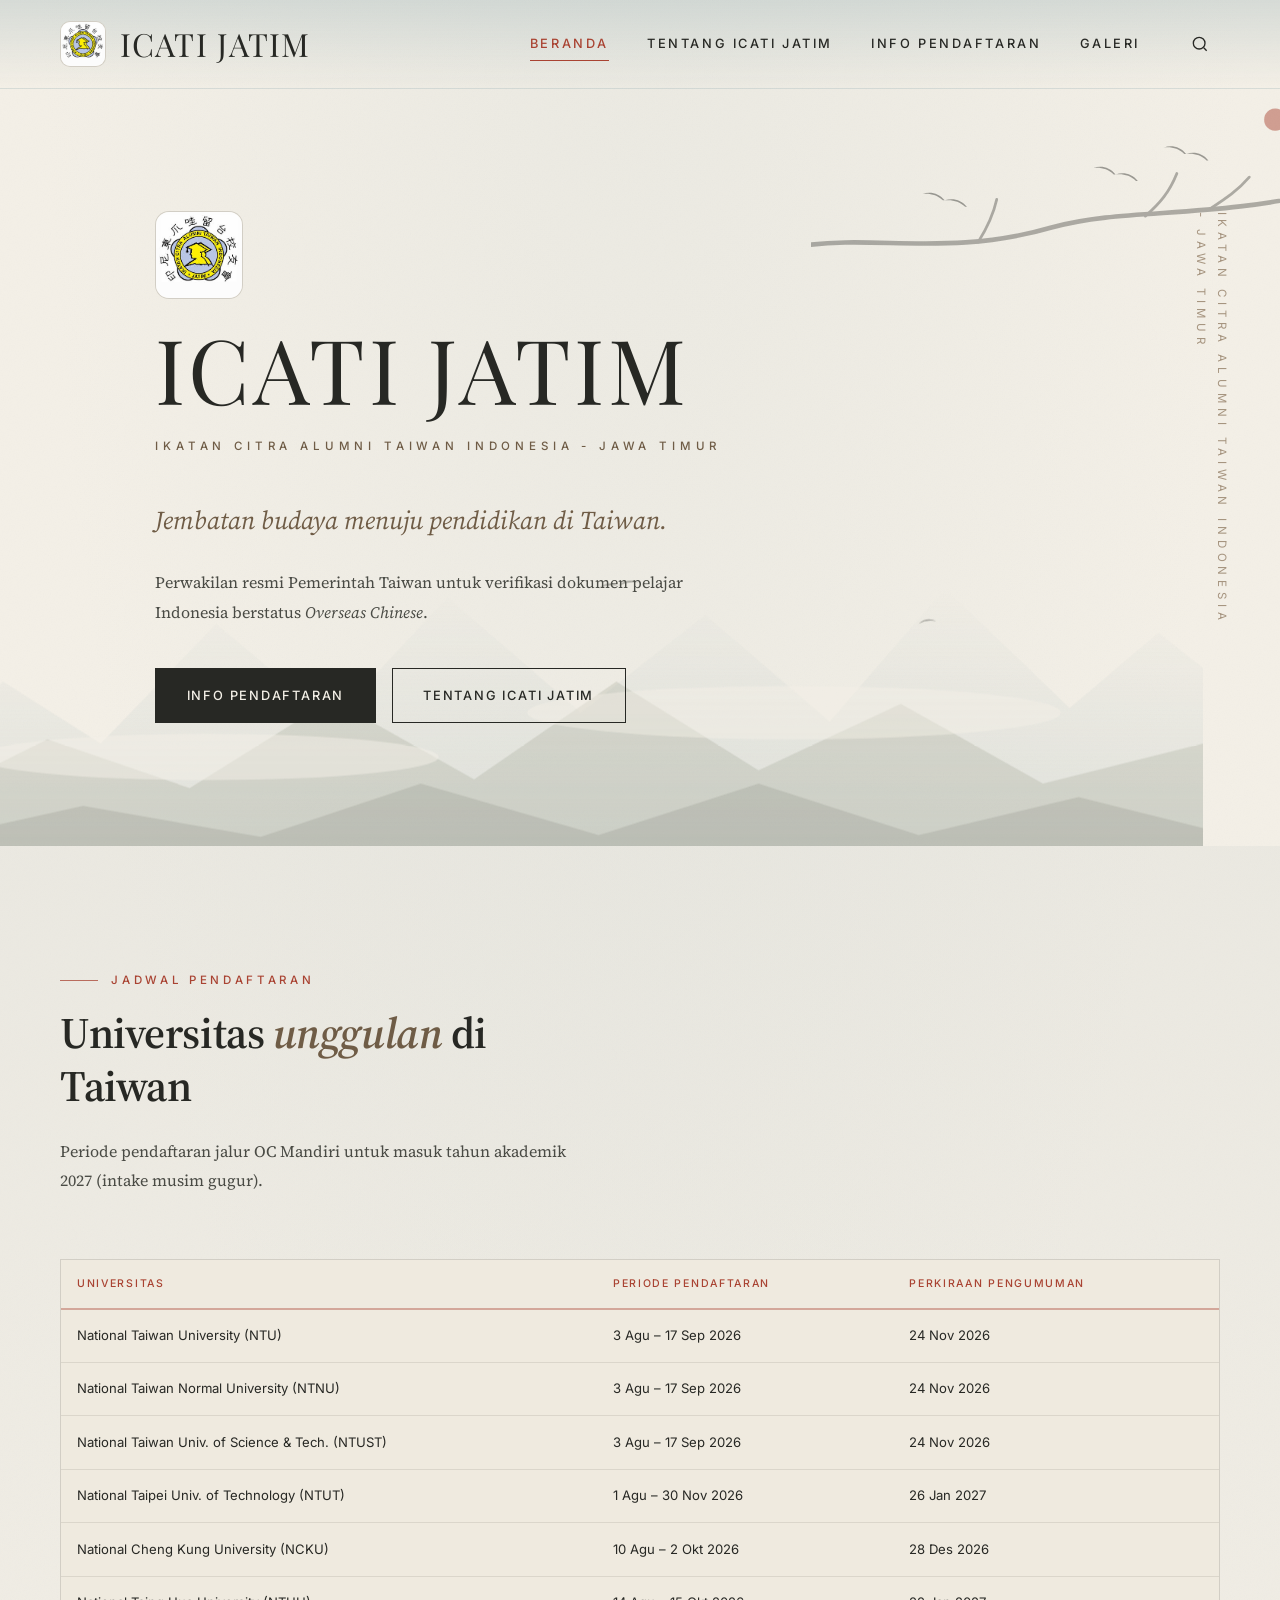
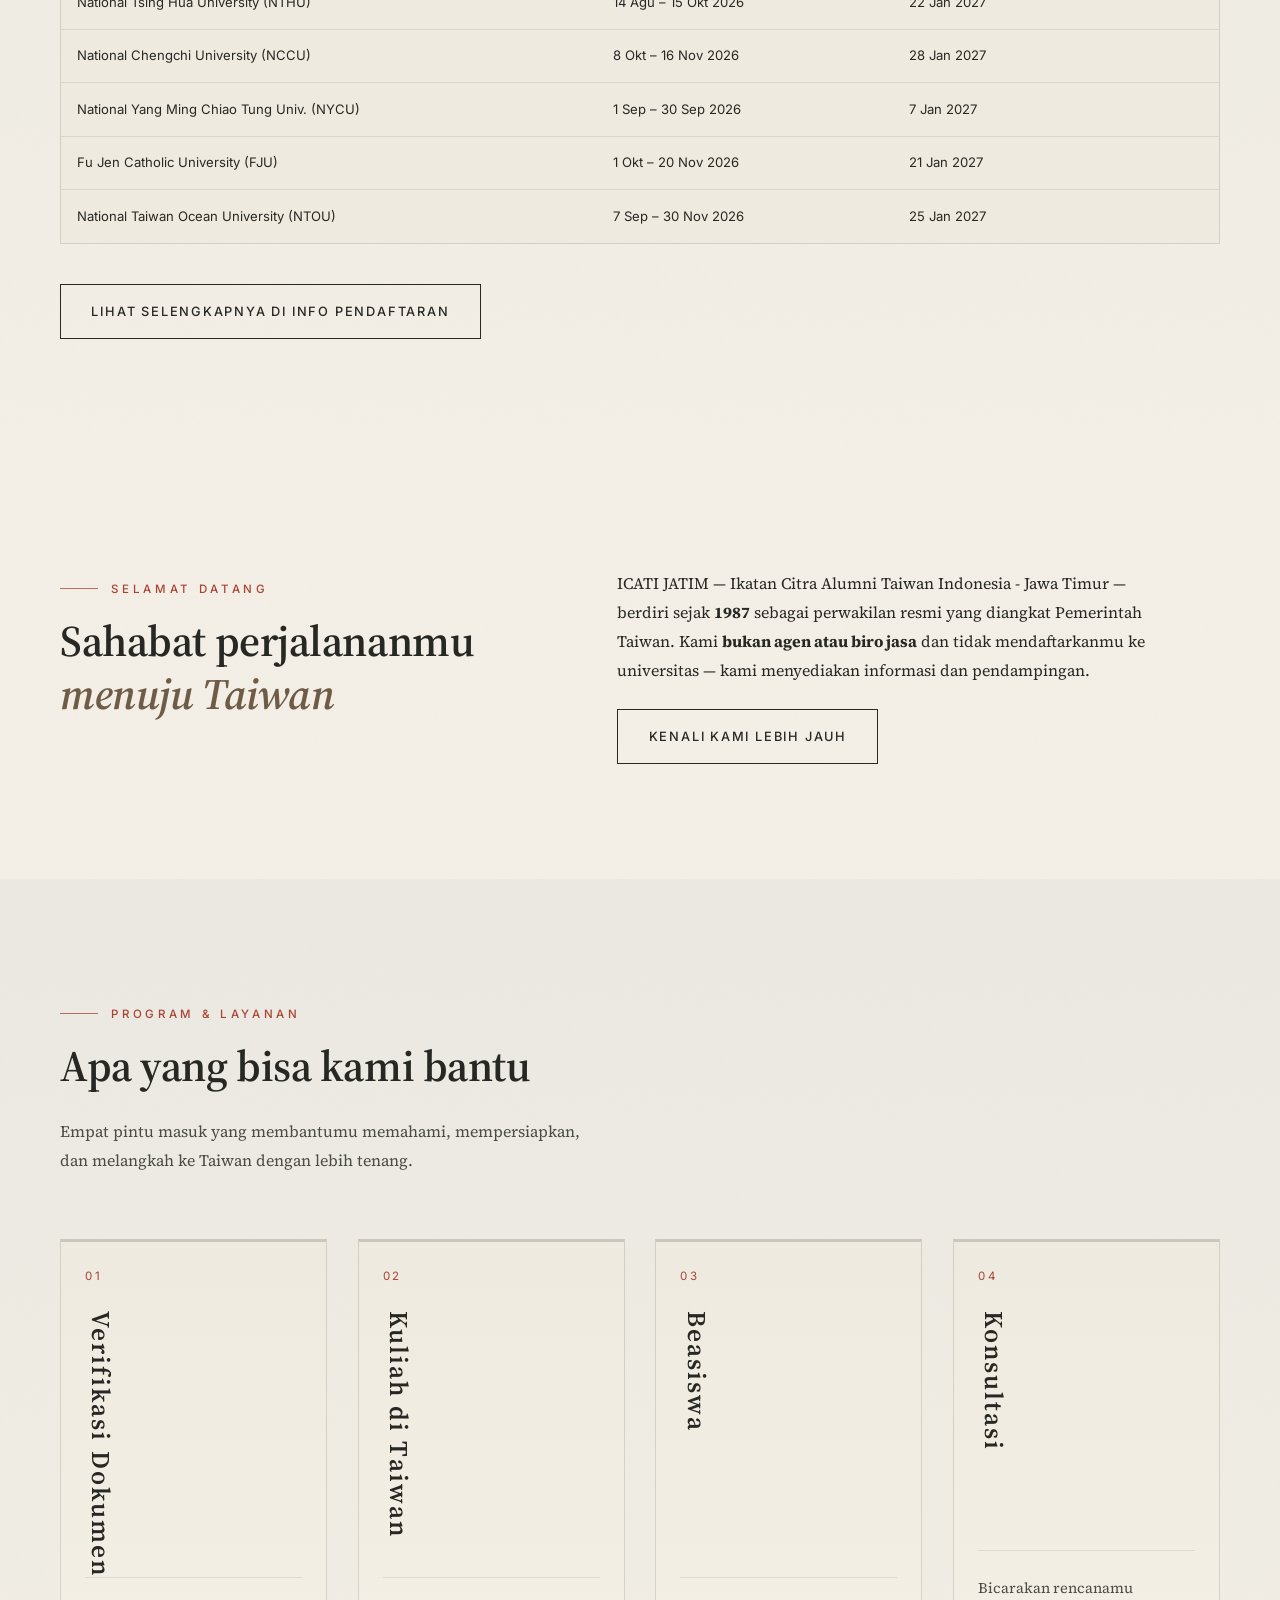
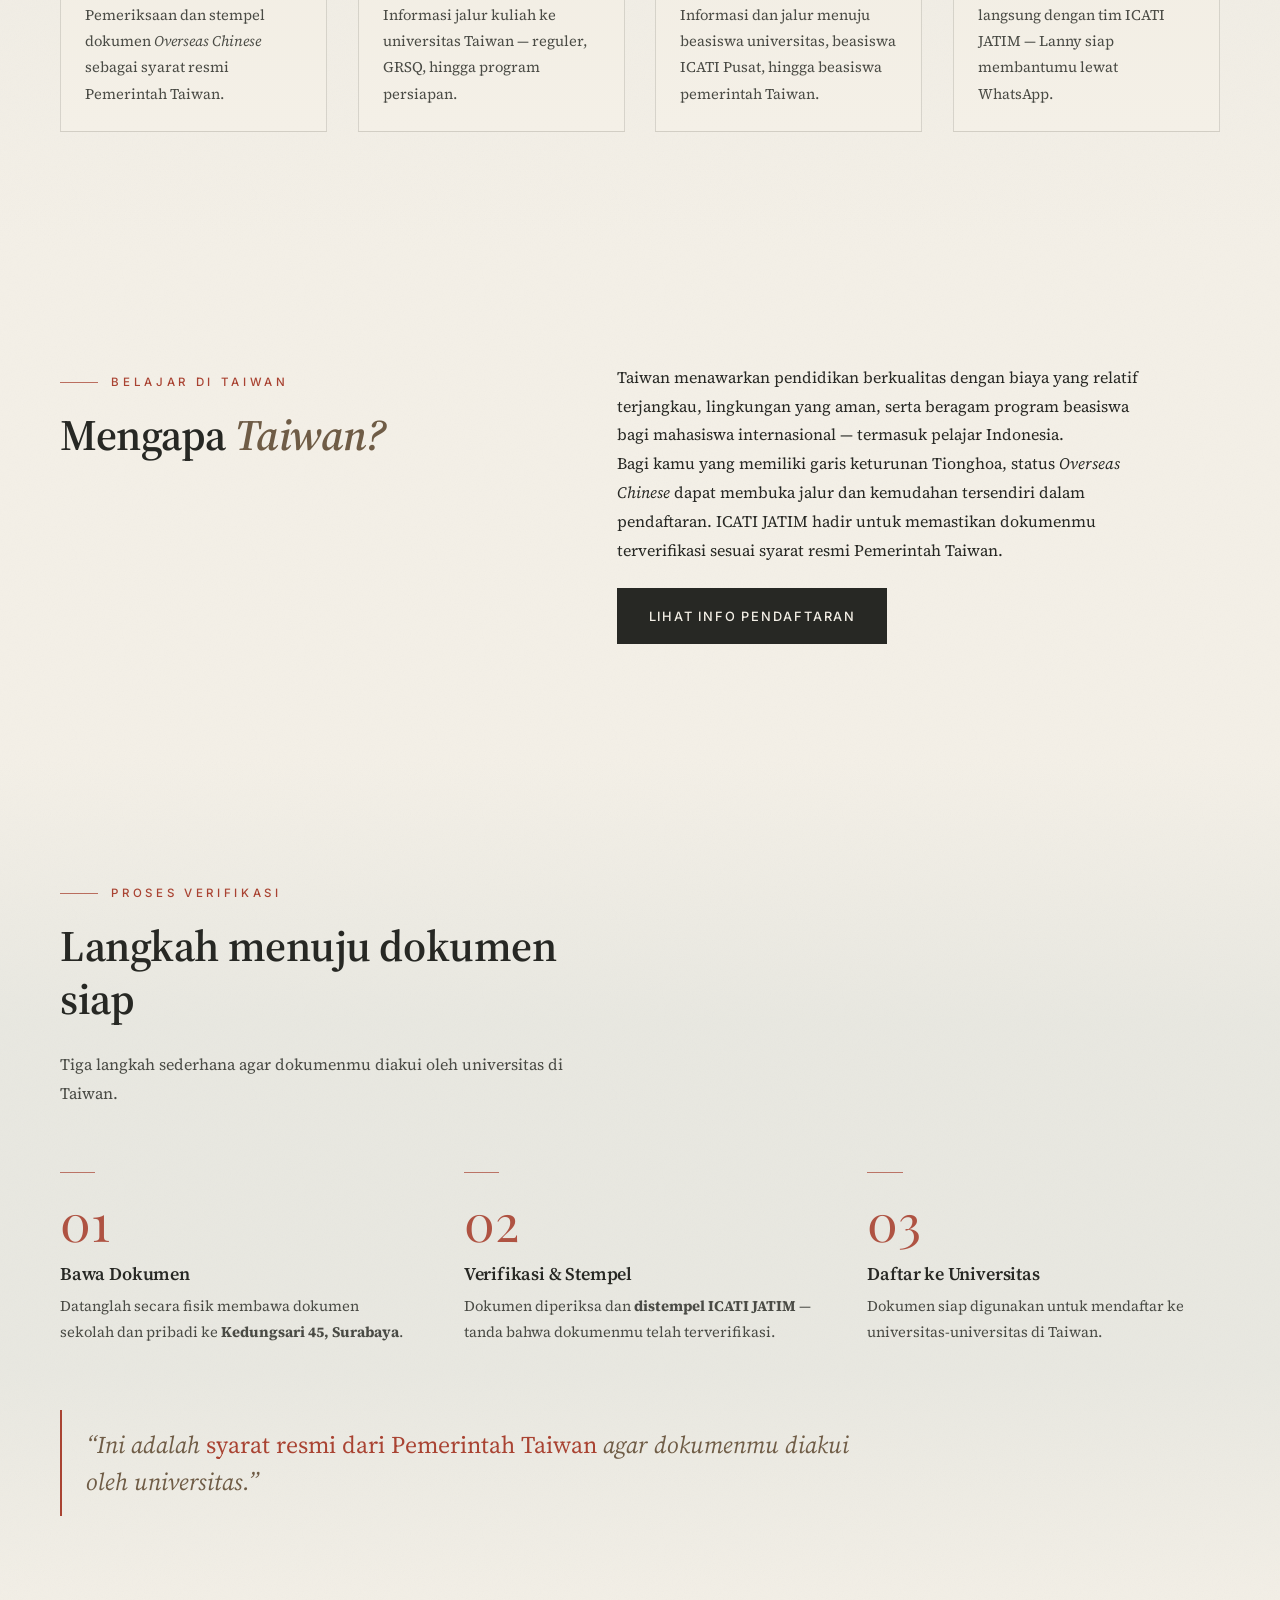
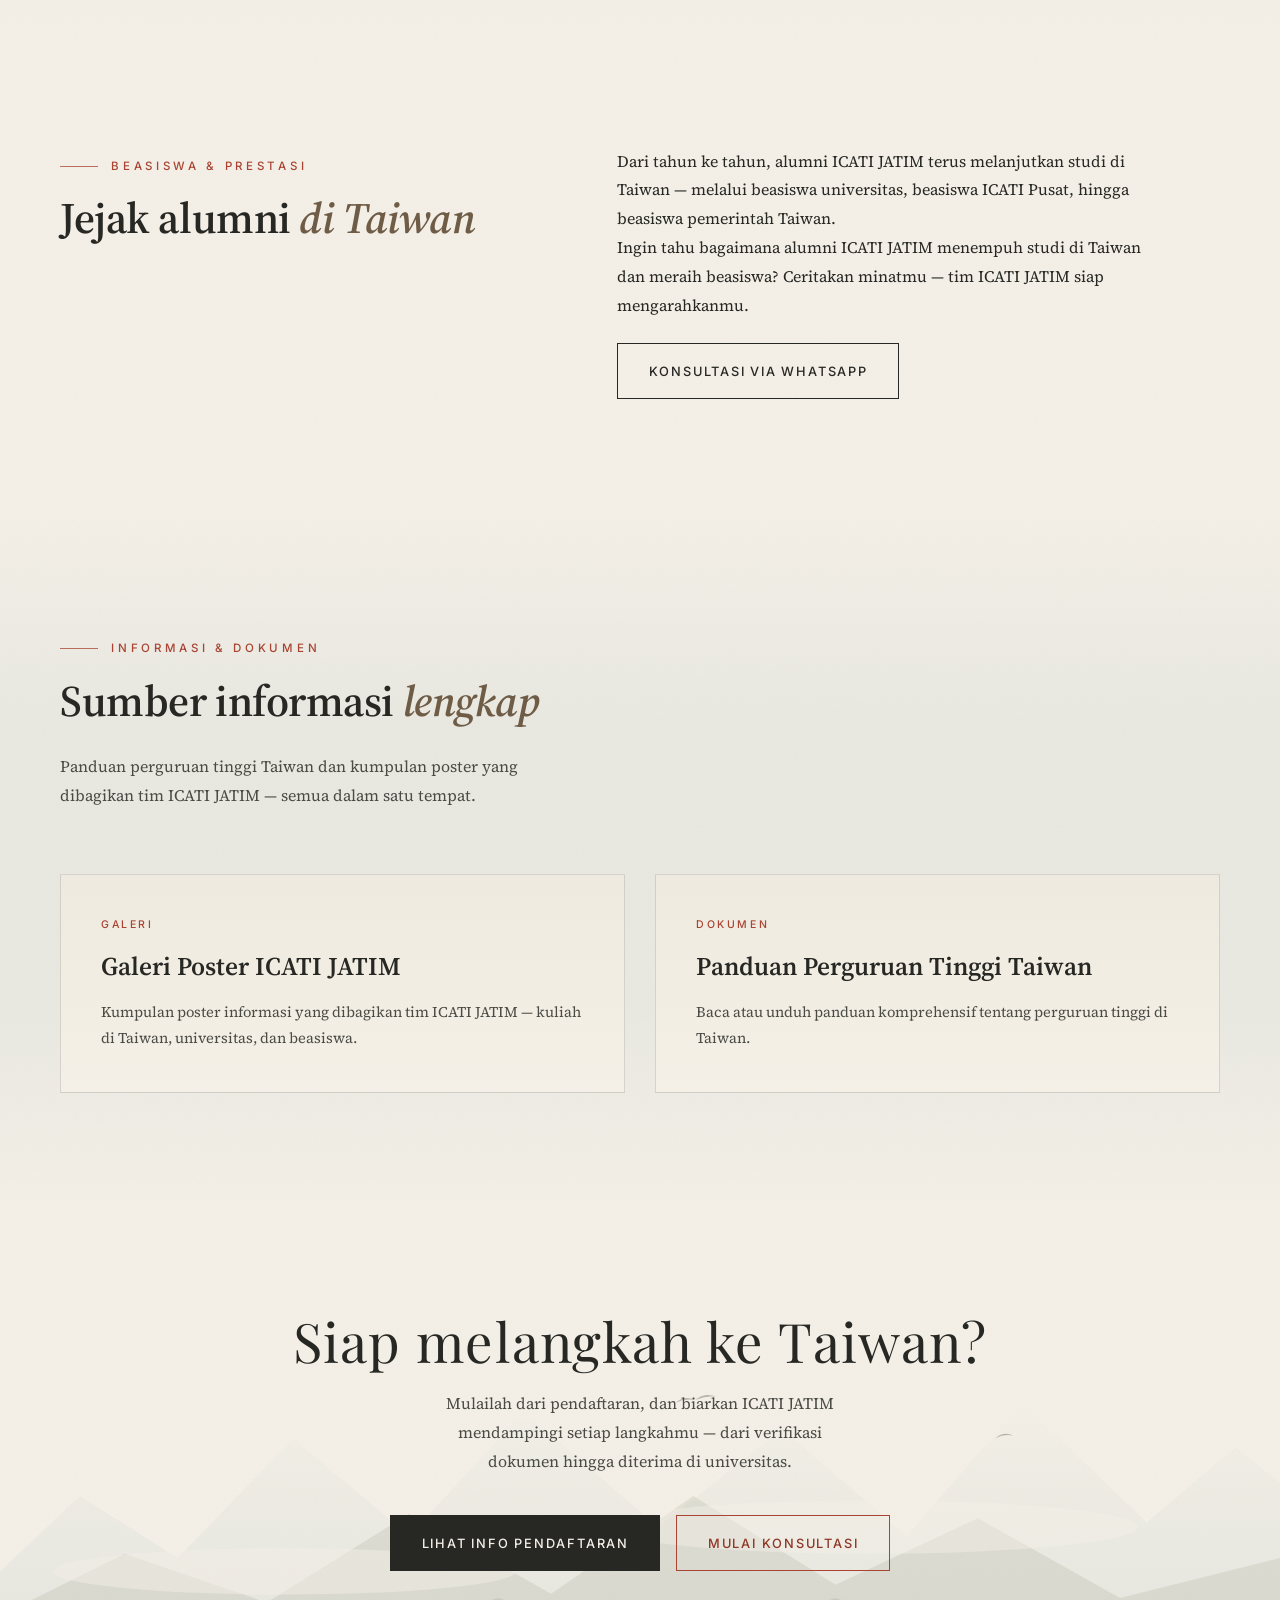
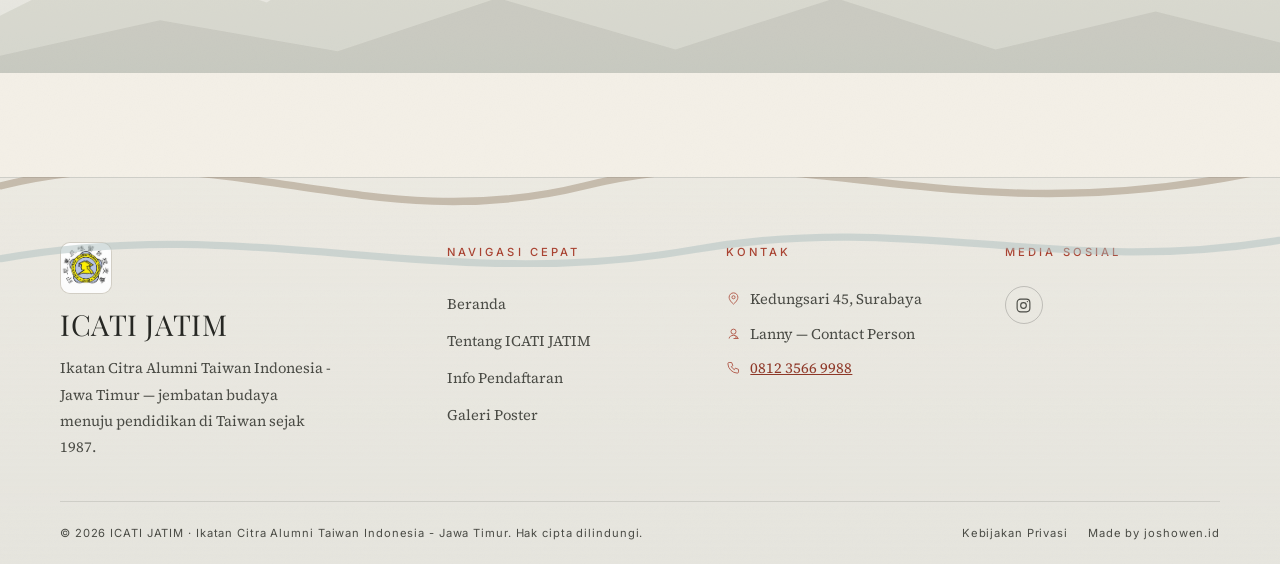
==== commit 2b463e5c: "Update website" ====
--- a/index.html
+++ b/index.html
@@ -233,7 +233,7 @@
           <a class="scroll-card reveal reveal--delay-2" href="pendaftaran.html">
             <p class="scroll-card__index">03</p>
             <h3 class="scroll-card__title">Beasiswa</h3>
-            <p class="scroll-card__desc">Informasi dan jalur menuju beasiswa universitas, beasiswa ICATI JATIM, hingga beasiswa pemerintah Taiwan.</p>
+            <p class="scroll-card__desc">Informasi dan jalur menuju beasiswa universitas, beasiswa ICATI Pusat, hingga beasiswa pemerintah Taiwan.</p>
             <img class="scroll-card__seal" src="assets/img/stamp.png?v=3" alt="" aria-hidden="true">
           </a>
 
@@ -303,7 +303,7 @@
           <h2 class="section__title" id="prestasi-title">Jejak alumni <em>di Taiwan</em></h2>
         </div>
         <div class="section-duo__body reveal reveal--delay-1">
-          <p>Dari tahun ke tahun, alumni ICATI JATIM terus melanjutkan studi di Taiwan — melalui beasiswa universitas, beasiswa ICATI JATIM, hingga beasiswa pemerintah Taiwan.</p>
+          <p>Dari tahun ke tahun, alumni ICATI JATIM terus melanjutkan studi di Taiwan — melalui beasiswa universitas, beasiswa ICATI Pusat, hingga beasiswa pemerintah Taiwan.</p>
           <p>Ingin tahu bagaimana alumni ICATI JATIM menempuh studi di Taiwan dan meraih beasiswa? Ceritakan minatmu — tim ICATI JATIM siap mengarahkanmu.</p>
           <a class="btn" href="https://wa.me/6281235669988" target="_blank" rel="noopener">Konsultasi via WhatsApp</a>
         </div>
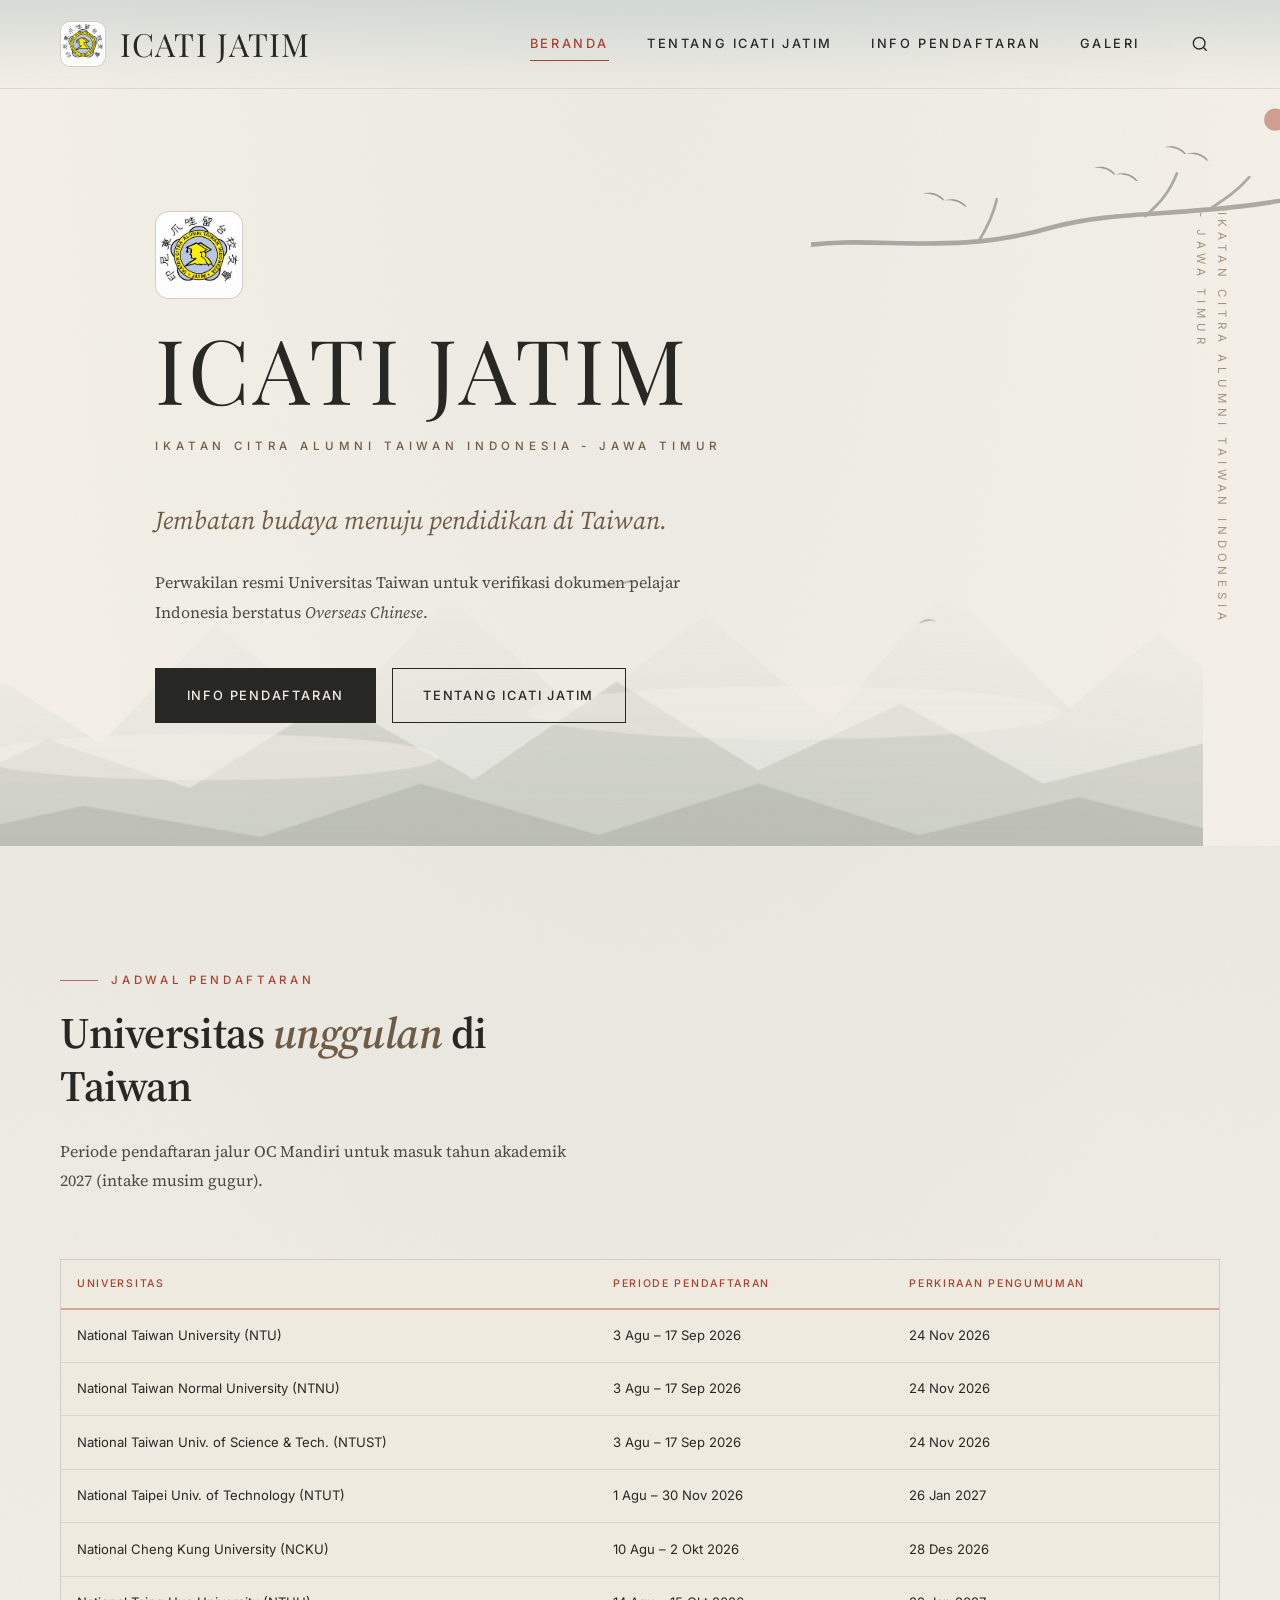
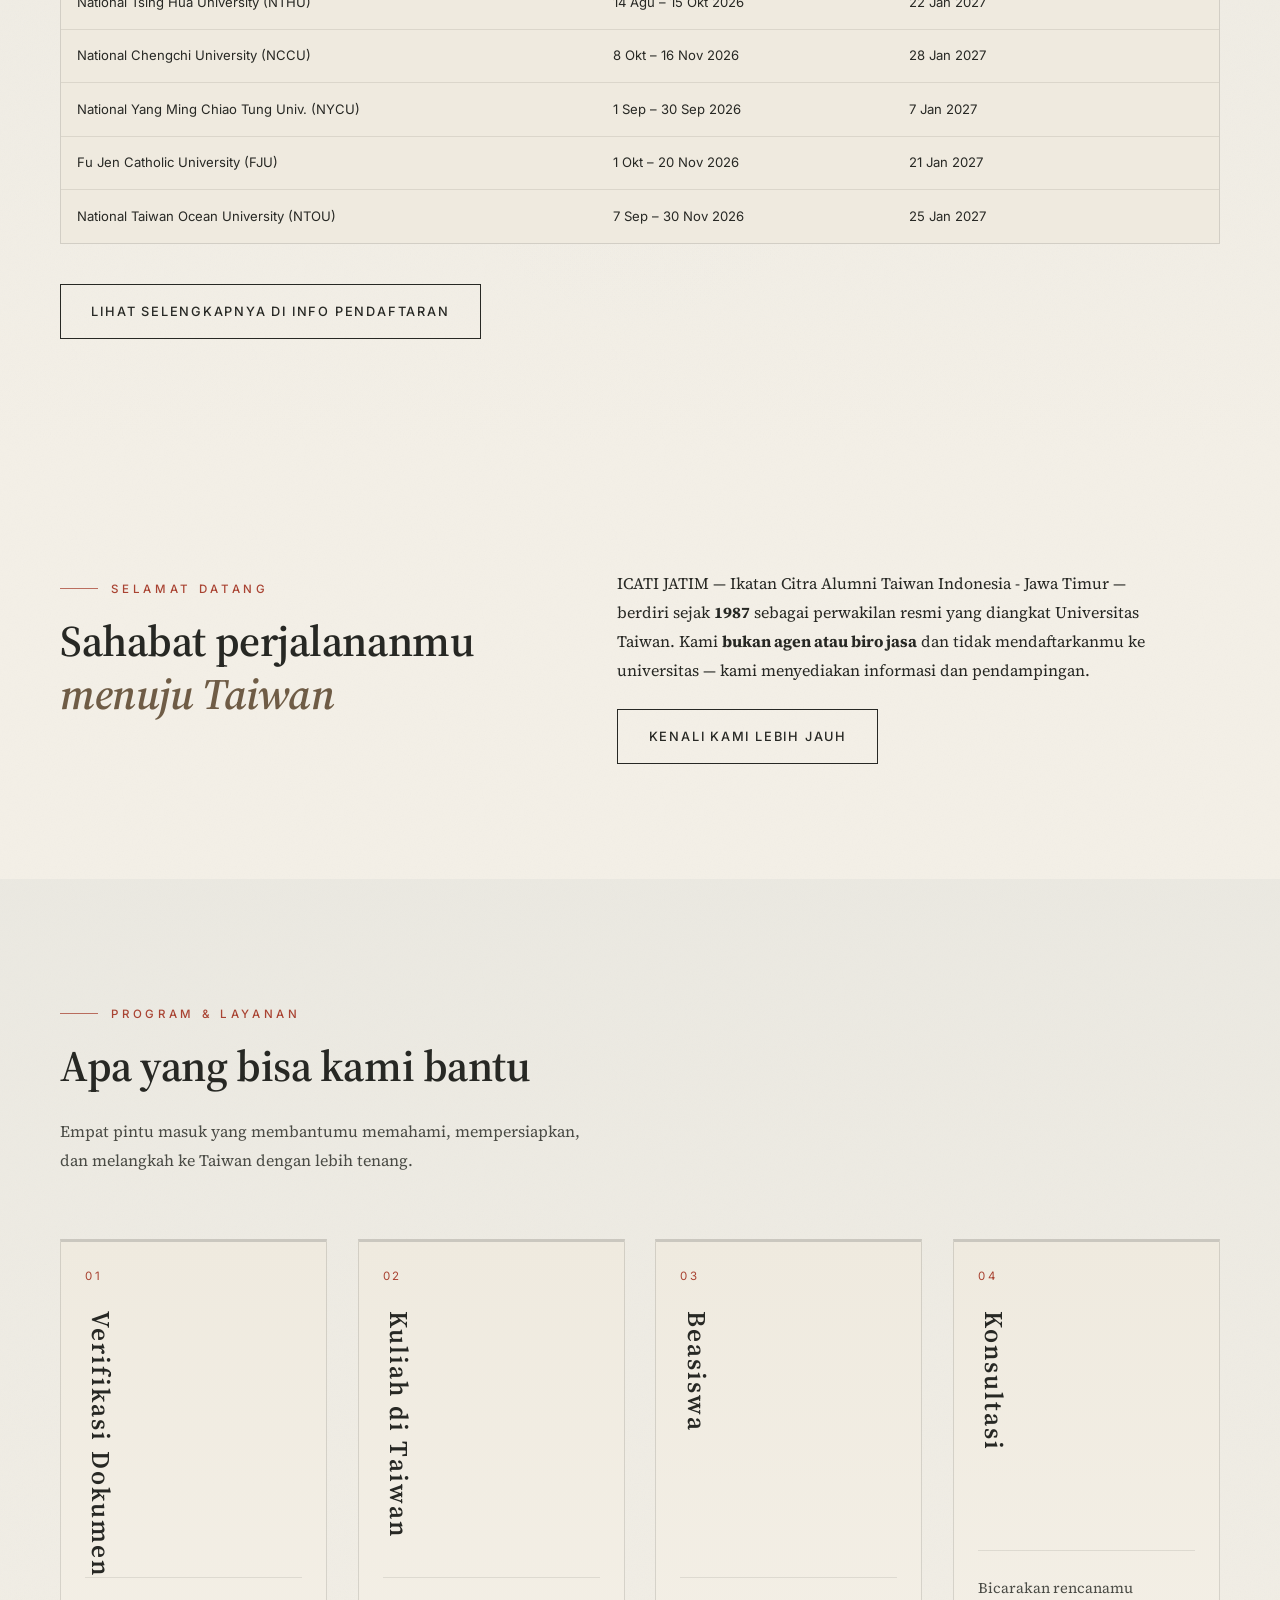
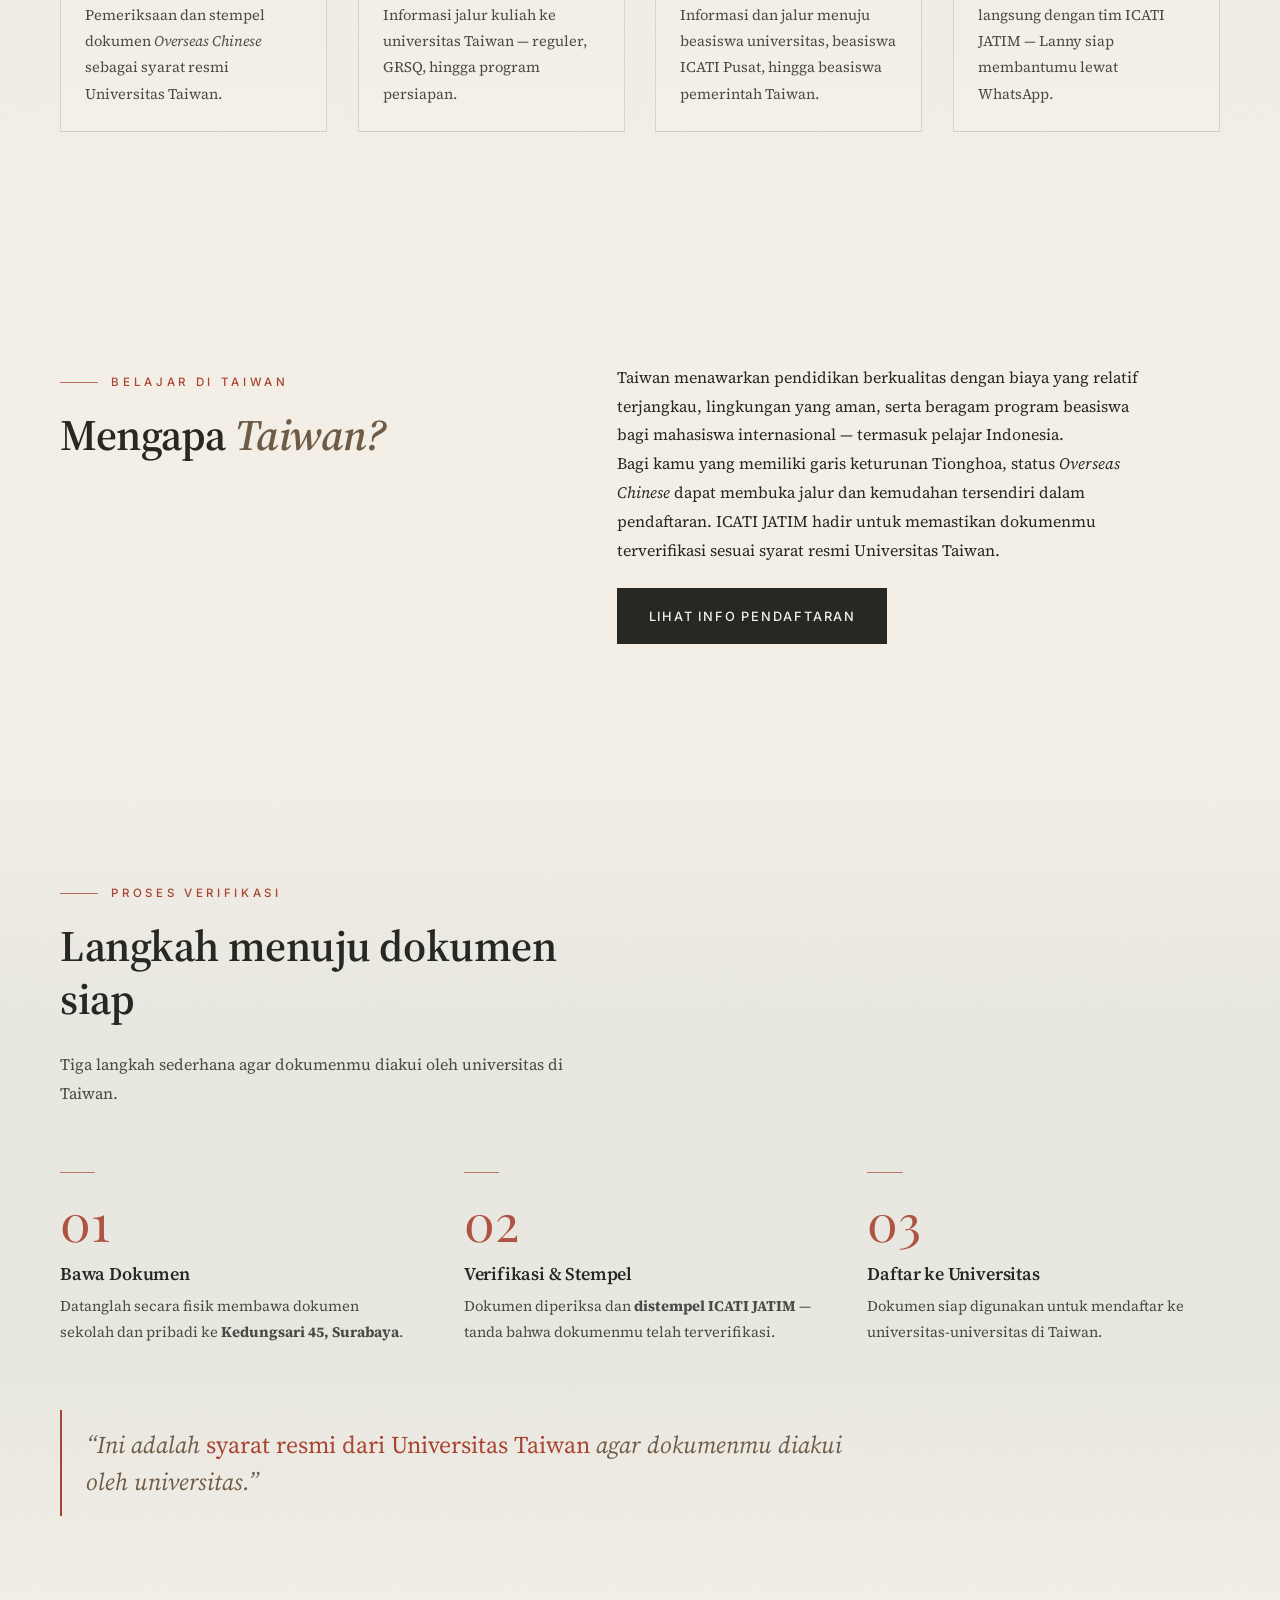
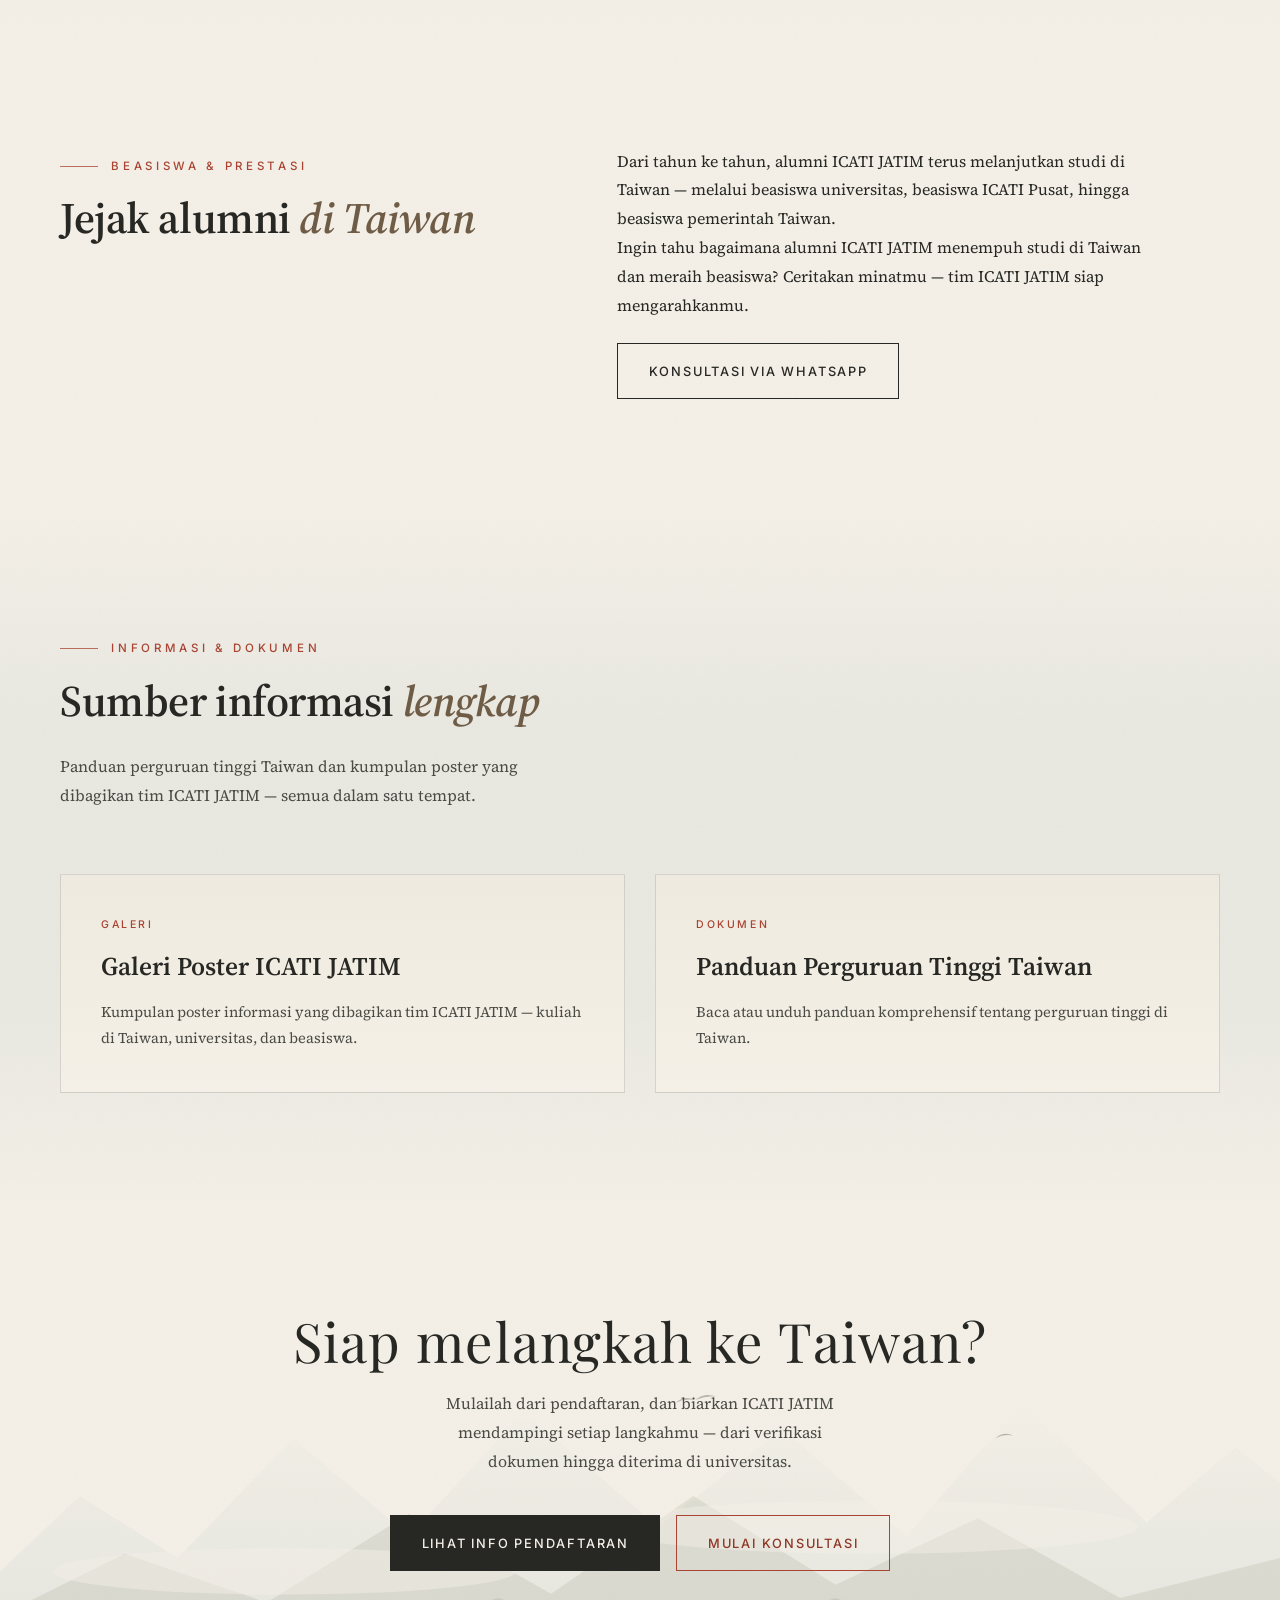
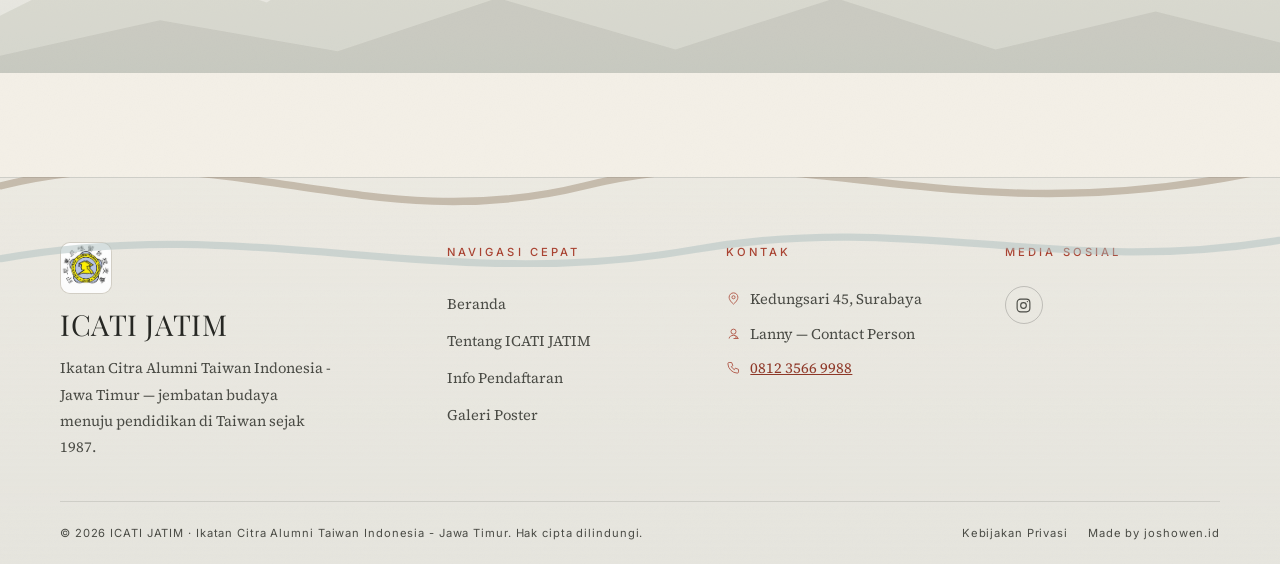
==== commit 67ac6973: "Update website" ====
--- a/index.html
+++ b/index.html
@@ -4,7 +4,7 @@
   <meta charset="UTF-8">
   <meta name="viewport" content="width=device-width, initial-scale=1.0">
   <title>ICATI JATIM — Beranda | Ikatan Citra Alumni Taiwan Indonesia - Jawa Timur</title>
-  <meta name="description" content="ICATI JATIM — Ikatan Citra Alumni Taiwan Indonesia - Jawa Timur. Perwakilan resmi yang ditunjuk Pemerintah Taiwan untuk membantu verifikasi dokumen pelajar Indonesia yang ingin kuliah di Taiwan. Pendaftaran, beasiswa, dan informasi kuliah di Taiwan.">
+  <meta name="description" content="ICATI JATIM — Ikatan Citra Alumni Taiwan Indonesia - Jawa Timur. Perwakilan resmi yang ditunjuk Universitas Taiwan untuk membantu verifikasi dokumen pelajar Indonesia yang ingin kuliah di Taiwan. Pendaftaran, beasiswa, dan informasi kuliah di Taiwan.">
   <meta property="og:title" content="ICATI JATIM — Ikatan Citra Alumni Taiwan Indonesia - Jawa Timur">
   <meta property="og:description" content="Jembatan budaya menuju pendidikan di Taiwan. Verifikasi dokumen, pendaftaran kuliah, dan beasiswa untuk pelajar Indonesia.">
   <meta property="og:type" content="website">
@@ -17,7 +17,7 @@
     "name": "ICATI JATIM — Ikatan Citra Alumni Taiwan Indonesia - Jawa Timur",
     "alternateName": "ICATI JATIM",
     "foundingDate": "1987",
-    "description": "Perwakilan resmi yang ditunjuk Pemerintah Taiwan untuk memverifikasi dokumen pelajar Indonesia berstatus Overseas Chinese.",
+    "description": "Perwakilan resmi yang ditunjuk Universitas Taiwan untuk memverifikasi dokumen pelajar Indonesia berstatus Overseas Chinese.",
     "address": {
       "@type": "PostalAddress",
       "streetAddress": "Kedungsari 45",
@@ -106,7 +106,7 @@
         <h1 class="hero__title font-brush reveal reveal--delay-1">ICATI JATIM</h1>
         <p class="hero__title-sub reveal reveal--delay-1">Ikatan Citra Alumni Taiwan Indonesia - Jawa Timur</p>
         <p class="hero__tagline reveal reveal--delay-2">Jembatan budaya menuju pendidikan di Taiwan.</p>
-        <p class="hero__intro reveal reveal--delay-2">Perwakilan resmi Pemerintah Taiwan untuk verifikasi dokumen pelajar Indonesia berstatus <em>Overseas Chinese</em>.</p>
+        <p class="hero__intro reveal reveal--delay-2">Perwakilan resmi Universitas Taiwan untuk verifikasi dokumen pelajar Indonesia berstatus <em>Overseas Chinese</em>.</p>
         <div class="hero__actions reveal reveal--delay-3">
           <a class="btn btn--primary" href="pendaftaran.html">Info Pendaftaran</a>
           <a class="btn btn--ghost" href="tentang.html">Tentang ICATI JATIM</a>
@@ -200,7 +200,7 @@
           <h2 class="section__title" id="sambutan-title">Sahabat perjalananmu <em>menuju Taiwan</em></h2>
         </div>
         <div class="section-duo__body reveal reveal--delay-1">
-          <p>ICATI JATIM — Ikatan Citra Alumni Taiwan Indonesia - Jawa Timur — berdiri sejak <strong>1987</strong> sebagai perwakilan resmi yang diangkat Pemerintah Taiwan. Kami <strong>bukan agen atau biro jasa</strong> dan tidak mendaftarkanmu ke universitas — kami menyediakan informasi dan pendampingan.</p>
+          <p>ICATI JATIM — Ikatan Citra Alumni Taiwan Indonesia - Jawa Timur — berdiri sejak <strong>1987</strong> sebagai perwakilan resmi yang diangkat Universitas Taiwan. Kami <strong>bukan agen atau biro jasa</strong> dan tidak mendaftarkanmu ke universitas — kami menyediakan informasi dan pendampingan.</p>
           <a class="btn" href="tentang.html">Kenali Kami Lebih Jauh</a>
         </div>
       </div>
@@ -219,7 +219,7 @@
           <a class="scroll-card reveal" href="tentang.html">
             <p class="scroll-card__index">01</p>
             <h3 class="scroll-card__title">Verifikasi Dokumen</h3>
-            <p class="scroll-card__desc">Pemeriksaan dan stempel dokumen <em>Overseas Chinese</em> sebagai syarat resmi Pemerintah Taiwan.</p>
+            <p class="scroll-card__desc">Pemeriksaan dan stempel dokumen <em>Overseas Chinese</em> sebagai syarat resmi Universitas Taiwan.</p>
             <img class="scroll-card__seal" src="assets/img/stamp.png?v=3" alt="" aria-hidden="true">
           </a>
 
@@ -256,7 +256,7 @@
         </div>
         <div class="section-duo__body reveal reveal--delay-1">
           <p>Taiwan menawarkan pendidikan berkualitas dengan biaya yang relatif terjangkau, lingkungan yang aman, serta beragam program beasiswa bagi mahasiswa internasional — termasuk pelajar Indonesia.</p>
-          <p>Bagi kamu yang memiliki garis keturunan Tionghoa, status <em>Overseas Chinese</em> dapat membuka jalur dan kemudahan tersendiri dalam pendaftaran. ICATI JATIM hadir untuk memastikan dokumenmu terverifikasi sesuai syarat resmi Pemerintah Taiwan.</p>
+          <p>Bagi kamu yang memiliki garis keturunan Tionghoa, status <em>Overseas Chinese</em> dapat membuka jalur dan kemudahan tersendiri dalam pendaftaran. ICATI JATIM hadir untuk memastikan dokumenmu terverifikasi sesuai syarat resmi Universitas Taiwan.</p>
           <a class="btn btn--primary" href="pendaftaran.html">Lihat Info Pendaftaran</a>
         </div>
       </div>
@@ -290,7 +290,7 @@
         </div>
 
         <blockquote class="highlight reveal" style="margin-top:var(--space-5);">
-          “Ini adalah <span class="seal-mark">syarat resmi dari Pemerintah Taiwan</span> agar dokumenmu diakui oleh universitas.”
+          “Ini adalah <span class="seal-mark">syarat resmi dari Universitas Taiwan</span> agar dokumenmu diakui oleh universitas.”
         </blockquote>
       </div>
     </section>
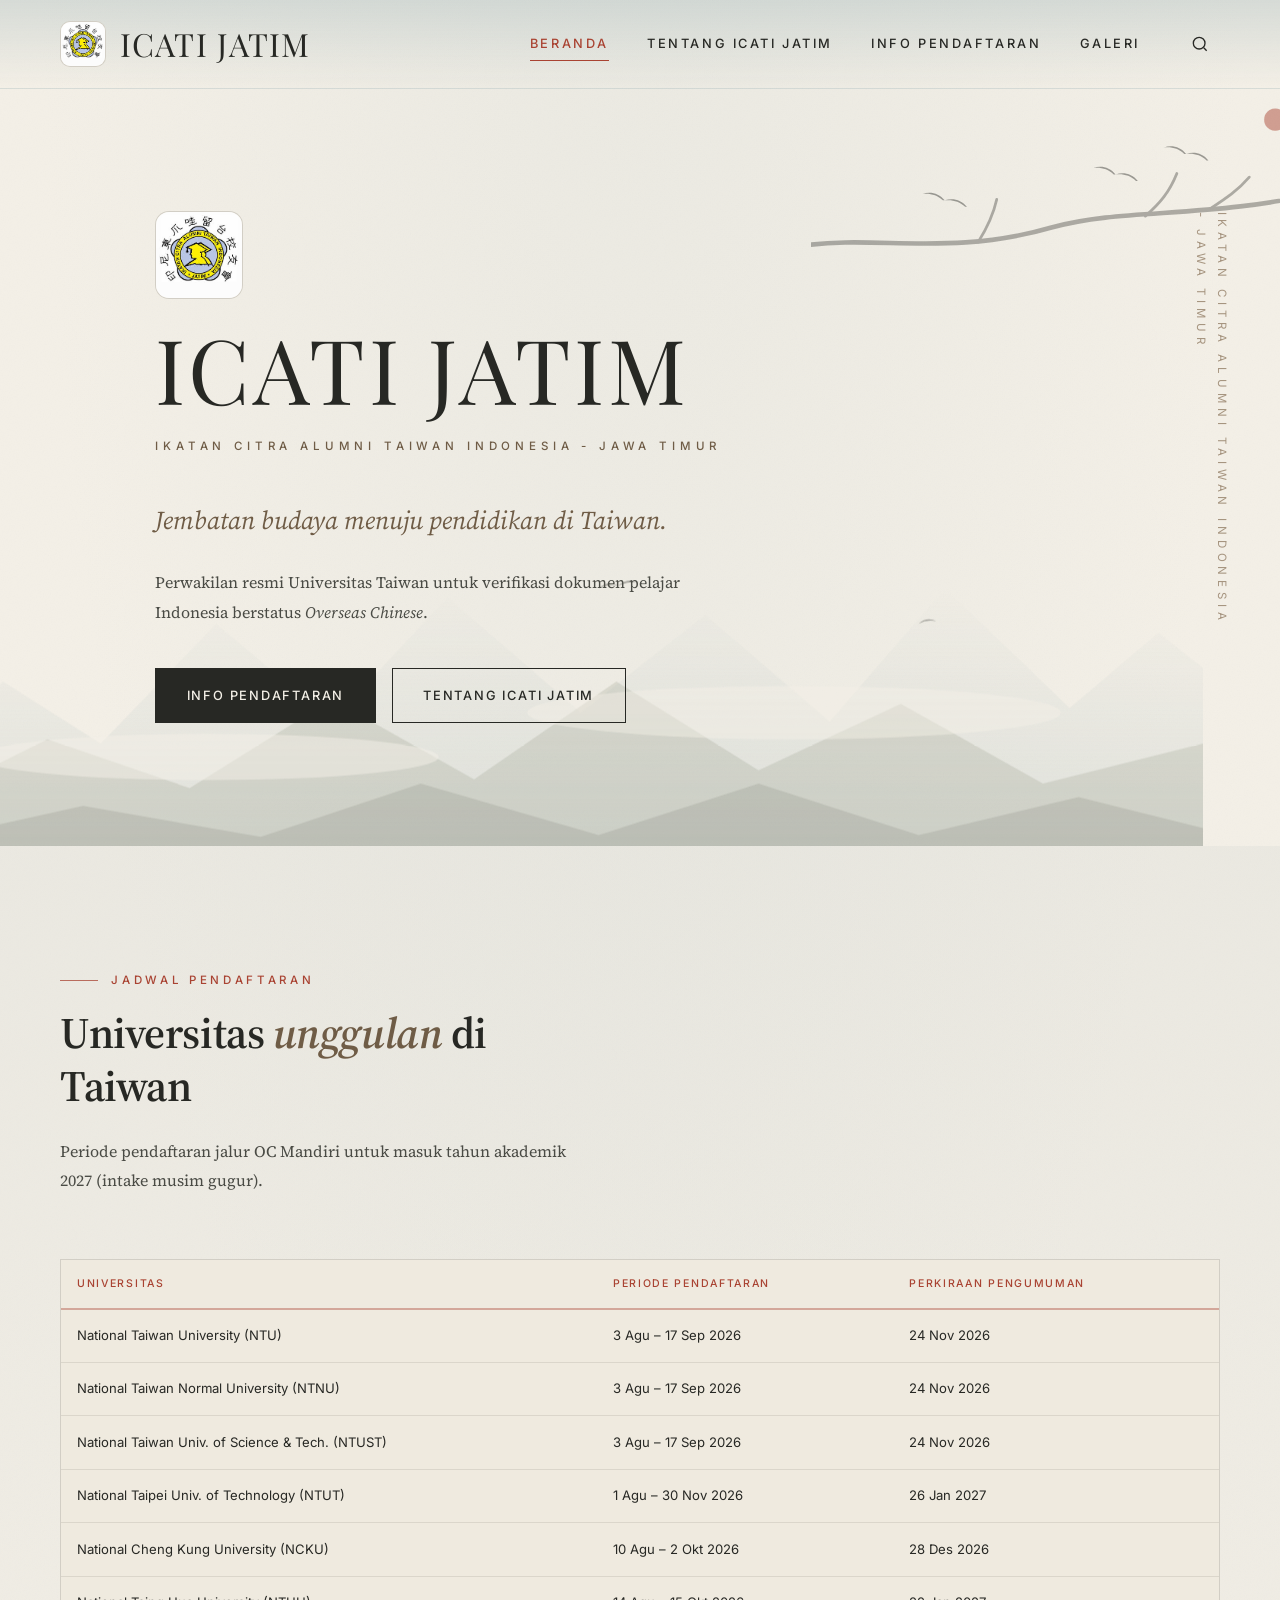
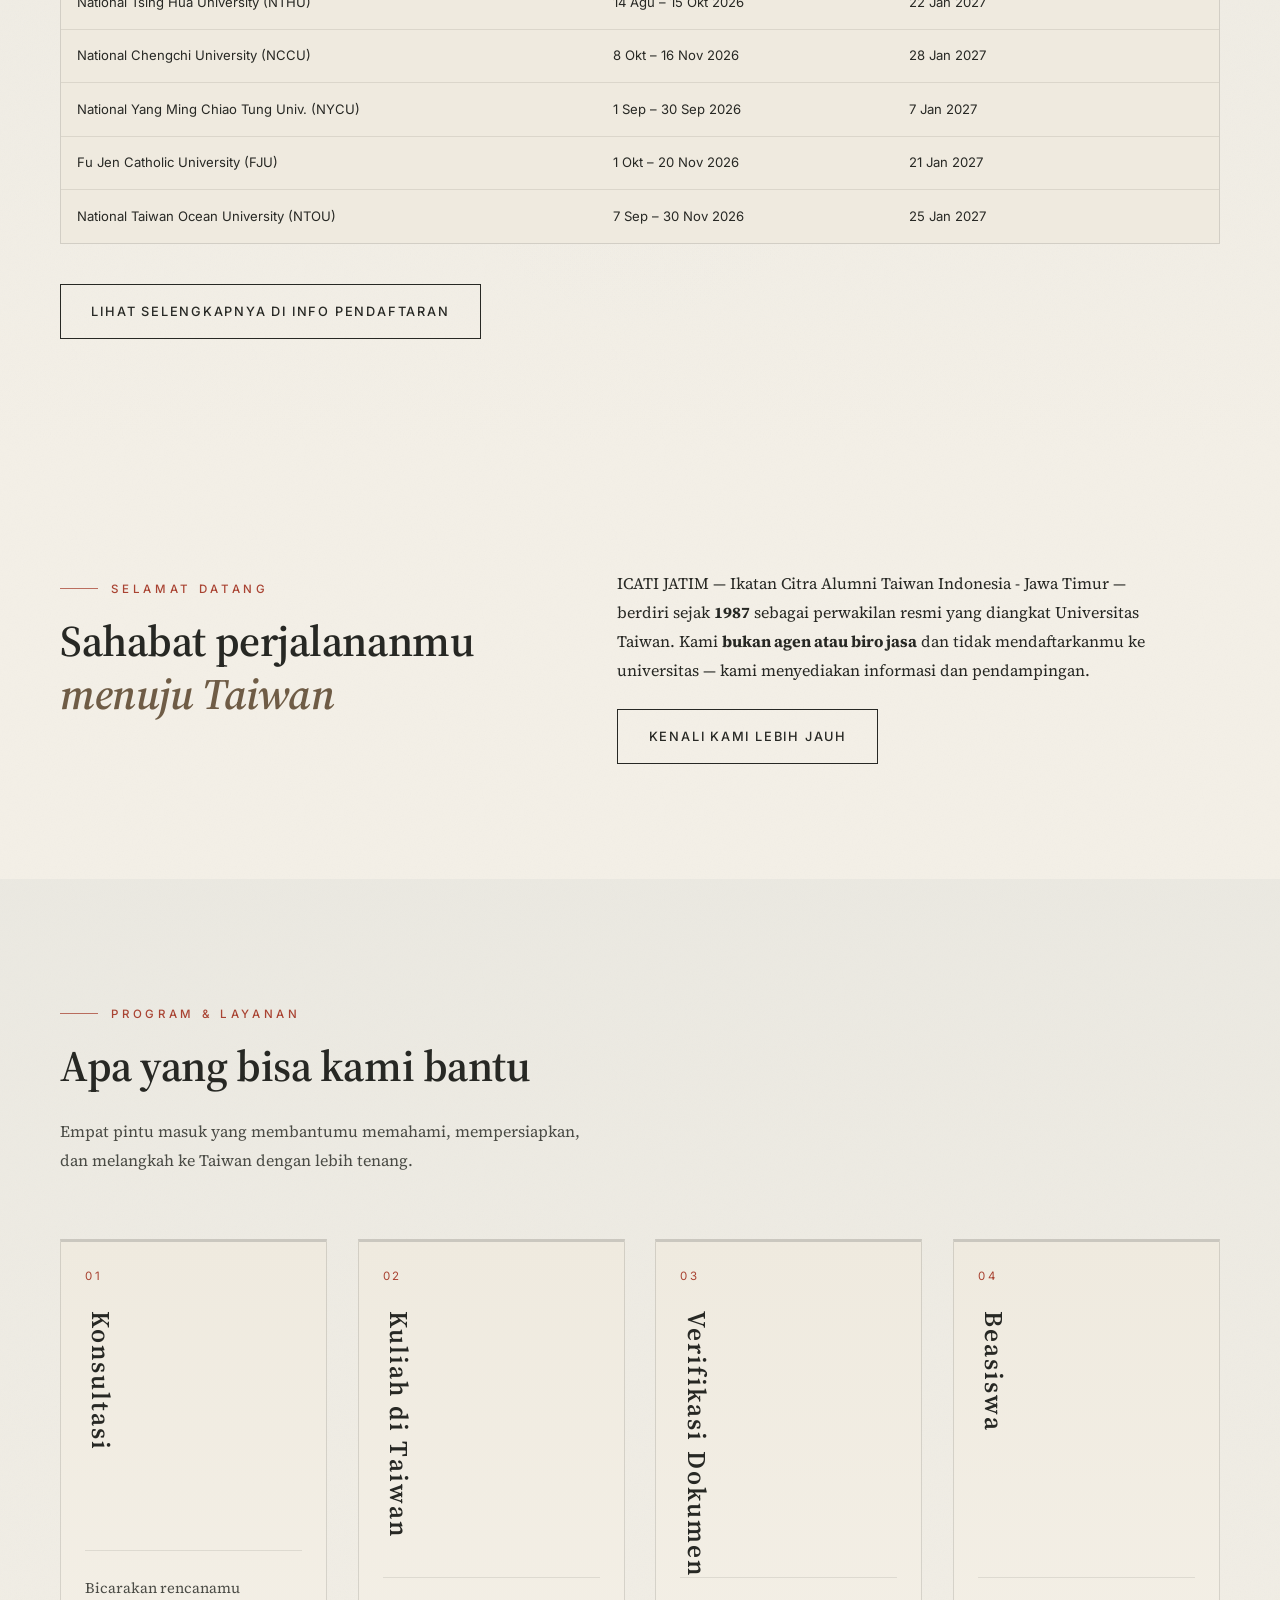
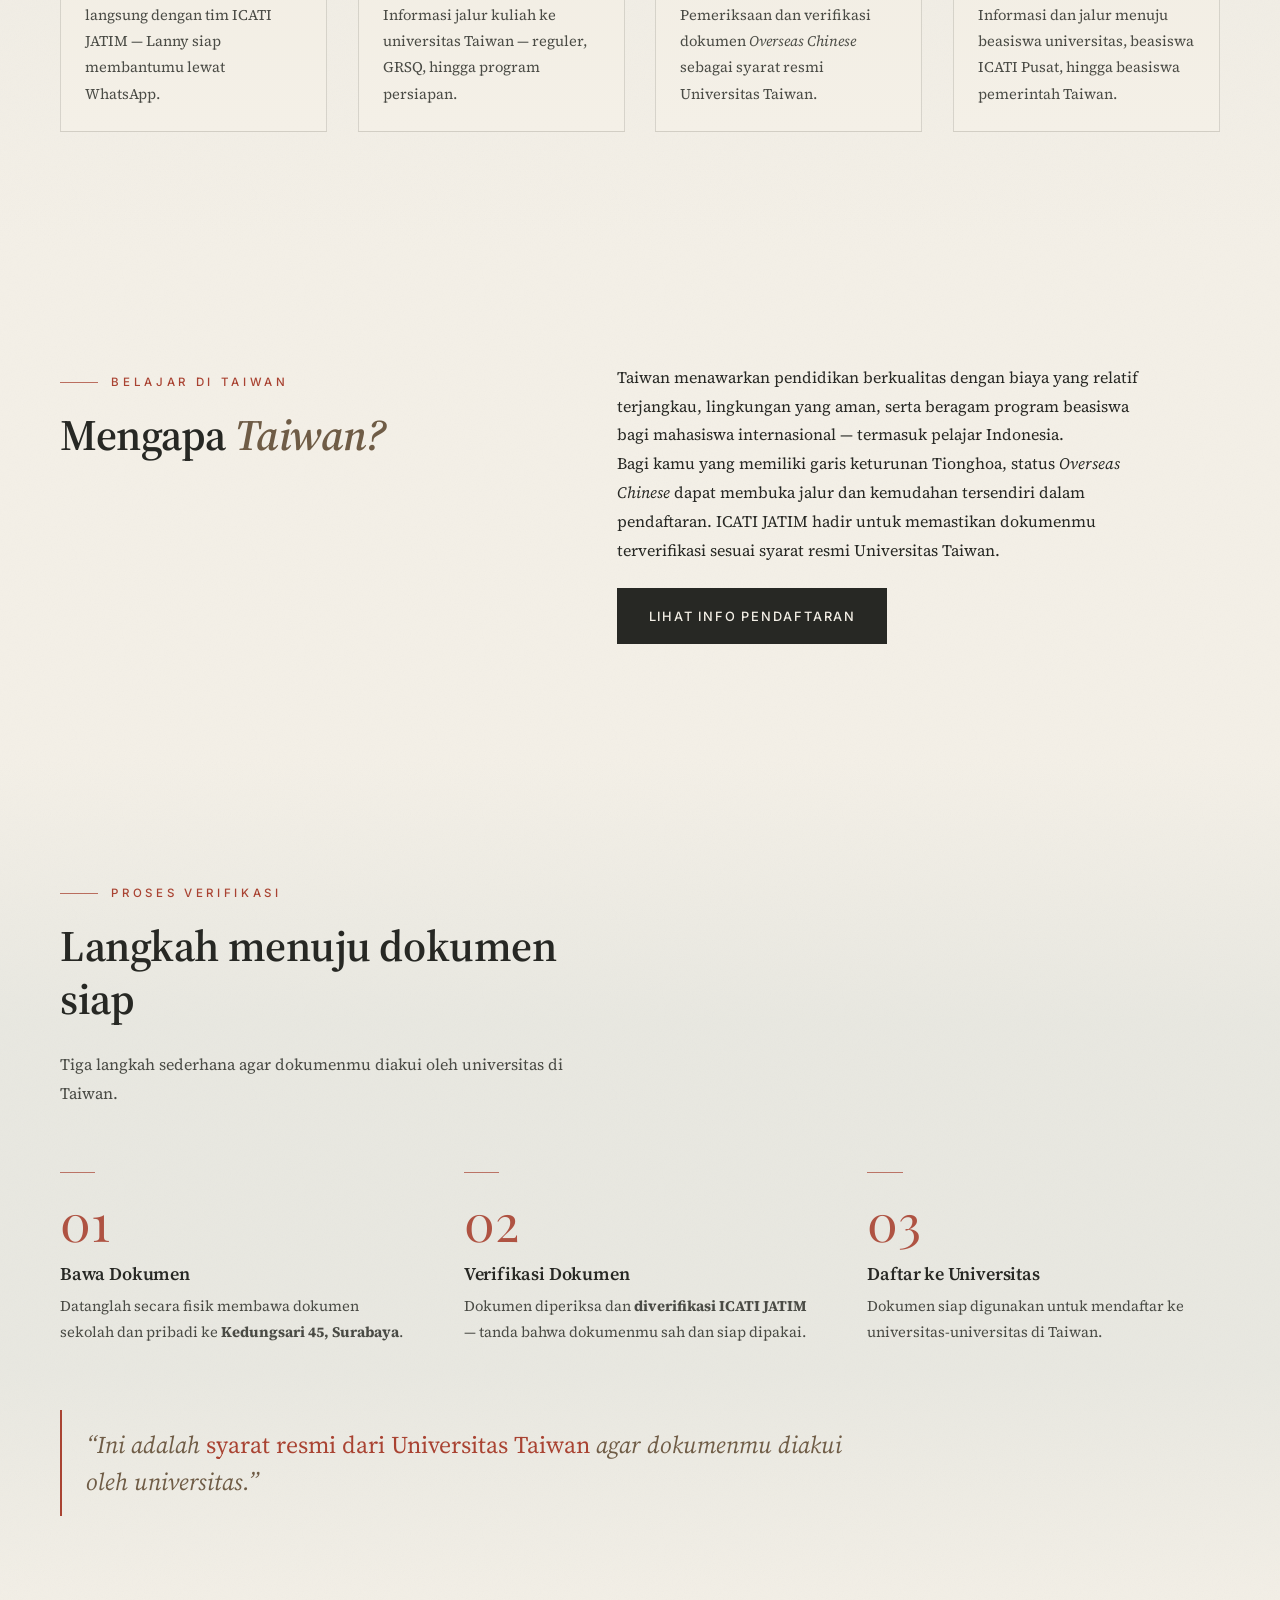
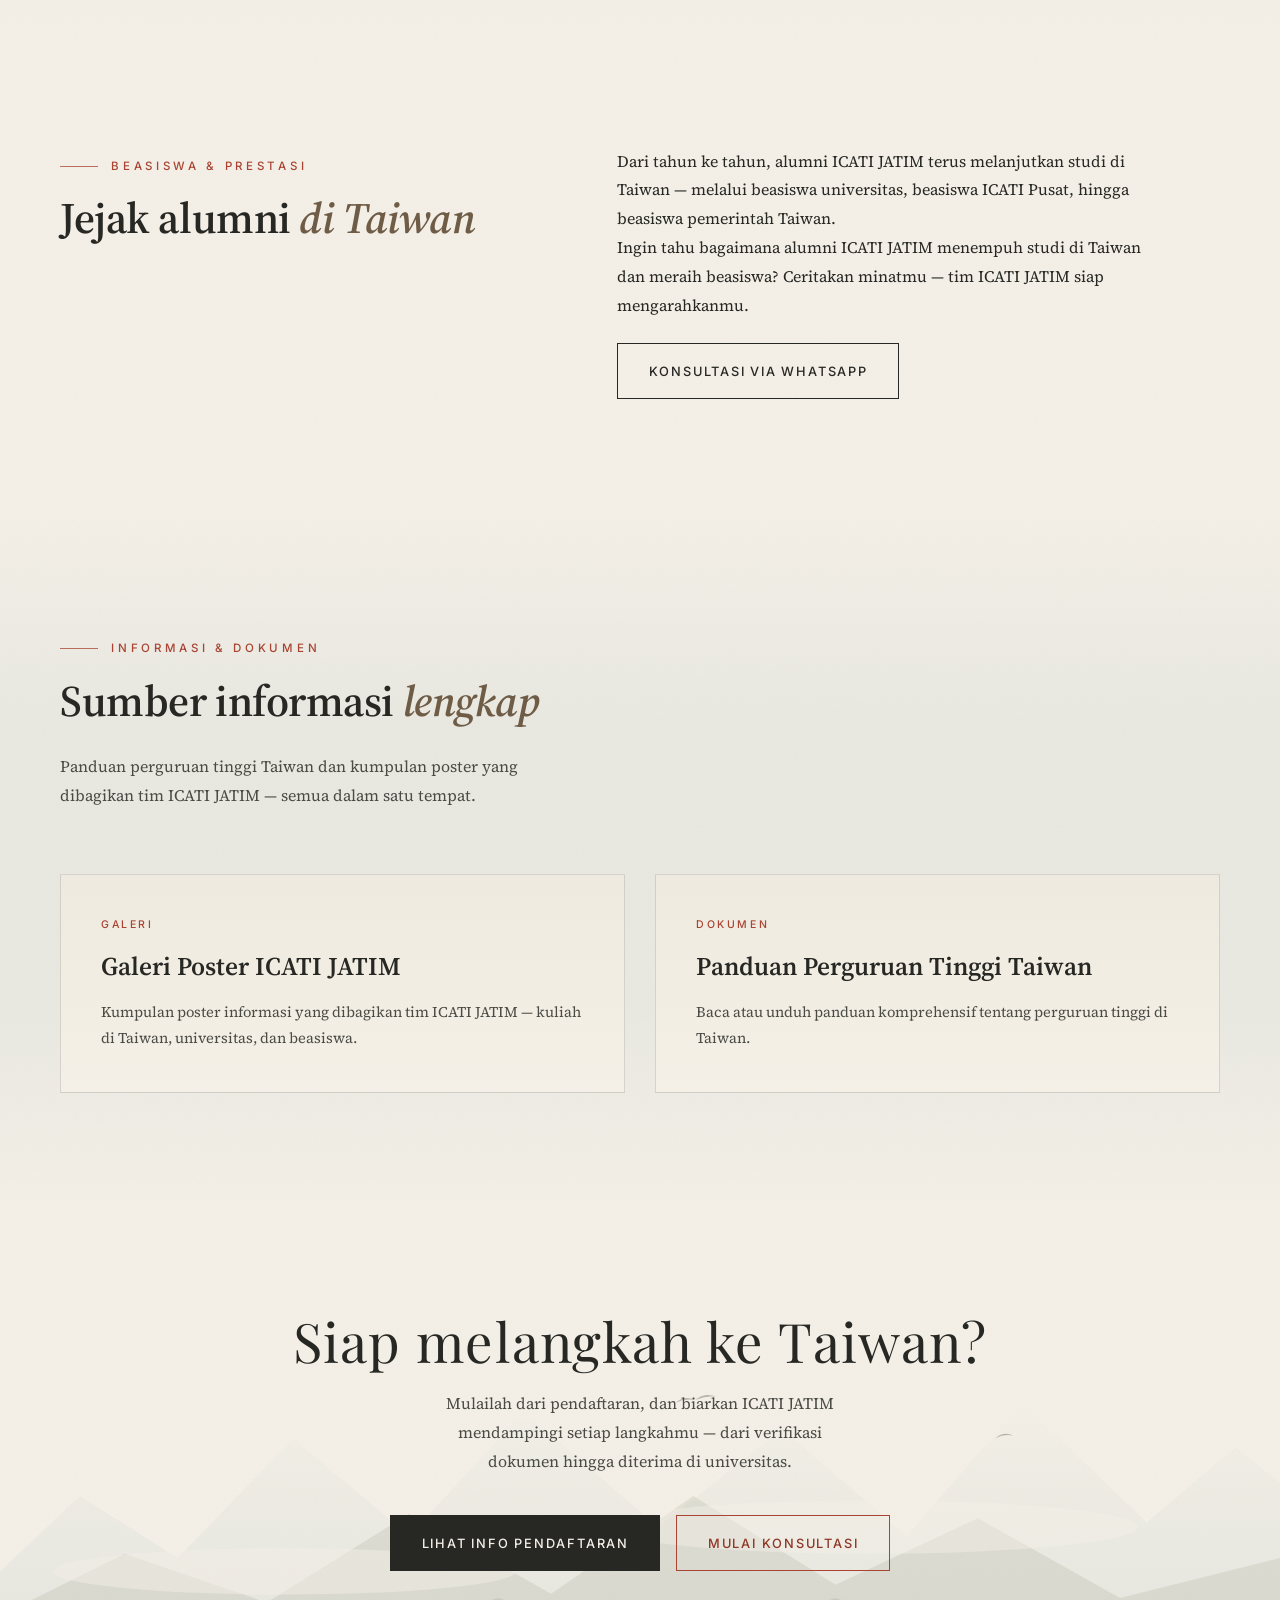
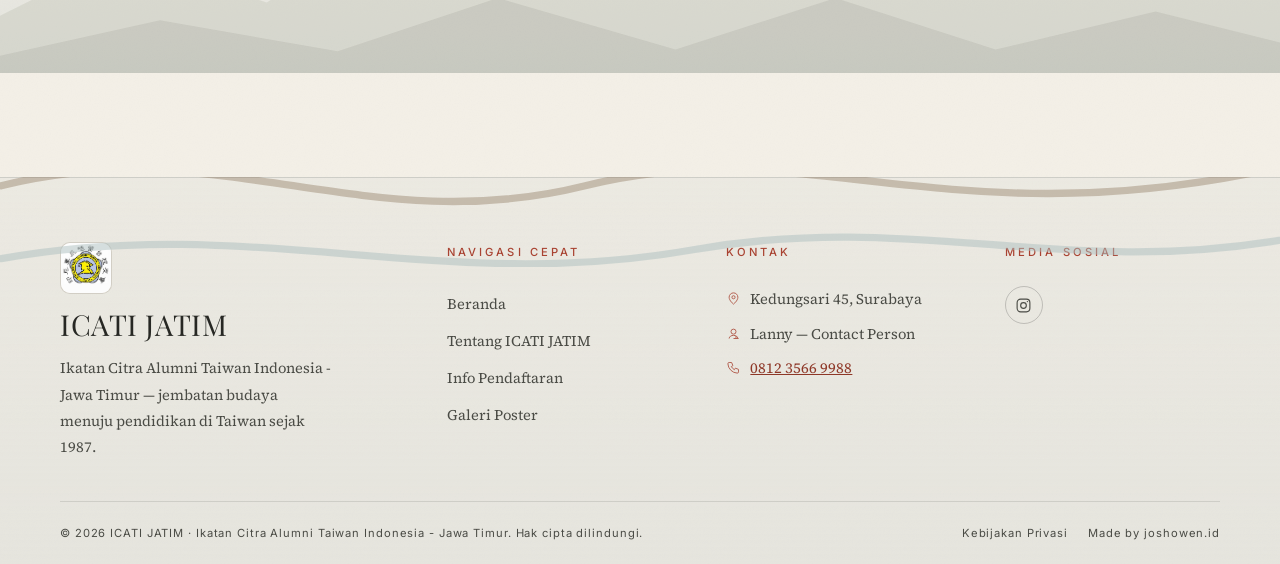
==== commit c635b8a6: "Update website" ====
--- a/index.html
+++ b/index.html
@@ -216,10 +216,10 @@
         </div>
 
         <div class="scroll-cards">
-          <a class="scroll-card reveal" href="tentang.html">
+          <a class="scroll-card reveal" href="https://wa.me/6281235669988" target="_blank" rel="noopener">
             <p class="scroll-card__index">01</p>
-            <h3 class="scroll-card__title">Verifikasi Dokumen</h3>
-            <p class="scroll-card__desc">Pemeriksaan dan stempel dokumen <em>Overseas Chinese</em> sebagai syarat resmi Universitas Taiwan.</p>
+            <h3 class="scroll-card__title">Konsultasi</h3>
+            <p class="scroll-card__desc">Bicarakan rencanamu langsung dengan tim ICATI JATIM — Lanny siap membantumu lewat WhatsApp.</p>
             <img class="scroll-card__seal" src="assets/img/stamp.png?v=3" alt="" aria-hidden="true">
           </a>
 
@@ -230,17 +230,17 @@
             <img class="scroll-card__seal" src="assets/img/stamp.png?v=3" alt="" aria-hidden="true">
           </a>
 
-          <a class="scroll-card reveal reveal--delay-2" href="pendaftaran.html">
+          <a class="scroll-card reveal reveal--delay-2" href="tentang.html">
             <p class="scroll-card__index">03</p>
+            <h3 class="scroll-card__title">Verifikasi Dokumen</h3>
+            <p class="scroll-card__desc">Pemeriksaan dan verifikasi dokumen <em>Overseas Chinese</em> sebagai syarat resmi Universitas Taiwan.</p>
+            <img class="scroll-card__seal" src="assets/img/stamp.png?v=3" alt="" aria-hidden="true">
+          </a>
+
+          <a class="scroll-card reveal reveal--delay-3" href="pendaftaran.html">
+            <p class="scroll-card__index">04</p>
             <h3 class="scroll-card__title">Beasiswa</h3>
             <p class="scroll-card__desc">Informasi dan jalur menuju beasiswa universitas, beasiswa ICATI Pusat, hingga beasiswa pemerintah Taiwan.</p>
-            <img class="scroll-card__seal" src="assets/img/stamp.png?v=3" alt="" aria-hidden="true">
-          </a>
-
-          <a class="scroll-card reveal reveal--delay-3" href="https://wa.me/6281235669988" target="_blank" rel="noopener">
-            <p class="scroll-card__index">04</p>
-            <h3 class="scroll-card__title">Konsultasi</h3>
-            <p class="scroll-card__desc">Bicarakan rencanamu langsung dengan tim ICATI JATIM — Lanny siap membantumu lewat WhatsApp.</p>
             <img class="scroll-card__seal" src="assets/img/stamp.png?v=3" alt="" aria-hidden="true">
           </a>
         </div>
@@ -279,8 +279,8 @@
           </div>
           <div class="step reveal reveal--delay-1">
             <p class="step__num">02</p>
-            <h3 class="step__title">Verifikasi &amp; Stempel</h3>
-            <p class="step__desc">Dokumen diperiksa dan <strong>distempel ICATI JATIM</strong> — tanda bahwa dokumenmu telah terverifikasi.</p>
+            <h3 class="step__title">Verifikasi Dokumen</h3>
+            <p class="step__desc">Dokumen diperiksa dan <strong>diverifikasi ICATI JATIM</strong> — tanda bahwa dokumenmu sah dan siap dipakai.</p>
           </div>
           <div class="step reveal reveal--delay-2">
             <p class="step__num">03</p>
